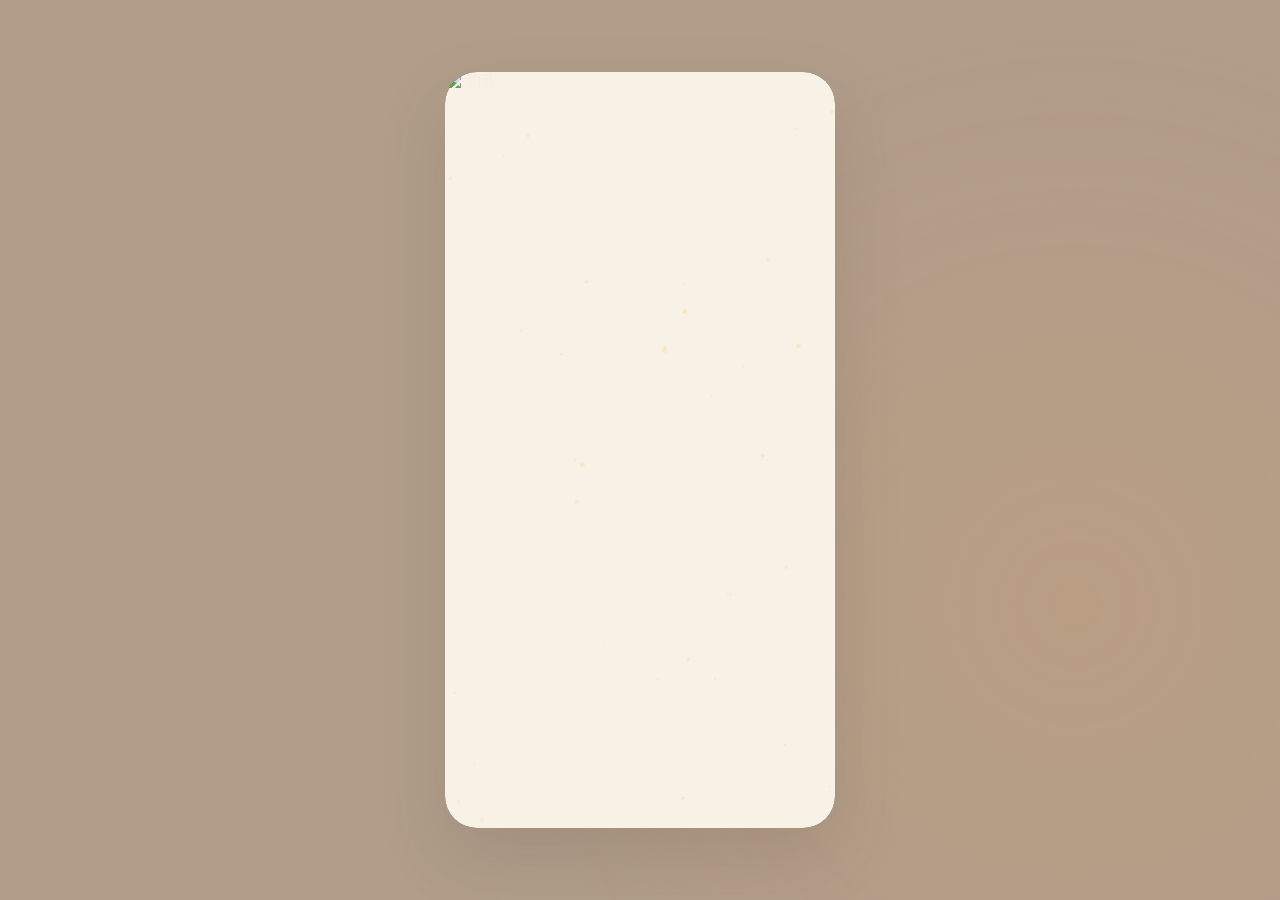
==== backend/web/index.html @ 65d7bb29 "Rename the web preview title to 山谷之声. Match the public product name on the local chat preview." ====
<!DOCTYPE html>
<html lang="zh-CN">
<head>
  <meta charset="UTF-8" />
  <meta name="viewport" content="width=device-width, initial-scale=1, viewport-fit=cover" />
  <title>山谷之声</title>
  <style>
    :root {
      --cream: #FDF6EC;
      --paper: #FFFDF8;
      --apricot: #F2C4A0;
      --dusk: #E8A87C;
      --olive: #8A9A7B;
      --ink: #5C5348;
      --muted: #B7A99A;
      --soft: #F3E6D2;
      --card: 32px;
      --fade: 6s;
    }
    body.dawn {
      --cream: #FBF0EB;
      --paper: #FFFBF8;
      --soft: #F2E1D9;
    }
    body.dusk {
      --cream: #FAE9DA;
      --paper: #FFF8F0;
      --soft: #F1D9C3;
    }
    body.night {
      --cream: #2C2822;
      --paper: #3A342C;
      --ink: #F5EDE0;
      --muted: #A89888;
      --soft: #35302A;
    }
    * { box-sizing: border-box; }
    html, body { height: 100%; }
    body {
      margin: 0;
      display: grid;
      place-items: center;
      overflow: hidden;
      color: var(--ink);
      font-family: "Yuanti SC", "STYuanti", "Hiragino Maru Gothic ProN", "PingFang SC", "Hiragino Sans GB", sans-serif;
      font-weight: 400;
      letter-spacing: 0;
      background: #C9B29A;
    }
    .world, .plate, .shade, .glow, .haze, #fx {
      position: fixed;
      inset: 0;
      pointer-events: none;
    }
    .world { z-index: 0; background: #C9B29A; }
    .plate {
      background-size: cover;
      background-position: 50% 42%;
      background-repeat: no-repeat;
      opacity: 0;
      transition: opacity 6s ease;
      will-change: opacity;
    }
    .plate.on { opacity: 1; }
    .shade {
      mix-blend-mode: multiply;
      background-color: rgba(0, 0, 0, 0);
      transition: background-color 6s linear;
    }
    .glow {
      mix-blend-mode: screen;
      background-color: rgba(0, 0, 0, 0);
      transition: background-color 6s linear;
    }
    .haze {
      background: linear-gradient(180deg, rgba(236, 238, 240, 0.34), rgba(236, 238, 240, 0.12) 70%);
      opacity: 0;
      transition: opacity 6s ease;
    }
    body.fog .haze { opacity: 1; }
    body.night.fog .haze { opacity: 0.35; }
    #fx { z-index: 1; }

    .stage { position: relative; z-index: 2; }
    .phone {
      width: min(390px, 92vw);
      height: min(760px, 84vh);
      display: flex;
      flex-direction: column;
      overflow: hidden;
      background: var(--cream);
      border-radius: var(--card);
      box-shadow: 0 28px 64px rgba(92, 83, 72, 0.18);
      transition: background 2.4s ease, box-shadow 2s ease;
      position: relative;
      isolation: isolate;
    }
    .phone::before, .phone::after {
      content: "";
      position: absolute;
      inset: 0;
      z-index: 0;
      pointer-events: none;
      transition: background-color var(--fade) linear;
    }
    .phone::before { mix-blend-mode: multiply; background-color: var(--phone-shade, transparent); }
    .phone::after { mix-blend-mode: screen; background-color: var(--phone-glow, transparent); }
    .phone > * { position: relative; z-index: 1; }
    .open-splash {
      position: absolute;
      inset: 0;
      z-index: 6;
      overflow: hidden;
      background: #F7F1E6;
      cursor: pointer;
    }
    .open-splash.leave {
      opacity: 0;
      transition: opacity 0.45s ease;
      pointer-events: none;
    }
    .open-art {
      position: absolute;
      inset: 0;
      width: 100%;
      height: 100%;
      object-fit: cover;
      object-position: center 40%;
      opacity: 0;
      transform: translateY(30px) scale(0.95);
    }
    .open-splash.play .open-art {
      animation: splash-in 1.8s cubic-bezier(0.22, 1, 0.36, 1) forwards,
        splash-breathe 2.4s ease-in-out 1.8s infinite;
    }
    .open-fx {
      position: absolute;
      inset: 0;
      width: 100%;
      height: 100%;
      pointer-events: none;
    }
    @keyframes splash-in {
      to { opacity: 1; transform: translateY(0) scale(1); }
    }
    @keyframes splash-breathe {
      0%, 100% { transform: translateY(0) scale(1); }
      50% { transform: translateY(-2px) scale(1.012); }
    }
    @media (prefers-reduced-motion: reduce) {
      .open-art { animation: none; opacity: 1; transform: none; }
    }
    .ai .bubble, footer, textarea { transition: background 2.4s ease, color 2.4s ease; }
    header {
      display: flex;
      align-items: center;
      justify-content: center;
      min-height: 48px;
      padding: 12px 16px 0;
      background: transparent;
    }
    .pills { display: flex; align-items: center; gap: 6px; }
    .weather-pill { display: inline-flex; align-items: center; color: var(--muted); transition: color 2.4s ease; }
    .weather-pill[hidden] { display: none; }
    .weather-pill svg { display: block; overflow: visible; }
    .weather-pill svg * { transform-box: view-box; }
    .wi-rays { transform-origin: 12px 12px; animation: wi-spin 14s linear infinite; }
    .wi-rays-sm { transform-origin: 8px 10px; }
    .wi-core { transform-origin: 12px 12px; animation: wi-pulse 4s ease-in-out infinite; }
    .wi-drift { animation: wi-drift 5s ease-in-out infinite; }
    .wi-moon { transform-origin: 12px 12px; animation: wi-rock 6s ease-in-out infinite; }
    .wi-star { animation: wi-twinkle 3s ease-in-out infinite; }
    .wi-drop { animation: wi-fall 1.1s linear infinite; }
    .wi-flake { stroke-width: 2.4; animation: wi-snow 2.6s linear infinite; }
    .wi-bolt { animation: wi-flash 3.2s ease-in-out infinite; }
    .wi-fog { animation: wi-slide 4s ease-in-out infinite alternate; }
    .wi-d2 { animation-delay: -0.4s; }
    .wi-d3 { animation-delay: -0.8s; }
    .wi-d4 { animation-delay: -1.6s; }
    .wi-star.wi-d2 { animation-delay: -1.5s; }
    .wi-fog.wi-d2 { animation-delay: -1.3s; }
    .wi-fog.wi-d3 { animation-delay: -2.6s; }
    @keyframes wi-spin { to { transform: rotate(360deg); } }
    @keyframes wi-pulse { 0%, 100% { transform: scale(1); } 50% { transform: scale(1.12); } }
    @keyframes wi-drift { 0%, 100% { transform: translateX(-0.8px); } 50% { transform: translateX(0.8px); } }
    @keyframes wi-rock { 0%, 100% { transform: rotate(-6deg); } 50% { transform: rotate(6deg); } }
    @keyframes wi-twinkle { 0%, 100% { opacity: 0.15; } 50% { opacity: 1; } }
    @keyframes wi-fall {
      0% { transform: translateY(-2px); opacity: 0; }
      30% { opacity: 1; }
      100% { transform: translateY(3px); opacity: 0; }
    }
    @keyframes wi-snow {
      0% { transform: translate(0, -2px); opacity: 0; }
      30% { opacity: 1; }
      100% { transform: translate(0.8px, 4px); opacity: 0; }
    }
    @keyframes wi-flash { 0%, 70%, 100% { opacity: 0.25; } 74% { opacity: 1; } 78% { opacity: 0.4; } 82% { opacity: 1; } }
    @keyframes wi-slide { from { transform: translateX(-1.5px); } to { transform: translateX(1.5px); } }
    @media (prefers-reduced-motion: reduce) {
      .weather-pill svg * { animation: none !important; }
    }
    .time-pill {
      border-radius: 999px;
      padding: 4px 12px;
      font-size: 11px;
      font-weight: 400;
      color: var(--muted);
      background: rgba(232, 168, 124, 0.28);
      transition: background 2.4s ease, color 2.4s ease, opacity 0.8s ease;
    }
    .time-pill.swap { opacity: 0; }
    body.dawn .time-pill { background: rgba(232, 215, 196, 0.55); }
    body.noon .time-pill { background: rgba(242, 196, 160, 0.4); }
    body.dusk .time-pill { background: rgba(232, 168, 124, 0.35); }
    body.night .time-pill { background: rgba(138, 154, 123, 0.28); }

    main { flex: 1; overflow-y: auto; padding: 4px 16px 20px; }
    .row {
      display: flex;
      align-items: flex-start;
      gap: 8px;
      margin-top: 8px;
      animation: rise 0.7s ease;
    }
    .row.switch { margin-top: 24px; }
    .row.user { justify-content: flex-end; }
    @keyframes rise {
      from { opacity: 0; }
      to { opacity: 1; }
    }
    .bubble {
      max-width: 75%;
      padding: 10px 14px;
      font-size: 15px;
      line-height: 1.65;
      white-space: pre-wrap;
      word-break: break-word;
      font-weight: 400;
    }
    .ai .bubble {
      background: var(--paper);
      color: var(--ink);
      border-radius: 16px 16px 16px 4px;
    }
    .user .bubble {
      background: linear-gradient(135deg, var(--apricot), var(--dusk));
      color: #FFFDF8;
      border-radius: 16px 16px 4px 16px;
    }
    .bubble.typing {
      display: flex;
      align-items: center;
      gap: 6px;
      min-height: 20px;
      min-width: 52px;
    }
    .bubble.typing i {
      width: 6px;
      height: 6px;
      border-radius: 50%;
      background: var(--olive);
      opacity: 0.35;
      animation: type-dot 1.8s ease-in-out infinite;
    }
    .bubble.typing i:nth-child(2) { animation-delay: 0.28s; }
    .bubble.typing i:nth-child(3) { animation-delay: 0.56s; }
    @keyframes type-dot {
      0%, 100% { opacity: 0.28; }
      50% { opacity: 0.9; }
    }

    .tuantuan {
      width: 40px;
      height: 40px;
      flex-shrink: 0;
      border-radius: 50%;
      object-fit: cover;
      background: var(--apricot);
    }

    footer {
      display: flex;
      align-items: center;
      gap: 10px;
      padding: 10px 14px calc(14px + env(safe-area-inset-bottom));
      background: transparent;
    }
    textarea {
      flex: 1;
      resize: none;
      border: 0;
      border-radius: 999px;
      padding: 10px 16px;
      font: inherit;
      font-weight: 400;
      min-height: 40px;
      max-height: 110px;
      background: var(--soft);
      color: var(--ink);
      outline: none;
    }
    .send {
      width: 38px;
      height: 38px;
      border: 0;
      border-radius: 50%;
      background: linear-gradient(135deg, var(--apricot), var(--dusk));
      color: #FFFDF8;
      display: grid;
      place-items: center;
      flex-shrink: 0;
      transition: opacity 0.7s ease;
    }
    .send svg { display: block; }
    .send:disabled { opacity: 0.45; }
  </style>
</head>
<body class="dusk">
  <div class="world">
    <div class="plate" id="plateA"></div>
    <div class="plate" id="plateB"></div>
    <div class="shade" id="shade"></div>
    <div class="glow" id="glow"></div>
    <div class="haze"></div>
  </div>
  <canvas id="fx"></canvas>
  <div class="stage">
    <div class="phone">
      <header>
        <div class="pills">
          <div class="weather-pill" id="wpill" hidden></div>
          <div class="time-pill" id="tlabel">傍晚了</div>
        </div>
      </header>
      <main id="list"></main>
      <footer>
        <textarea id="input" rows="1" placeholder="嗯，我在听"></textarea>
        <button class="send" id="send" aria-label="发送">
          <svg width="14" height="14" viewBox="0 0 24 24" fill="none" stroke="#FFFDF8" stroke-width="1.8" stroke-linecap="round" stroke-linejoin="round"><path d="M12 19V5M5 12l7-7 7 7"/></svg>
        </button>
      </footer>
      <div class="open-splash" id="openSplash" hidden>
        <img class="open-art" id="openArt" alt="团团" />
        <canvas class="open-fx" id="openFx"></canvas>
      </div>
    </div>
  </div>
  <script>
    const list = document.getElementById("list");
    const input = document.getElementById("input");
    const send = document.getElementById("send");
    const canvas = document.getElementById("fx");
    const tlabel = document.getElementById("tlabel");
    const wpill = document.getElementById("wpill");
    const plates = [document.getElementById("plateA"), document.getElementById("plateB")];
    const shadeEl = document.getElementById("shade");
    const glowEl = document.getElementById("glow");
    let sessionId = "";
    let sending = false;
    let lastRole = "";
    const opening = "我在这里。你想说什么都可以";
    const hourNames = { dawn: "清晨了", noon: "午后了", dusk: "傍晚了", night: "夜里了" };
    const query = new URLSearchParams(location.search);
    const reduceMotion = matchMedia("(prefers-reduced-motion: reduce)").matches;

    // ?speed=720 plays a full day in two minutes; ?at=06:30 sets the starting clock.
    const speed = Math.max(1, Number(query.get("speed")) || 1);
    const realStart = Date.now();
    const virtualStart = (() => {
      const at = query.get("at");
      if (!at || !/^\d{1,2}:\d{2}$/.test(at)) return realStart;
      const [h, m] = at.split(":").map(Number);
      const d = new Date();
      d.setHours(h, m, 0, 0);
      return d.getTime();
    })();
    const PHASE_MID = { dawn: 450, noon: 810, dusk: 1080, night: 1380 };

    function clockMinute() {
      const forced = query.get("time");
      if (forced && PHASE_MID[forced] != null) return PHASE_MID[forced];
      const d = new Date(virtualStart + (Date.now() - realStart) * speed);
      return d.getHours() * 60 + d.getMinutes() + d.getSeconds() / 60;
    }

    function hourScene(minute) {
      const m = minute == null ? clockMinute() : minute;
      if (m >= 300 && m < 600) return "dawn";
      if (m >= 600 && m < 1020) return "noon";
      if (m >= 1020 && m < 1140) return "dusk";
      return "night";
    }

    function tuantuan() {
      const el = document.createElement("img");
      el.className = "tuantuan";
      el.src = "/art/tuantuan/tuantuan-default.jpg?v=tuantuan";
      el.alt = "团团";
      return el;
    }

    function add(role, opts) {
      const row = document.createElement("div");
      row.className = "row " + role + (lastRole && lastRole !== role ? " switch" : "");
      lastRole = role;
      const bubble = document.createElement("div");
      bubble.className = "bubble" + (opts && opts.wait ? " typing" : "");
      if (opts && opts.wait) bubble.innerHTML = "<i></i><i></i><i></i>";
      else bubble.textContent = (opts && opts.text) || "";
      if (role === "ai") row.appendChild(tuantuan());
      row.appendChild(bubble);
      list.appendChild(row);
      list.scrollTop = list.scrollHeight;
      return bubble;
    }

    function sleep(ms) {
      return new Promise((r) => setTimeout(r, ms));
    }

    async function typewrite(el, text) {
      el.classList.remove("typing");
      el.textContent = "";
      for (const ch of text) {
        el.textContent += ch;
        list.scrollTop = list.scrollHeight;
        await sleep(30);
      }
    }

    async function speak(text, delay) {
      const bubble = add("ai", { wait: true });
      if (delay) await sleep(delay);
      await typewrite(bubble, text);
    }

    const PLATE_OF = { clear: "clear", partly: "clear", cloudy: "cloudy", fog: "cloudy", rain: "rain", storm: "rain", snow: "snow" };
    const NEXT_PHASE = { dawn: "noon", noon: "dusk", dusk: "night", night: "dawn" };
    const weather = { sky: "clear", windy: false, intensity: 0, temperature: null };

    // Light grade per phase: [minute, shade rgba, glow rgba]. Night minutes run past 1440.
    const GRADE = {
      dawn: [
        [300, [40, 52, 96, 0.26], [255, 190, 160, 0]],
        [420, [70, 66, 110, 0.08], [255, 196, 160, 0.12]],
        [600, [0, 0, 0, 0], [255, 236, 210, 0.05]],
      ],
      noon: [
        [600, [0, 0, 0, 0], [255, 240, 220, 0.04]],
        [810, [0, 0, 0, 0], [255, 252, 240, 0.02]],
        [1020, [0, 0, 0, 0], [255, 206, 150, 0.1]],
      ],
      dusk: [
        [1020, [0, 0, 0, 0], [255, 214, 160, 0.06]],
        [1100, [96, 52, 90, 0.06], [255, 160, 100, 0.1]],
        [1140, [46, 40, 96, 0.3], [255, 140, 100, 0]],
      ],
      night: [
        [1140, [30, 34, 70, 0.06], [255, 170, 110, 0.05]],
        [1560, [24, 28, 60, 0.22], [0, 0, 0, 0]],
        [1740, [50, 56, 100, 0.1], [255, 190, 170, 0.04]],
      ],
    };
    // [extra grey shade, share of glow kept]
    const DIM = {
      clear: [0, 1], partly: [0.02, 0.8], cloudy: [0.08, 0.45], fog: [0.06, 0.4],
      rain: [0.12, 0.3], storm: [0.18, 0.2], snow: [0.04, 0.55],
    };

    const lerp = (a, b, t) => a + (b - a) * t;
    const mix = (a, b, t) => a.map((v, i) => lerp(v, b[i], t));
    const rgba = (c) => `rgba(${c[0] | 0},${c[1] | 0},${c[2] | 0},${Math.max(0, c[3]).toFixed(3)})`;
    const rand = (a, b) => a + Math.random() * (b - a);
    const count = (n) => Math.round(n * (reduceMotion ? 0.3 : 1));

    function gradeAt(minute, phase) {
      const keys = GRADE[phase];
      const m = phase === "night" && minute < 300 ? minute + 1440 : minute;
      let shade = keys[keys.length - 1][1];
      let glow = keys[keys.length - 1][2];
      if (m <= keys[0][0]) [shade, glow] = [keys[0][1], keys[0][2]];
      for (let i = 1; i < keys.length; i++) {
        if (m > keys[i - 1][0] && m <= keys[i][0]) {
          const t = (m - keys[i - 1][0]) / (keys[i][0] - keys[i - 1][0]);
          const e = t * t * (3 - 2 * t);
          shade = mix(keys[i - 1][1], keys[i][1], e);
          glow = mix(keys[i - 1][2], keys[i][2], e);
          break;
        }
      }
      const [extra, keep] = DIM[weather.sky];
      if (extra) {
        const total = shade[3] + extra;
        shade = mix(shade, [86, 94, 110, 0], extra / total);
        shade[3] = total;
      }
      glow = glow.slice();
      glow[3] *= keep;
      return [shade, glow];
    }

    let currentPhase = "";
    let currentSrc = "";
    let front = 0;
    const preloaded = new Set();

    function plateSrc(phase) {
      return "/art/weather/" + phase + "-" + PLATE_OF[weather.sky] + ".jpg?v=tuantuan";
    }

    function preload(src) {
      if (preloaded.has(src)) return;
      preloaded.add(src);
      new Image().src = src;
    }

    function setPlate(src) {
      if (src === currentSrc) return;
      currentSrc = src;
      const img = new Image();
      img.onload = () => {
        if (currentSrc !== src) return;
        const next = plates[1 - front];
        next.style.backgroundImage = `url("${src}")`;
        next.classList.add("on");
        plates[front].classList.remove("on");
        front = 1 - front;
      };
      img.src = src;
    }

    function tick() {
      const minute = clockMinute();
      const phase = hourScene(minute);
      if (phase !== currentPhase) {
        const first = !currentPhase;
        currentPhase = phase;
        if (first) {
          tlabel.textContent = hourNames[phase];
        } else {
          tlabel.classList.add("swap");
          setTimeout(() => {
            tlabel.textContent = hourNames[phase];
            tlabel.classList.remove("swap");
          }, 800);
        }
        if (!wpill.hidden) renderWeatherPill();
      }
      document.body.className = phase + " " + weather.sky + (weather.windy ? " windy" : "");
      setPlate(plateSrc(phase));
      preload(plateSrc(NEXT_PHASE[phase]));
      const [shade, glow] = gradeAt(minute, phase);
      shadeEl.style.backgroundColor = rgba(shade);
      glowEl.style.backgroundColor = rgba(glow);
      document.body.style.setProperty("--phone-shade", rgba([shade[0], shade[1], shade[2], shade[3] * 0.5]));
      document.body.style.setProperty("--phone-glow", rgba(glow));
      fx.minute = minute;
      fx.phase = phase;
    }

    const ctx = canvas.getContext("2d");
    const fx = { minute: 0, phase: "dusk", W: 0, H: 0, seed: "", parts: null, last: 0, nextFlash: 0, flashAt: -1e9 };
    // Window glass in each plate, as fractions of the 576×1024 artwork.
    const WINDOW = { dawn: [0, 0, 0.6, 0.66], noon: [0, 0, 0.6, 0.67], dusk: [0, 0, 0.5, 0.66], night: [0, 0, 0.58, 0.68] };
    const LAMP = { dusk: [0.86, 0.42], night: [0.84, 0.52] };
    const BEAM = { dawn: [255, 214, 170, 0.34], noon: [255, 246, 214, 0.22], dusk: [255, 176, 104, 0.3] };

    function sizeCanvas() {
      const dpr = Math.min(devicePixelRatio || 1, 2);
      fx.W = innerWidth;
      fx.H = innerHeight;
      canvas.width = fx.W * dpr;
      canvas.height = fx.H * dpr;
      canvas.style.width = "100%";
      canvas.style.height = "100%";
      ctx.setTransform(dpr, 0, 0, dpr, 0, 0);
    }

    function cover() {
      const s = Math.max(fx.W / 576, fx.H / 1024);
      const w = 576 * s;
      const h = 1024 * s;
      return { x: (fx.W - w) * 0.5, y: (fx.H - h) * 0.42, w, h };
    }

    function windowRect(c) {
      const r = WINDOW[fx.phase];
      return { x: c.x + r[0] * c.w, y: c.y + r[1] * c.h, w: (r[2] - r[0]) * c.w, h: (r[3] - r[1]) * c.h };
    }

    function leafColor() {
      const month = new Date().getMonth() + 1;
      if (month >= 3 && month <= 4) return [248, 204, 214];
      if (month >= 5 && month <= 8) return [150, 182, 112];
      if (month >= 9 && month <= 11) return Math.random() < 0.5 ? [226, 150, 80] : [204, 112, 64];
      return [176, 136, 96];
    }

    function newDrop(anywhere) {
      return { x: Math.random(), y: anywhere ? Math.random() : rand(-0.05, 0.4), r: rand(1.4, 3.4), vy: 0, hold: rand(800, 9000), trail: [] };
    }

    function buildParts() {
      const k = weather.intensity || 0.5;
      const wet = weather.sky === "rain" || weather.sky === "storm";
      const p = { streaks: [], drops: [], flakes: [], leaves: [], dust: [], sparks: [], clouds: [], fog: [] };
      if (wet) {
        for (let i = 0; i < count(50 + 110 * k); i++) p.streaks.push({ x: Math.random(), y: Math.random(), z: rand(0.4, 1) });
        for (let i = 0; i < count(22); i++) p.drops.push(newDrop(true));
      }
      if (weather.sky === "snow") {
        for (let i = 0; i < count(60 + 90 * k); i++) p.flakes.push({ x: Math.random(), y: Math.random(), z: rand(0.3, 1), ph: rand(0, 6.28) });
      }
      if (weather.windy && weather.sky !== "snow") {
        for (let i = 0; i < count(12); i++) {
          p.leaves.push({ x: Math.random(), y: Math.random(), v: rand(0.6, 1.4), rot: rand(0, 6.28), spin: rand(-0.004, 0.004), ph: rand(0, 6.28), color: leafColor() });
        }
      }
      for (let i = 0; i < count(36); i++) {
        p.dust.push({ x: rand(0.1, 0.95), y: rand(0.1, 0.85), r: rand(0.6, 1.8), ph: rand(0, 6.28), v: rand(0.5, 1.2) });
      }
      for (let i = 0; i < count(16); i++) p.sparks.push({ x: rand(0.04, 0.96), y: rand(0.04, 0.6), ph: rand(0, 6.28), sp: rand(0.0006, 0.0014) });
      for (let i = 0; i < 3; i++) p.clouds.push({ x: rand(-0.3, 1.1), y: rand(-0.1, 0.7), r: rand(0.35, 0.6), v: rand(0.6, 1.2) });
      for (let i = 0; i < 4; i++) p.fog.push({ x: rand(-0.5, 1), y: rand(0.2, 0.95), w: rand(0.6, 1.1), v: rand(0.3, 0.7) });
      return p;
    }

    function sunAngle(minute) {
      const t = Math.min(1, Math.max(0, (minute - 330) / (1110 - 330)));
      return (18 + 46 * Math.sin(Math.PI * t)) * Math.PI / 180;
    }

    function sunShare() {
      if (fx.phase === "night") return 0;
      return weather.sky === "clear" ? 1 : weather.sky === "partly" ? 0.55 : 0;
    }

    function drawBeams(t, c, win) {
      const keep = sunShare();
      if (!keep) return;
      const [r, g, b, a0] = BEAM[fx.phase];
      const ang = sunAngle(fx.minute);
      const dx = Math.cos(ang);
      const dy = Math.sin(ang);
      const len = Math.hypot(fx.W, fx.H) * 0.9;
      ctx.save();
      ctx.globalCompositeOperation = "screen";
      for (let i = 0; i < 5; i++) {
        const ox = win.x + win.w * (0.25 + 0.17 * i);
        const oy = win.y + win.h * (0.15 + 0.12 * i);
        const w0 = c.w * 0.02;
        const w1 = c.w * (0.1 + 0.03 * i);
        const breathe = reduceMotion ? 1 : 0.75 + 0.25 * Math.sin(t / 4200 + i * 1.7);
        const alpha = a0 * keep * breathe * (0.35 + 0.13 * (i % 3));
        const ex = ox + dx * len;
        const ey = oy + dy * len;
        const grad = ctx.createLinearGradient(ox, oy, ex, ey);
        grad.addColorStop(0, `rgba(${r},${g},${b},${alpha})`);
        grad.addColorStop(0.55, `rgba(${r},${g},${b},${alpha * 0.35})`);
        grad.addColorStop(1, `rgba(${r},${g},${b},0)`);
        ctx.fillStyle = grad;
        ctx.beginPath();
        ctx.moveTo(ox - dy * w0, oy + dx * w0);
        ctx.lineTo(ox + dy * w0, oy - dx * w0);
        ctx.lineTo(ex + dy * w1, ey - dx * w1);
        ctx.lineTo(ex - dy * w1, ey + dx * w1);
        ctx.closePath();
        ctx.fill();
      }
      ctx.restore();
    }

    function drawDust(t, dt, c, p) {
      const keep = sunShare();
      if (!keep) return;
      const [r, g, b] = BEAM[fx.phase];
      ctx.save();
      ctx.globalCompositeOperation = "screen";
      p.dust.forEach((d) => {
        d.y -= 0.000006 * d.v * dt;
        d.x += Math.sin(t / 3000 + d.ph) * 0.000004 * dt;
        if (d.y < 0.08) { d.y = 0.85; d.x = rand(0.1, 0.95); }
        const a = keep * (0.25 + 0.35 * (0.5 + 0.5 * Math.sin(t / 900 + d.ph)));
        ctx.fillStyle = `rgba(${r},${g},${b},${a})`;
        ctx.beginPath();
        ctx.arc(c.x + d.x * c.w, c.y + d.y * c.h, d.r, 0, Math.PI * 2);
        ctx.fill();
      });
      ctx.restore();
    }

    function drawCloudShadows(dt, c, p) {
      if (fx.phase === "night") return;
      const a = { partly: 0.16, cloudy: 0.1, fog: 0.06 }[weather.sky];
      if (!a) return;
      const wind = weather.windy ? 2.4 : 1;
      ctx.save();
      ctx.globalCompositeOperation = "multiply";
      p.clouds.forEach((cl) => {
        cl.x += 0.0000045 * cl.v * wind * dt;
        if (cl.x - cl.r > 1.2) { cl.x = -0.6; cl.y = rand(-0.1, 0.7); }
        const cx = c.x + cl.x * c.w;
        const cy = c.y + cl.y * c.h;
        const rad = cl.r * c.w;
        const grad = ctx.createRadialGradient(cx, cy, 0, cx, cy, rad);
        grad.addColorStop(0, `rgba(70,78,96,${a})`);
        grad.addColorStop(1, "rgba(70,78,96,0)");
        ctx.fillStyle = grad;
        ctx.fillRect(cx - rad, cy - rad, rad * 2, rad * 2);
      });
      ctx.restore();
    }

    function drawLamp(t, c) {
      const pos = LAMP[fx.phase];
      if (!pos) return;
      const cx = c.x + pos[0] * c.w;
      const cy = c.y + pos[1] * c.h;
      const rad = c.w * 0.45;
      const flicker = reduceMotion ? 0 : 0.025 * Math.sin(t / 2300) + 0.008 * Math.sin(t / 170);
      const a = 0.1 + flicker;
      ctx.save();
      ctx.globalCompositeOperation = "screen";
      const grad = ctx.createRadialGradient(cx, cy, 0, cx, cy, rad);
      grad.addColorStop(0, `rgba(255,176,96,${a})`);
      grad.addColorStop(1, "rgba(255,176,96,0)");
      ctx.fillStyle = grad;
      ctx.fillRect(cx - rad, cy - rad, rad * 2, rad * 2);
      ctx.restore();
    }

    function drawSparks(t, win, p) {
      if (fx.phase !== "night" || !(weather.sky === "clear" || weather.sky === "partly")) return;
      ctx.save();
      ctx.globalCompositeOperation = "screen";
      p.sparks.forEach((s) => {
        const a = Math.pow(Math.max(0, Math.sin(t * s.sp + s.ph)), 3) * 0.85;
        if (a < 0.02) return;
        const x = win.x + s.x * win.w;
        const y = win.y + s.y * win.h;
        ctx.strokeStyle = `rgba(255,248,226,${a})`;
        ctx.lineWidth = 0.8;
        ctx.beginPath();
        ctx.moveTo(x - 4, y); ctx.lineTo(x + 4, y);
        ctx.moveTo(x, y - 4); ctx.lineTo(x, y + 4);
        ctx.stroke();
        ctx.fillStyle = `rgba(255,252,240,${a})`;
        ctx.beginPath();
        ctx.arc(x, y, 1.1, 0, Math.PI * 2);
        ctx.fill();
      });
      ctx.restore();
    }

    function drawFog(dt, win, p) {
      if (weather.sky !== "fog") return;
      p.fog.forEach((f) => {
        f.x += 0.0000035 * f.v * dt;
        if (f.x > 1.4) f.x = -0.9;
        const cx = win.x + f.x * win.w;
        const cy = win.y + f.y * win.h;
        const rx = f.w * win.w;
        const ry = win.h * 0.12;
        ctx.save();
        ctx.translate(cx, cy);
        ctx.scale(1, ry / rx);
        const grad = ctx.createRadialGradient(0, 0, 0, 0, 0, rx);
        grad.addColorStop(0, "rgba(236,238,242,0.3)");
        grad.addColorStop(1, "rgba(236,238,242,0)");
        ctx.fillStyle = grad;
        ctx.fillRect(-rx, -rx, rx * 2, rx * 2);
        ctx.restore();
      });
    }

    function drawRain(dt, win, p) {
      if (!p.streaks.length) return;
      const night = fx.phase === "night";
      const slant = weather.windy ? 0.32 : 0.1;
      ctx.lineWidth = 1;
      p.streaks.forEach((s) => {
        s.y += 0.0016 * s.z * dt;
        s.x += 0.0016 * s.z * slant * dt;
        if (s.y > 1.05) { s.y = -0.08; s.x = Math.random() * 1.1 - 0.1; }
        if (s.x > 1.05) s.x -= 1.1;
        const x = win.x + s.x * win.w;
        const y = win.y + s.y * win.h;
        const l = 0.05 * s.z * win.h;
        ctx.strokeStyle = night ? `rgba(190,200,222,${0.16 * s.z})` : `rgba(228,234,242,${0.22 * s.z})`;
        ctx.beginPath();
        ctx.moveTo(x, y);
        ctx.lineTo(x + l * slant, y + l);
        ctx.stroke();
      });
      const hi = night || fx.phase === "dusk" ? "255,214,160" : "255,255,255";
      p.drops.forEach((d, i) => {
        if (d.hold > 0) {
          d.hold -= dt;
        } else {
          d.vy = Math.min(0.00016, d.vy + 0.0000004 * dt);
          d.y += d.vy * dt;
          d.trail.push(d.y);
          if (d.trail.length > 40) d.trail.shift();
        }
        if (d.y > 1.03) { p.drops[i] = newDrop(false); return; }
        const x = win.x + d.x * win.w;
        const y = win.y + d.y * win.h;
        if (d.trail.length > 1) {
          ctx.strokeStyle = "rgba(255,255,255,0.12)";
          ctx.lineWidth = d.r * 0.6;
          ctx.beginPath();
          ctx.moveTo(x, win.y + d.trail[0] * win.h);
          ctx.lineTo(x, y);
          ctx.stroke();
        }
        ctx.fillStyle = "rgba(255,255,255,0.16)";
        ctx.strokeStyle = "rgba(40,50,62,0.18)";
        ctx.lineWidth = 0.8;
        ctx.beginPath();
        ctx.arc(x, y, d.r, 0, Math.PI * 2);
        ctx.fill();
        ctx.stroke();
        ctx.fillStyle = `rgba(${hi},0.65)`;
        ctx.beginPath();
        ctx.arc(x - d.r * 0.3, y - d.r * 0.32, d.r * 0.35, 0, Math.PI * 2);
        ctx.fill();
      });
    }

    function drawSnow(t, dt, win, p) {
      if (!p.flakes.length) return;
      const tint = fx.phase === "night" ? "232,238,255" : "255,255,255";
      const wind = weather.windy ? 0.00012 : 0.00002;
      p.flakes.forEach((f) => {
        f.y += 0.00005 * (0.5 + f.z) * dt;
        f.x += (Math.sin(t / 1600 + f.ph) * 0.00004 + wind * f.z) * dt;
        if (f.y > 1.04) { f.y = -0.04; f.x = Math.random(); }
        if (f.x > 1.04) f.x -= 1.08;
        const x = win.x + f.x * win.w;
        const y = win.y + f.y * win.h;
        const r = 0.8 + 2.4 * f.z;
        if (f.z > 0.85) {
          const grad = ctx.createRadialGradient(x, y, 0, x, y, r * 1.8);
          grad.addColorStop(0, `rgba(${tint},0.85)`);
          grad.addColorStop(1, `rgba(${tint},0)`);
          ctx.fillStyle = grad;
          ctx.fillRect(x - r * 2, y - r * 2, r * 4, r * 4);
        } else {
          ctx.fillStyle = `rgba(${tint},${0.85 * f.z})`;
          ctx.beginPath();
          ctx.arc(x, y, r, 0, Math.PI * 2);
          ctx.fill();
        }
      });
    }

    function drawLeaves(t, dt, win, p) {
      p.leaves.forEach((l) => {
        l.x += 0.00018 * l.v * dt;
        l.y += Math.sin(t / 700 + l.ph) * 0.00008 * dt + 0.00003 * dt;
        l.rot += l.spin * dt;
        if (l.x > 1.08 || l.y > 1.08) { l.x = -0.08; l.y = rand(0, 0.8); }
        const [r, g, b] = l.color;
        ctx.save();
        ctx.translate(win.x + l.x * win.w, win.y + l.y * win.h);
        ctx.rotate(l.rot);
        ctx.fillStyle = `rgba(${r},${g},${b},0.85)`;
        ctx.beginPath();
        ctx.ellipse(0, 0, 5, 2.4, 0, 0, Math.PI * 2);
        ctx.fill();
        ctx.restore();
      });
    }

    function flashLevel(t) {
      const e = t - fx.flashAt;
      if (e < 0 || e > 1200) return 0;
      if (e < 80) return 0.9;
      if (e < 160) return 0.1;
      if (e < 300) return 0.6;
      return 0.6 * Math.exp(-(e - 300) / 260);
    }

    function drawFlash(t, win) {
      if (weather.sky !== "storm" || reduceMotion) return;
      if (!fx.nextFlash) fx.nextFlash = t + 3000;
      if (t > fx.nextFlash) {
        fx.flashAt = t;
        fx.nextFlash = t + rand(7000, 18000);
      }
      const f = flashLevel(t);
      if (!f) return;
      ctx.fillStyle = `rgba(236,240,255,${f * 0.18})`;
      ctx.fillRect(0, 0, fx.W, fx.H);
      ctx.fillStyle = `rgba(242,246,255,${f * 0.5})`;
      ctx.fillRect(win.x, win.y, win.w, win.h);
    }

    function frame(t) {
      const dt = Math.min(64, t - (fx.last || t));
      fx.last = t;
      const key = weather.sky + weather.windy + weather.intensity;
      if (fx.seed !== key) {
        fx.seed = key;
        fx.parts = buildParts();
      }
      const p = fx.parts;
      const c = cover();
      const win = windowRect(c);
      ctx.clearRect(0, 0, fx.W, fx.H);
      drawCloudShadows(dt, c, p);
      drawBeams(t, c, win);
      drawDust(t, dt, c, p);
      drawLamp(t, c);
      ctx.save();
      ctx.beginPath();
      ctx.rect(win.x, win.y, win.w, win.h);
      ctx.clip();
      drawSparks(t, win, p);
      drawFog(dt, win, p);
      drawRain(dt, win, p);
      drawSnow(t, dt, win, p);
      drawLeaves(t, dt, win, p);
      ctx.restore();
      drawFlash(t, win);
      requestAnimationFrame(frame);
    }

    function applyWeather(data) {
      const legacy = { rain: "rain", snow: "snow" }[data.scene] || "clear";
      weather.sky = PLATE_OF[data.sky] ? data.sky : legacy;
      weather.windy = !!data.windy || data.scene === "wind";
      const wet = ["rain", "storm", "snow"].includes(weather.sky);
      weather.intensity = Number(data.intensity) || (wet ? 0.5 : 0);
      weather.temperature = typeof data.temperature === "number" ? data.temperature : weather.temperature;
      tick();
      beginSplash();
      renderWeatherPill();
    }

    const SKY_NAME = { clear: "晴", partly: "多云", cloudy: "阴", fog: "雾", rain: "雨", storm: "雷雨", snow: "雪" };
    const ICON_PATH = {
      sun: '<circle class="wi-core" cx="12" cy="12" r="4"/><g class="wi-rays"><path d="M12 3v2M12 19v2M3 12h2M19 12h2M5.6 5.6l1.4 1.4M17 17l1.4 1.4M5.6 18.4L7 17M17 7l1.4-1.4"/></g>',
      moon: '<path class="wi-moon" d="M18 14.5A7 7 0 1 1 9.5 5a5.5 5.5 0 0 0 8.5 9.5z"/><path class="wi-star" d="M19 3.5v3M17.5 5h3"/><path class="wi-star wi-d2" d="M21 10v1.6M20.2 10.8h1.6"/>',
      partly: '<g class="wi-rays wi-rays-sm"><path d="M8 5.5V4M3.5 10H2M4.8 6.8L3.8 5.8M12.2 6.8l1-1"/></g><path d="M5.2 11.5a3.5 3.5 0 0 1 6.3-2.6"/><g class="wi-drift"><path d="M8 20h9a4 4 0 0 0 0-8 5.5 5.5 0 0 0-10.4 1.6A3.2 3.2 0 0 0 8 20z"/></g>',
      cloud: '<g class="wi-drift"><path d="M7 19h10a4.5 4.5 0 0 0 .4-9A6 6 0 0 0 6 11.5 3.8 3.8 0 0 0 7 19z"/></g>',
      fog: '<path class="wi-fog" d="M4 9h16"/><path class="wi-fog wi-d2" d="M3 13h18"/><path class="wi-fog wi-d3" d="M5 17h14"/>',
      rain: '<g class="wi-drift"><path d="M7 15h10a4 4 0 0 0 .4-8A5.5 5.5 0 0 0 6.6 9 3.2 3.2 0 0 0 7 15z"/></g><path class="wi-drop" d="M9 18l-1 2.5"/><path class="wi-drop wi-d2" d="M13 18l-1 2.5"/><path class="wi-drop wi-d3" d="M17 18l-1 2.5"/>',
      storm: '<g class="wi-drift"><path d="M7 14h10a4 4 0 0 0 .4-8A5.5 5.5 0 0 0 6.6 8 3.2 3.2 0 0 0 7 14z"/></g><path class="wi-bolt" d="M12.5 15l-2 3.5h3l-2 3.5"/>',
      snow: '<g class="wi-drift"><path d="M7 14h10a4 4 0 0 0 .4-8A5.5 5.5 0 0 0 6.6 8 3.2 3.2 0 0 0 7 14z"/></g><path class="wi-flake" d="M9 17.5h.01"/><path class="wi-flake wi-d2" d="M13 17.5h.01"/><path class="wi-flake wi-d3" d="M11 19h.01"/><path class="wi-flake wi-d4" d="M15 19h.01"/>',
    };

    function weatherIcon() {
      const night = hourScene() === "night";
      const key = { clear: night ? "moon" : "sun", partly: night ? "moon" : "partly", cloudy: "cloud" }[weather.sky] || weather.sky;
      return `<svg width="18" height="18" viewBox="0 0 24 24" fill="none" stroke="currentColor" stroke-width="1.6" stroke-linecap="round" stroke-linejoin="round">${ICON_PATH[key] || ICON_PATH.sun}</svg>`;
    }

    function renderWeatherPill() {
      wpill.innerHTML = weatherIcon();
      wpill.title = SKY_NAME[weather.sky] || "晴";
      wpill.setAttribute("aria-label", wpill.title);
      wpill.hidden = false;
    }

    async function loadWeather() {
      const forcedSky = query.get("sky");
      const forcedScene = query.get("scene");
      if (forcedSky || forcedScene) {
        applyWeather({
          sky: forcedSky,
          scene: forcedScene,
          windy: query.get("wind") === "1",
          intensity: Number(query.get("rain")) || 0,
        });
        return;
      }
      const fetchAt = async (lat, lon) => {
        try {
          const q = lat != null ? "?lat=" + lat + "&lon=" + lon : "";
          const res = await fetch("/api/weather" + q);
          applyWeather(await res.json());
        } catch {
          applyWeather({ sky: "clear" });
        }
      };
      if (navigator.geolocation) {
        navigator.geolocation.getCurrentPosition(
          (pos) => fetchAt(pos.coords.latitude, pos.coords.longitude),
          () => fetchAt(),
          { timeout: 4000 }
        );
      } else {
        fetchAt();
      }
    }

    async function chat() {
      const message = input.value.trim();
      if (!message || sending) return;
      sending = true;
      input.value = "";
      resize();
      add("user", { text: message });
      send.disabled = true;
      const bubble = add("ai", { wait: true });
      try {
        const res = await fetch("/api/chat", {
          method: "POST",
          headers: { "Content-Type": "application/json" },
          body: JSON.stringify({ session_id: sessionId, message }),
        });
        const data = await res.json();
        if (!res.ok) throw new Error(data.detail || "请求失败");
        sessionId = data.session_id;
        await typewrite(bubble, data.reply);
      } catch (err) {
        await typewrite(bubble, err.message);
      } finally {
        sending = false;
        send.disabled = false;
        input.focus();
      }
    }

    function resize() {
      input.style.height = "auto";
      input.style.height = Math.min(input.scrollHeight, 110) + "px";
    }

    send.addEventListener("click", () => chat());
    input.addEventListener("input", resize);
    input.addEventListener("keydown", (e) => {
      if (e.key === "Enter" && !e.shiftKey) {
        e.preventDefault();
        chat();
      }
    });

    const openSplash = document.getElementById("openSplash");
    const openArt = document.getElementById("openArt");
    const openFx = document.getElementById("openFx");
    const splashCtx = openFx.getContext("2d");
    const SPLASH_FILE = {
      sunny: "splash-01-sunny.jpg",
      rain: "splash-02-rain.jpg",
      snow: "splash-03-snow.jpg",
      wind: "splash-04-wind.jpg",
      cloudy: "splash-05-cloudy.jpg",
      storm: "splash-06-storm.jpg",
      fog: "splash-07-fog.jpg",
      heat: "splash-08-heat.jpg",
    };
    let splashStarted = false;
    let splashLoop = 0;
    let splashParts = [];

    function splashKind() {
      const hour = hourScene();
      if (weather.sky === "storm" || (hour === "night" && weather.sky === "rain")) return "storm";
      if (weather.sky === "snow") return "snow";
      if (weather.sky === "rain") return "rain";
      if (weather.sky === "fog") return "fog";
      if (weather.windy) return "wind";
      if (weather.sky === "cloudy") return "cloudy";
      if (typeof weather.temperature === "number" && weather.temperature >= 32 && hour === "noon") return "heat";
      return "sunny";
    }

    function seedSplashParts(kind, w, h) {
      const n = kind === "fog" ? 8 : 36;
      splashParts = Array.from({ length: n }, () => ({
        x: Math.random() * w,
        y: Math.random() * h,
        s: 1 + Math.random() * 2.2,
        v: 0.35 + Math.random() * 0.9,
        drift: (Math.random() - 0.5) * 0.6,
        a: 0.15 + Math.random() * 0.45,
      }));
    }

    function drawSplashFx(kind) {
      const w = openFx.width;
      const h = openFx.height;
      splashCtx.clearRect(0, 0, w, h);
      for (const p of splashParts) {
        if (kind === "rain" || kind === "storm") {
          p.y += p.v * 4.2;
          p.x += p.drift * 1.4;
          splashCtx.strokeStyle = `rgba(186, 206, 220, ${0.35 + p.a * 0.4})`;
          splashCtx.lineWidth = 1;
          splashCtx.beginPath();
          splashCtx.moveTo(p.x, p.y);
          splashCtx.lineTo(p.x + p.drift * 6, p.y + 10);
          splashCtx.stroke();
        } else if (kind === "snow") {
          p.y += p.v * 0.7;
          p.x += Math.sin(p.y * 0.02) * 0.4;
          splashCtx.fillStyle = `rgba(255, 255, 255, ${0.45 + p.a * 0.4})`;
          splashCtx.beginPath();
          splashCtx.arc(p.x, p.y, p.s, 0, Math.PI * 2);
          splashCtx.fill();
        } else if (kind === "wind") {
          p.x += 1.6 + p.v;
          p.y += Math.sin(p.x * 0.02) * 0.4;
          splashCtx.fillStyle = `rgba(196, 154, 96, ${0.35 + p.a * 0.3})`;
          splashCtx.beginPath();
          splashCtx.ellipse(p.x, p.y, p.s * 2.2, p.s * 0.7, 0.5, 0, Math.PI * 2);
          splashCtx.fill();
        } else if (kind === "fog") {
          p.x += 0.25;
          splashCtx.fillStyle = `rgba(255, 255, 255, ${0.08 + p.a * 0.08})`;
          splashCtx.beginPath();
          splashCtx.ellipse(p.x, p.y, 80, 18, 0, 0, Math.PI * 2);
          splashCtx.fill();
        } else if (kind === "cloudy") {
          p.y -= p.v * 0.45;
          const life = (Math.sin(p.y * 0.04) + 1) / 2;
          splashCtx.fillStyle = `rgba(255, 248, 236, ${life * 0.35})`;
          splashCtx.beginPath();
          splashCtx.ellipse(p.x, p.y, 10, 16, 0, 0, Math.PI * 2);
          splashCtx.fill();
        } else {
          p.y -= p.v * 0.35;
          p.x += p.drift * 0.3;
          splashCtx.fillStyle = kind === "heat"
            ? `rgba(255, 196, 120, ${0.25 + p.a * 0.35})`
            : `rgba(255, 214, 140, ${0.2 + p.a * 0.45})`;
          splashCtx.beginPath();
          splashCtx.arc(p.x, p.y, p.s * 0.7, 0, Math.PI * 2);
          splashCtx.fill();
        }
        if (p.y > h + 16) p.y = -12;
        if (p.y < -20) p.y = h + 8;
        if (p.x > w + 20) p.x = -16;
        if (p.x < -20) p.x = w + 8;
      }
    }

    function finishSplash() {
      if (!splashStarted || openSplash.classList.contains("leave")) return;
      openSplash.classList.add("leave");
      cancelAnimationFrame(splashLoop);
      setTimeout(() => {
        openSplash.hidden = true;
        speak(opening, 200);
      }, 460);
    }

    function beginSplash() {
      if (splashStarted) return;
      splashStarted = true;
      const kind = splashKind();
      const reduce = matchMedia("(prefers-reduced-motion: reduce)").matches;
      openArt.src = "/art/tuantuan/splash/" + SPLASH_FILE[kind] + "?v=splash";
      openSplash.hidden = false;
      openSplash.classList.add("play");
      try { navigator.vibrate(12); } catch (e) { /* 网页里轻震不一定可用 */ }
      const rect = openSplash.getBoundingClientRect();
      openFx.width = Math.max(1, Math.round(rect.width));
      openFx.height = Math.max(1, Math.round(rect.height));
      seedSplashParts(kind, openFx.width, openFx.height);
      if (!reduce) {
        const tickFx = () => {
          drawSplashFx(kind);
          splashLoop = requestAnimationFrame(tickFx);
        };
        splashLoop = requestAnimationFrame(tickFx);
      }
      openSplash.addEventListener("click", finishSplash, { once: true });
      setTimeout(finishSplash, reduce ? 700 : 4200);
    }

    if (speed > 1) {
      plates.forEach((el) => { el.style.transitionDuration = "2.4s"; });
      shadeEl.style.transitionDuration = "0.4s";
      glowEl.style.transitionDuration = "0.4s";
      document.documentElement.style.setProperty("--fade", "0.4s");
    }
    window.addEventListener("resize", sizeCanvas);
    sizeCanvas();
    tick();
    setInterval(tick, speed > 1 ? 250 : 10000);
    requestAnimationFrame(frame);
    loadWeather();
    setInterval(loadWeather, 30 * 60 * 1000);
    setTimeout(beginSplash, 900);
  </script>
</body>
</html>
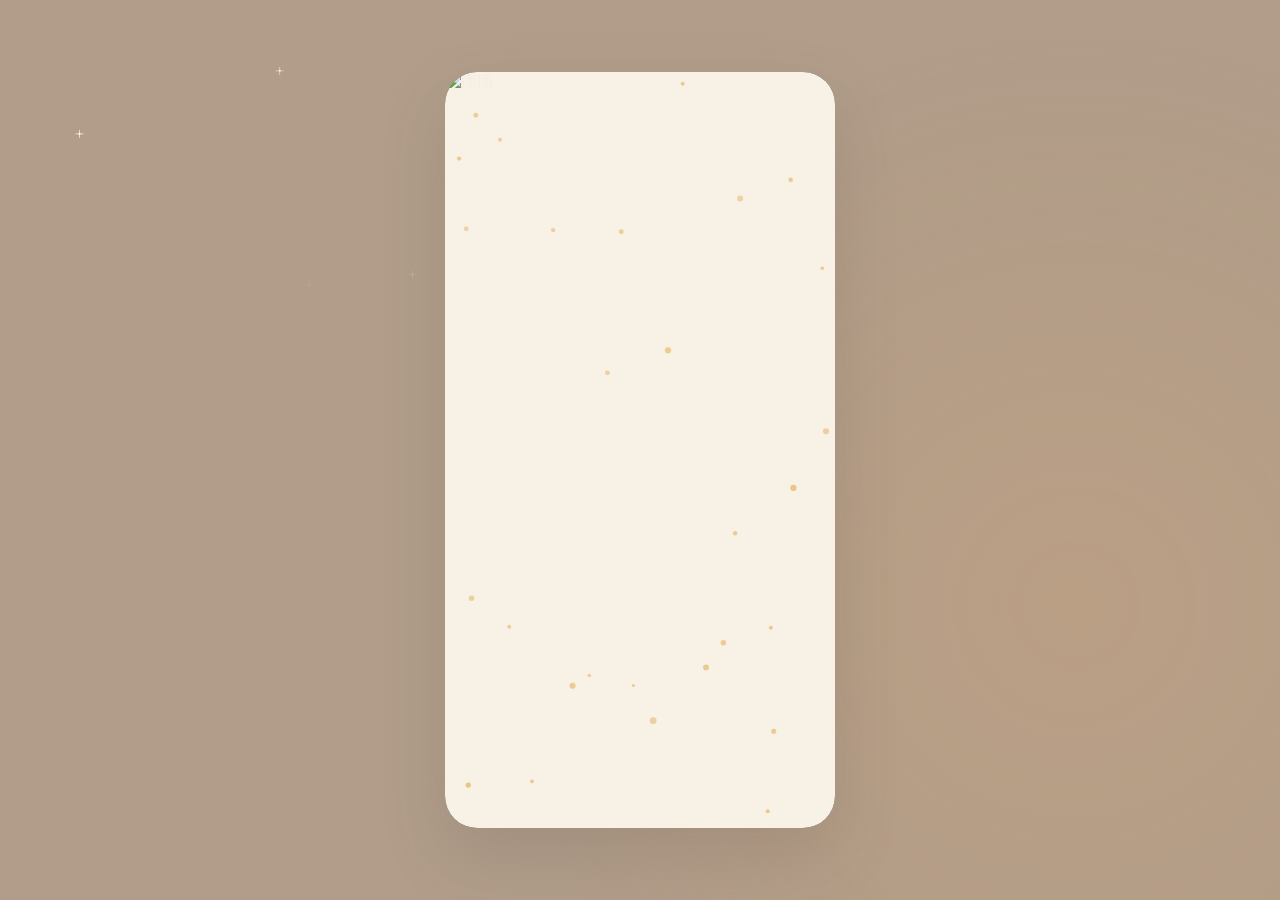
==== commit ef1b6b0b: "Make the weather splash motion readable on a phone." ====
--- a/backend/web/index.html
+++ b/backend/web/index.html
@@ -122,6 +122,7 @@
     .open-art {
       position: absolute;
       inset: 0;
+      z-index: 1;
       width: 100%;
       height: 100%;
       object-fit: cover;
@@ -136,6 +137,7 @@
     .open-fx {
       position: absolute;
       inset: 0;
+      z-index: 2;
       width: 100%;
       height: 100%;
       pointer-events: none;
@@ -1068,74 +1070,93 @@
       return "sunny";
     }
 
-    function seedSplashParts(kind, w, h) {
-      const n = kind === "fog" ? 8 : 36;
-      splashParts = Array.from({ length: n }, () => ({
+    function makeParts(kind, w, h) {
+      const n = { fog: 7, rain: 80, storm: 96, snow: 46, wind: 16, cloudy: 14 }[kind] || 28;
+      return Array.from({ length: n }, () => ({
         x: Math.random() * w,
         y: Math.random() * h,
-        s: 1 + Math.random() * 2.2,
-        v: 0.35 + Math.random() * 0.9,
-        drift: (Math.random() - 0.5) * 0.6,
-        a: 0.15 + Math.random() * 0.45,
+        s: kind === "snow" ? 1.8 + Math.random() * 2.4 : 1.2 + Math.random() * 2,
+        v: 0.6 + Math.random() * 1.1,
+        drift: (Math.random() - 0.5) * 0.8,
+        a: 0.35 + Math.random() * 0.55,
+        len: 16 + Math.random() * 18,
       }));
     }
 
+    function drawFx(ctx, w, h, kind, parts, tone) {
+      ctx.clearRect(0, 0, w, h);
+      const light = tone !== "chat" || hourScene() === "night";
+      if (kind === "storm" && Math.sin(performance.now() / 380) > 0.92) {
+        ctx.fillStyle = light ? "rgba(244, 246, 255, 0.28)" : "rgba(186, 198, 214, 0.18)";
+        ctx.fillRect(0, 0, w, h);
+      }
+      for (const p of parts) {
+        if (kind === "rain" || kind === "storm") {
+          p.y += p.v * 7;
+          p.x += p.drift * 2.2;
+          ctx.strokeStyle = light
+            ? `rgba(255, 255, 255, ${0.55 + p.a * 0.4})`
+            : `rgba(126, 156, 180, ${0.42 + p.a * 0.35})`;
+          ctx.lineWidth = 1.6;
+          ctx.beginPath();
+          ctx.moveTo(p.x, p.y);
+          ctx.lineTo(p.x + p.drift * 10, p.y + p.len);
+          ctx.stroke();
+        } else if (kind === "snow") {
+          p.y += p.v * 1.3;
+          p.x += Math.sin(p.y * 0.03) * 0.8;
+          ctx.fillStyle = light
+            ? `rgba(255, 255, 255, ${0.8 + p.a * 0.2})`
+            : `rgba(176, 198, 214, ${0.72 + p.a * 0.2})`;
+          ctx.beginPath();
+          ctx.arc(p.x, p.y, p.s, 0, Math.PI * 2);
+          ctx.fill();
+        } else if (kind === "wind") {
+          p.x += 2.4 + p.v;
+          p.y += Math.sin(p.x * 0.02) * 0.6;
+          ctx.fillStyle = `rgba(176, 122, 64, ${0.55 + p.a * 0.35})`;
+          ctx.beginPath();
+          ctx.ellipse(p.x, p.y, p.s * 3.2, p.s, 0.6, 0, Math.PI * 2);
+          ctx.fill();
+        } else if (kind === "fog") {
+          p.x += 0.45;
+          ctx.fillStyle = light
+            ? `rgba(255, 255, 255, ${0.16 + p.a * 0.12})`
+            : `rgba(186, 196, 204, ${0.2 + p.a * 0.12})`;
+          ctx.beginPath();
+          ctx.ellipse(p.x, p.y, w * 0.28, 28, 0, 0, Math.PI * 2);
+          ctx.fill();
+        } else if (kind === "cloudy") {
+          p.y -= p.v * 0.7;
+          const life = (Math.sin(p.y * 0.05) + 1) / 2;
+          ctx.fillStyle = light
+            ? `rgba(255, 255, 255, ${life * 0.55})`
+            : `rgba(168, 176, 184, ${life * 0.4})`;
+          ctx.beginPath();
+          ctx.ellipse(p.x, p.y, 8, 22, 0, 0, Math.PI * 2);
+          ctx.fill();
+        } else {
+          p.y -= p.v * 0.55;
+          p.x += p.drift * 0.4;
+          ctx.fillStyle = kind === "heat"
+            ? `rgba(255, 176, 80, ${0.45 + p.a * 0.4})`
+            : `rgba(232, 186, 110, ${light ? 0.4 + p.a * 0.45 : 0.35 + p.a * 0.35})`;
+          ctx.beginPath();
+          ctx.arc(p.x, p.y, p.s * 1.1, 0, Math.PI * 2);
+          ctx.fill();
+        }
+        if (p.y > h + 24) p.y = -20;
+        if (p.y < -28) p.y = h + 12;
+        if (p.x > w + 24) p.x = -20;
+        if (p.x < -24) p.x = w + 12;
+      }
+    }
+
+    function seedSplashParts(kind, w, h) {
+      splashParts = makeParts(kind, w, h);
+    }
     function drawSplashFx(kind) {
-      const w = openFx.width;
-      const h = openFx.height;
-      splashCtx.clearRect(0, 0, w, h);
-      for (const p of splashParts) {
-        if (kind === "rain" || kind === "storm") {
-          p.y += p.v * 4.2;
-          p.x += p.drift * 1.4;
-          splashCtx.strokeStyle = `rgba(186, 206, 220, ${0.35 + p.a * 0.4})`;
-          splashCtx.lineWidth = 1;
-          splashCtx.beginPath();
-          splashCtx.moveTo(p.x, p.y);
-          splashCtx.lineTo(p.x + p.drift * 6, p.y + 10);
-          splashCtx.stroke();
-        } else if (kind === "snow") {
-          p.y += p.v * 0.7;
-          p.x += Math.sin(p.y * 0.02) * 0.4;
-          splashCtx.fillStyle = `rgba(255, 255, 255, ${0.45 + p.a * 0.4})`;
-          splashCtx.beginPath();
-          splashCtx.arc(p.x, p.y, p.s, 0, Math.PI * 2);
-          splashCtx.fill();
-        } else if (kind === "wind") {
-          p.x += 1.6 + p.v;
-          p.y += Math.sin(p.x * 0.02) * 0.4;
-          splashCtx.fillStyle = `rgba(196, 154, 96, ${0.35 + p.a * 0.3})`;
-          splashCtx.beginPath();
-          splashCtx.ellipse(p.x, p.y, p.s * 2.2, p.s * 0.7, 0.5, 0, Math.PI * 2);
-          splashCtx.fill();
-        } else if (kind === "fog") {
-          p.x += 0.25;
-          splashCtx.fillStyle = `rgba(255, 255, 255, ${0.08 + p.a * 0.08})`;
-          splashCtx.beginPath();
-          splashCtx.ellipse(p.x, p.y, 80, 18, 0, 0, Math.PI * 2);
-          splashCtx.fill();
-        } else if (kind === "cloudy") {
-          p.y -= p.v * 0.45;
-          const life = (Math.sin(p.y * 0.04) + 1) / 2;
-          splashCtx.fillStyle = `rgba(255, 248, 236, ${life * 0.35})`;
-          splashCtx.beginPath();
-          splashCtx.ellipse(p.x, p.y, 10, 16, 0, 0, Math.PI * 2);
-          splashCtx.fill();
-        } else {
-          p.y -= p.v * 0.35;
-          p.x += p.drift * 0.3;
-          splashCtx.fillStyle = kind === "heat"
-            ? `rgba(255, 196, 120, ${0.25 + p.a * 0.35})`
-            : `rgba(255, 214, 140, ${0.2 + p.a * 0.45})`;
-          splashCtx.beginPath();
-          splashCtx.arc(p.x, p.y, p.s * 0.7, 0, Math.PI * 2);
-          splashCtx.fill();
-        }
-        if (p.y > h + 16) p.y = -12;
-        if (p.y < -20) p.y = h + 8;
-        if (p.x > w + 20) p.x = -16;
-        if (p.x < -20) p.x = w + 8;
-      }
+      drawFx(splashCtx, openFx.width, openFx.height, kind, splashParts, "splash");
     }
 
     function finishSplash() {
@@ -1169,7 +1190,7 @@
         splashLoop = requestAnimationFrame(tickFx);
       }
       openSplash.addEventListener("click", finishSplash, { once: true });
-      setTimeout(finishSplash, reduce ? 700 : 4200);
+      if (query.get("look") !== "1") setTimeout(finishSplash, reduce ? 700 : 4200);
     }
 
     if (speed > 1) {
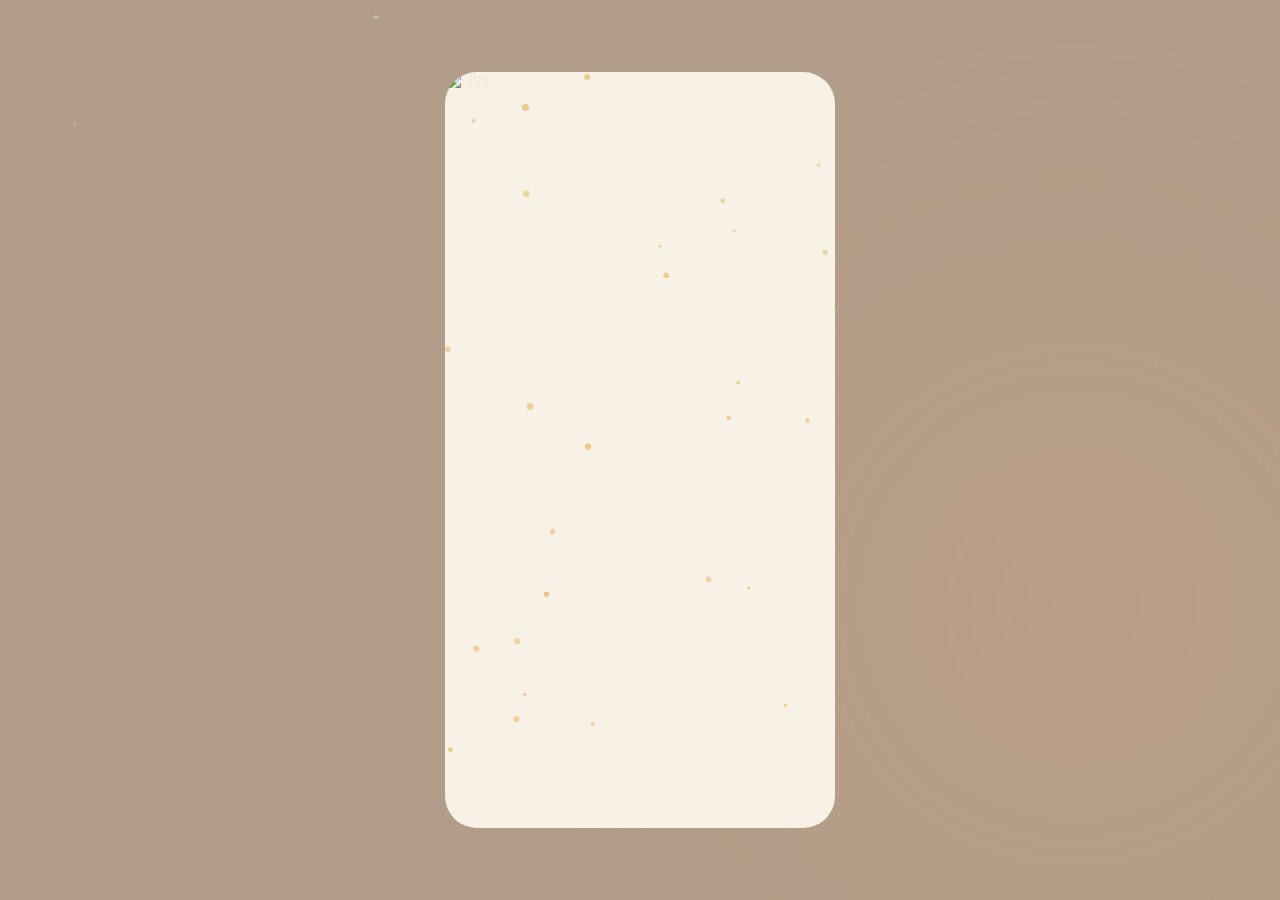
==== commit ea44f8e6: "Keep the chat sheet low so the weather scene stays visible." ====
--- a/backend/web/index.html
+++ b/backend/web/index.html
@@ -88,9 +88,9 @@
       display: flex;
       flex-direction: column;
       overflow: hidden;
-      background: var(--cream);
+      background: transparent;
       border-radius: var(--card);
-      box-shadow: 0 28px 64px rgba(92, 83, 72, 0.18);
+      box-shadow: none;
       transition: background 2.4s ease, box-shadow 2s ease;
       position: relative;
       isolation: isolate;
@@ -106,6 +106,18 @@
     .phone::before { mix-blend-mode: multiply; background-color: var(--phone-shade, transparent); }
     .phone::after { mix-blend-mode: screen; background-color: var(--phone-glow, transparent); }
     .phone > * { position: relative; z-index: 1; }
+    .sheet {
+      margin-top: 46%;
+      flex: 1;
+      min-height: 0;
+      display: flex;
+      flex-direction: column;
+      overflow: hidden;
+      background: var(--cream);
+      border-radius: 28px;
+      box-shadow: 0 16px 40px rgba(92, 83, 72, 0.16);
+      transition: background 2.4s ease;
+    }
     .open-splash {
       position: absolute;
       inset: 0;
@@ -153,12 +165,17 @@
       .open-art { animation: none; opacity: 1; transform: none; }
     }
     .ai .bubble, footer, textarea { transition: background 2.4s ease, color 2.4s ease; }
-    header {
+    .phone > header {
+      position: absolute;
+      top: 12px;
+      left: 0;
+      right: 0;
+      z-index: 2;
       display: flex;
       align-items: center;
       justify-content: center;
       min-height: 48px;
-      padding: 12px 16px 0;
+      padding: 0 16px;
       background: transparent;
     }
     .pills { display: flex; align-items: center; gap: 6px; }
@@ -217,7 +234,7 @@
     body.dusk .time-pill { background: rgba(232, 168, 124, 0.35); }
     body.night .time-pill { background: rgba(138, 154, 123, 0.28); }
 
-    main { flex: 1; overflow-y: auto; padding: 4px 16px 20px; }
+    main { flex: 1; min-height: 0; overflow-y: auto; padding: 8px 16px 16px; }
     .row {
       display: flex;
       align-items: flex-start;
@@ -335,13 +352,15 @@
           <div class="time-pill" id="tlabel">傍晚了</div>
         </div>
       </header>
-      <main id="list"></main>
-      <footer>
-        <textarea id="input" rows="1" placeholder="嗯，我在听"></textarea>
-        <button class="send" id="send" aria-label="发送">
-          <svg width="14" height="14" viewBox="0 0 24 24" fill="none" stroke="#FFFDF8" stroke-width="1.8" stroke-linecap="round" stroke-linejoin="round"><path d="M12 19V5M5 12l7-7 7 7"/></svg>
-        </button>
-      </footer>
+      <div class="sheet">
+        <main id="list"></main>
+        <footer>
+          <textarea id="input" rows="1" placeholder="嗯，我在听"></textarea>
+          <button class="send" id="send" aria-label="发送">
+            <svg width="14" height="14" viewBox="0 0 24 24" fill="none" stroke="#FFFDF8" stroke-width="1.8" stroke-linecap="round" stroke-linejoin="round"><path d="M12 19V5M5 12l7-7 7 7"/></svg>
+          </button>
+        </footer>
+      </div>
       <div class="open-splash" id="openSplash" hidden>
         <img class="open-art" id="openArt" alt="团团" />
         <canvas class="open-fx" id="openFx"></canvas>
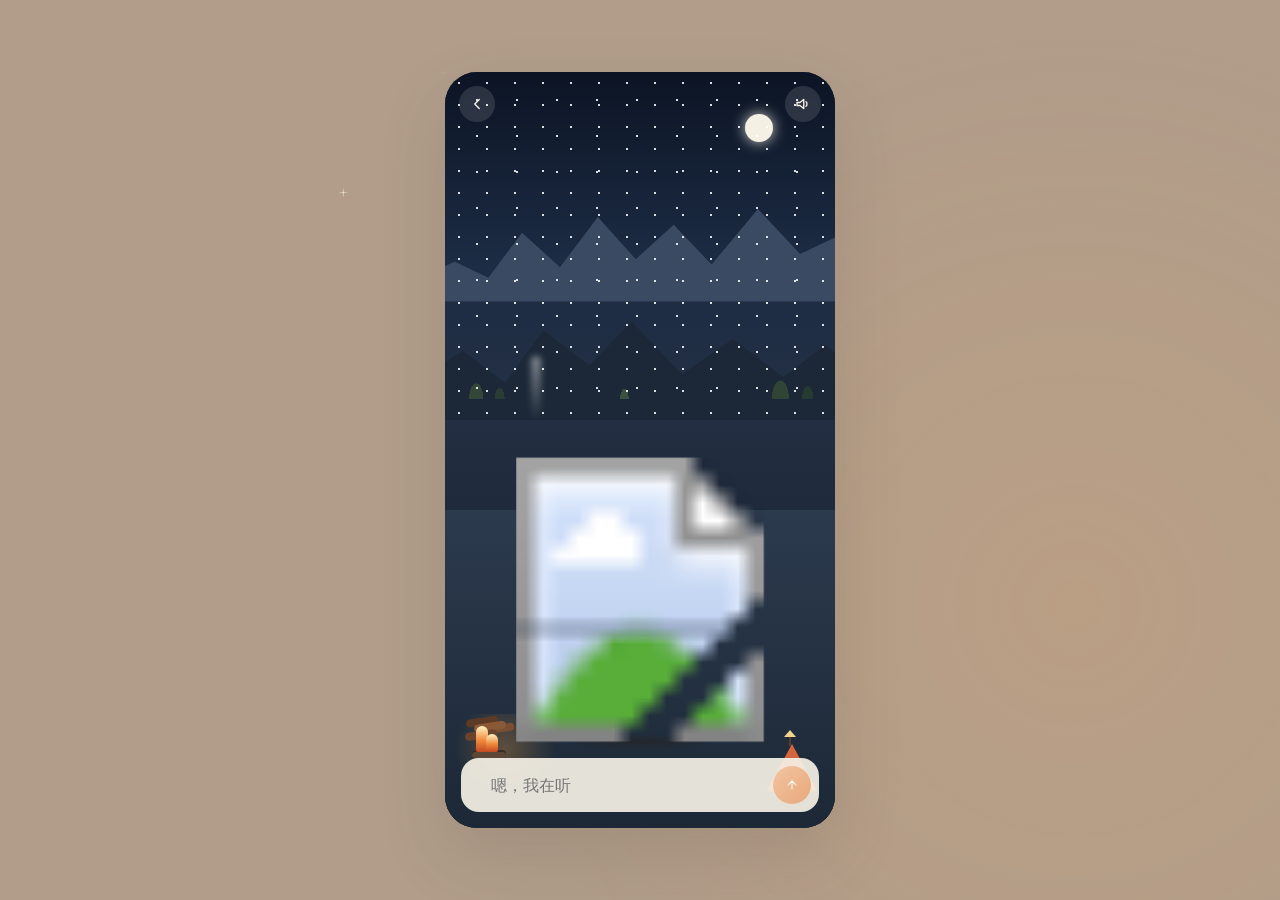
==== commit b0911d3f: "Add period lighting and layered rain for the splash screen. Bake evening/late indigo night art and d" ====
--- a/backend/web/index.html
+++ b/backend/web/index.html
@@ -4,6 +4,7 @@
   <meta charset="UTF-8" />
   <meta name="viewport" content="width=device-width, initial-scale=1, viewport-fit=cover" />
   <title>山谷之声</title>
+  <link rel="stylesheet" href="/css/splash-light.css" />
   <style>
     :root {
       --cream: #FDF6EC;
@@ -85,12 +86,11 @@
     .phone {
       width: min(390px, 92vw);
       height: min(760px, 84vh);
-      display: flex;
-      flex-direction: column;
+      display: block;
       overflow: hidden;
-      background: transparent;
+      background: #243044;
       border-radius: var(--card);
-      box-shadow: none;
+      box-shadow: 0 28px 64px rgba(92, 83, 72, 0.18);
       transition: background 2.4s ease, box-shadow 2s ease;
       position: relative;
       isolation: isolate;
@@ -106,24 +106,146 @@
     .phone::before { mix-blend-mode: multiply; background-color: var(--phone-shade, transparent); }
     .phone::after { mix-blend-mode: screen; background-color: var(--phone-glow, transparent); }
     .phone > * { position: relative; z-index: 1; }
-    .sheet {
-      margin-top: 46%;
-      flex: 1;
-      min-height: 0;
+    .phone > .topbar { z-index: 5; display: flex; align-items: center; gap: 8px; padding: 0 14px; min-width: 0; }
+    .phone[data-sky="dawn"] .topbar { background: #9eb8c8; }
+    .phone[data-sky="morning"] .topbar { background: #8ec0e4; }
+    .phone[data-sky="noon"] .topbar { background: #6eb6e6; }
+    .phone[data-sky="afternoon"] .topbar { background: #e7a15a; }
+    .phone[data-sky="dusk"] .topbar { background: #e7a08a; }
+    .phone[data-sky="night"] .topbar { background: #10182c; }
+    .phone[data-sky="late"] .topbar { background: #070b14; }
+    .brand { font-size: 15px; letter-spacing: 2px; white-space: nowrap; color: #243044; font-weight: 600; }
+    .phone[data-sky="night"] .brand, .phone[data-sky="late"] .brand, .phone[data-sky="afternoon"] .brand { color: #f7f1e6; }
+    .capsule {
+      margin-left: auto;
+      max-width: 58%;
+      border-radius: 999px;
+      padding: 4px 12px;
+      font-size: 12px;
+      line-height: 1.4;
+      background: rgba(253, 246, 236, 0.88);
+      color: #3d342c;
+      white-space: nowrap;
+      overflow: hidden;
+      text-overflow: ellipsis;
+    }
+    .skyband { position: relative; overflow: hidden; z-index: 1; }
+    .phone[data-sky="dawn"] .skyband { background: linear-gradient(#c5d5df 0%, #f3d7c4 46%, #e7c4a4 100%); }
+    .phone[data-sky="morning"] .skyband { background: linear-gradient(#b9daf0 0%, #f4ecd0 48%, #d5e2b8 100%); }
+    .phone[data-sky="noon"] .skyband { background: linear-gradient(#8ec8ee 0%, #f6e7b0 42%, #c9d98a 100%); }
+    .phone[data-sky="afternoon"] .skyband { background: linear-gradient(#f0b56a 0%, #f6d7a4 40%, #e2c07a 100%); }
+    .phone[data-sky="dusk"] .skyband { background: linear-gradient(#f0b09a 0%, #e36a42 40%, #f2b56a 78%, #e8c48a 100%); }
+    .phone[data-sky="night"] .skyband { background: linear-gradient(#0c1424 0%, #1c2c44 55%, #243044 100%); }
+    .phone[data-sky="late"] .skyband { background: linear-gradient(#05080f 0%, #121a28 70%, #1a2434 100%); }
+    .ridge { position: absolute; left: -4%; right: -4%; }
+    .ridge.far {
+      bottom: 34%; height: 38%; background: #a3b896;
+      clip-path: polygon(0 78%, 6% 70%, 14% 82%, 22% 48%, 31% 74%, 40% 36%, 49% 68%, 58% 42%, 67% 72%, 78% 30%, 88% 64%, 100% 46%, 100% 100%, 0 100%);
+    }
+    .ridge.near {
+      bottom: -2%; height: 42%; background: #5e7a52;
+      clip-path: polygon(0 62%, 8% 48%, 18% 70%, 27% 34%, 38% 58%, 48% 28%, 60% 64%, 72% 40%, 84% 66%, 94% 44%, 100% 58%, 100% 100%, 0 100%);
+    }
+    .phone[data-sky="dusk"] .ridge.far { background: #7a5a72; }
+    .phone[data-sky="dusk"] .ridge.near { background: #4a342c; }
+    .phone[data-sky="night"] .ridge.far, .phone[data-sky="late"] .ridge.far { background: #3a4a62; }
+    .phone[data-sky="night"] .ridge.near, .phone[data-sky="late"] .ridge.near { background: #1c2838; }
+    .skyband > .haze { position: absolute; left: 0; right: 0; bottom: 34%; height: 16%; background: linear-gradient(transparent, rgba(255,248,236,.22) 50%, transparent); filter: blur(6px); }
+    .trees { position: absolute; left: 0; right: 0; bottom: 6%; height: 28%; background:
+      radial-gradient(ellipse 10px 22px at 8% 100%, #3d5538 0 70%, transparent 72%),
+      radial-gradient(ellipse 7px 16px at 14% 100%, #2f4630 0 70%, transparent 72%),
+      radial-gradient(ellipse 12px 26px at 86% 100%, #3a5236 0 70%, transparent 72%),
+      radial-gradient(ellipse 8px 18px at 93% 100%, #2c422c 0 70%, transparent 72%),
+      radial-gradient(ellipse 6px 14px at 46% 100%, #4a6244 0 70%, transparent 72%);
+    }
+    .phone[data-sky="night"] .trees, .phone[data-sky="late"] .trees { opacity: .7; }
+    .sun, .moon { position: absolute; border-radius: 50%; }
+    .sun { top: 14%; right: 14%; width: 36px; height: 36px; background: #ffe9a6; box-shadow: 0 0 0 8px rgba(255,230,150,.35), 0 0 22px #ffe7a8; }
+    .moon { top: 12%; right: 16%; width: 28px; height: 28px; background: #f4f0e4; box-shadow: 0 0 14px rgba(244,240,228,.85); display: none; }
+    .phone[data-sky="dusk"] .sun, .phone[data-sky="night"] .sun, .phone[data-sky="late"] .sun { display: none; }
+    .phone[data-sky="night"] .moon, .phone[data-sky="late"] .moon { display: block; }
+    .stars { position: absolute; inset: 0; display: none; background-image: radial-gradient(#fff 1.1px, transparent 1.5px), radial-gradient(#fff 0.8px, transparent 1.2px); background-size: 28px 22px, 40px 36px; background-position: 0 0, 12px 10px; }
+    .phone[data-sky="night"] .stars, .phone[data-sky="late"] .stars { display: block; opacity: .85; }
+    .smoke { position: absolute; left: 22%; bottom: 0; width: 10px; height: 0; display: none; border-radius: 10px; }
+    .phone[data-fire="small"] .smoke, .phone[data-fire="full"] .smoke, .phone[data-fire="blaze"] .smoke { display: block; height: 48px; background: linear-gradient(rgba(255,255,255,.45), transparent); filter: blur(3px); animation: smoke 3s ease-in-out infinite; }
+    .phone[data-fire="full"] .smoke { height: 64px; }
+    .phone[data-fire="blaze"] .smoke { height: 78px; }
+    .thread {
+      z-index: 2;
+      overflow-y: auto;
       display: flex;
       flex-direction: column;
-      overflow: hidden;
-      background: var(--cream);
-      border-radius: 28px;
-      box-shadow: 0 16px 40px rgba(92, 83, 72, 0.16);
-      transition: background 2.4s ease;
-    }
-    .open-splash {
+      justify-content: flex-end;
+      padding: 10px 14px 64px;
+      background: linear-gradient(180deg, rgba(255,252,244,.28), rgba(255,252,244,.08) 18%), linear-gradient(#c5d7a6, #8eae72 46%, #6f9354);
+    }
+    .phone[data-sky="afternoon"] .thread { background: linear-gradient(180deg, rgba(255,236,210,.3), transparent 20%), linear-gradient(#e4c98a, #c4a15c 50%, #8f9a58); }
+    .phone[data-sky="dusk"] .thread { background: linear-gradient(180deg, rgba(255,220,180,.22), transparent 18%), linear-gradient(#e0a06a, #c47a48 48%, #8f5a3c); }
+    .phone[data-sky="night"] .thread, .phone[data-sky="late"] .thread { background: linear-gradient(180deg, rgba(20,28,42,.12), rgba(12,16,26,.28)), linear-gradient(#2a384c, #1a2434 55%, #141c28); }
+    .phone > .floor { position: relative; z-index: 4; overflow: hidden; }
+    .soil { position: absolute; inset: 0; background:
+      radial-gradient(ellipse 7px 4px at 10% 58%, #f3ece2 0 32%, #a3988c 58%, #6e655c 78%, transparent 80%),
+      radial-gradient(ellipse 5px 3px at 18% 74%, #efe6da 0 30%, #8d847a 60%, transparent 80%),
+      radial-gradient(ellipse 6px 3.5px at 88% 52%, #f4eee6 0 30%, #9a9186 56%, #645c54 78%, transparent 80%),
+      linear-gradient(180deg, #c6d9a8 0%, #8fb56c 55%, #6d934c 100%);
+    }
+    .phone[data-ground="snow"] .soil { background:
+      radial-gradient(ellipse 6px 3px at 14% 64%, #ffffff 0 30%, #d5dee6 70%, transparent 80%),
+      linear-gradient(180deg, #f7fafc, #d5dee6);
+    }
+    .phone[data-sky="dusk"] .soil { background:
+      radial-gradient(ellipse 7px 4px at 12% 70%, #f6efe2 0 32%, #b08968 60%, transparent 80%),
+      linear-gradient(180deg, #e7b07a, #c48458 58%, #a86b44);
+    }
+    .phone[data-sky="night"] .soil, .phone[data-sky="late"] .soil { background:
+      radial-gradient(ellipse 6px 3px at 14% 68%, #8a93a0 0 30%, #3a4454 70%, transparent 80%),
+      linear-gradient(180deg, #2c3a4e, #1c2836);
+    }
+    .phone[data-ground="gold"] .soil { background:
+      radial-gradient(ellipse 7px 4px at 12% 60%, #f6efe2 0 32%, #b7a48a 60%, transparent 80%),
+      radial-gradient(ellipse 5px 3px at 86% 68%, #f3eadc 0 30%, #a89070 62%, transparent 80%),
+      linear-gradient(180deg, #e6cb86, #c4a15c 50%, #8f9a58);
+    }
+    .tent, .blaze { display: none; }
+    .phone[data-fire="small"] .tent, .phone[data-fire="full"] .tent, .phone[data-fire="blaze"] .tent,
+    .phone[data-fire="small"] .blaze, .phone[data-fire="full"] .blaze, .phone[data-fire="blaze"] .blaze,
+    .phone[data-fire="brazier"] .blaze { display: block; }
+    .phone[data-fire="small"] .blaze, .phone[data-fire="brazier"] .blaze { transform: scale(0.55); transform-origin: left bottom; }
+    .phone[data-fire="blaze"] .blaze { transform: scale(1.2); transform-origin: left bottom; }
+    .logs { position: absolute; left: 5%; bottom: 28%; width: 32px; height: 8px; background: #6b442c; border-radius: 4px; box-shadow: 10px -7px 0 #8a5a38, 3px -13px 0 #5c3a24, 18px -4px 0 #7a4e32; transform: rotate(-8deg); z-index: 1; }
+    .tent { position: absolute; right: 3%; bottom: 12%; width: 62px; height: 48px; z-index: 1; }
+    .tent i {
+      position: absolute; left: 6px; bottom: 0; width: 0; height: 0;
+      border-left: 25px solid transparent; border-right: 25px solid transparent; border-bottom: 46px solid #d4653c;
+      filter: drop-shadow(0 2px 0 #8a3e28);
+    }
+    .tent i::after {
+      content: ""; position: absolute; left: -8px; top: 22px;
+      border-left: 8px solid transparent; border-right: 8px solid transparent; border-bottom: 22px solid #4a2a1c;
+    }
+    .tent b {
+      position: absolute; left: 28px; bottom: 44px; width: 2px; height: 10px; background: #5c3a24;
+    }
+    .tent b::after { content: ""; position: absolute; top: -6px; left: -5px; border-left: 6px solid transparent; border-right: 6px solid transparent; border-bottom: 7px solid #f2d48a; }
+    .blaze { position: absolute; left: 8%; bottom: 22%; width: 28px; height: 34px; z-index: 2; }
+    .blaze i { position: absolute; bottom: 6px; width: 12px; height: 26px; border-radius: 12px 12px 4px 4px; background: linear-gradient(#fff4c4, #f08a3c 55%, #c44820); animation: flicker 0.8s ease-in-out infinite; }
+    .blaze i:last-child { left: 10px; height: 18px; animation-delay: -.3s; }
+    .blaze::before { content: ""; position: absolute; left: -4px; bottom: 0; width: 34px; height: 8px; border-radius: 8px; background: #5c4638; box-shadow: inset 0 2px 0 #3a2c24; }
+    .otter { position: absolute; left: 50%; bottom: 0; height: 92%; transform: translateX(-50%); z-index: 3; }
+    .otter img { height: 100%; width: auto; aspect-ratio: 1; border-radius: 50%; object-fit: cover; object-position: center 32%; background: #f6d7c4; display: block; box-shadow: 0 6px 0 rgba(60,48,32,.12); }
+    .phone > .motes { position: absolute; inset: 0; z-index: 3; pointer-events: none; overflow: hidden; }
+    .mote { position: absolute; width: 6px; height: 6px; border-radius: 50%; background: #f2d48a; animation: mote-up 1.5s ease forwards; }
+    .row.user.scatter { animation: lift .7s ease forwards; }
+    .row.ai { animation: from-stage 0.75s ease-out; }
+    @keyframes flicker { 50% { transform: scaleX(.86) scaleY(1.08); } }
+    @keyframes smoke { 50% { transform: translateY(-8px) scaleX(1.4); opacity: .7; } }
+    @keyframes lift { to { opacity: 0; transform: translateY(-20px); } }
+    @keyframes mote-up { to { transform: translateY(-340px); opacity: 0; } }
+    @keyframes from-stage { from { opacity: 0; transform: translateY(72px); } to { opacity: 1; transform: none; } }
+    .phone > .open-splash {
       position: absolute;
       inset: 0;
-      z-index: 6;
-      overflow: hidden;
-      background: #F7F1E6;
+      z-index: 8;
       cursor: pointer;
     }
     .open-splash.leave {
@@ -131,28 +253,22 @@
       transition: opacity 0.45s ease;
       pointer-events: none;
     }
-    .open-art {
-      position: absolute;
-      inset: 0;
-      z-index: 1;
-      width: 100%;
-      height: 100%;
-      object-fit: cover;
-      object-position: center 40%;
+    .open-splash .splash-art {
       opacity: 0;
       transform: translateY(30px) scale(0.95);
     }
-    .open-splash.play .open-art {
+    .open-splash.play .splash-art {
       animation: splash-in 1.8s cubic-bezier(0.22, 1, 0.36, 1) forwards,
         splash-breathe 2.4s ease-in-out 1.8s infinite;
     }
-    .open-fx {
-      position: absolute;
-      inset: 0;
-      z-index: 2;
-      width: 100%;
-      height: 100%;
-      pointer-events: none;
+    .open-splash .splash-caption {
+      font-size: 14px;
+      opacity: 0;
+      animation: splash-caption-in 1.2s ease .4s both;
+    }
+    @keyframes splash-caption-in {
+      from { opacity: 0; transform: translateY(8px); }
+      to { opacity: 1; transform: none; }
     }
     @keyframes splash-in {
       to { opacity: 1; transform: translateY(0) scale(1); }
@@ -162,22 +278,10 @@
       50% { transform: translateY(-2px) scale(1.012); }
     }
     @media (prefers-reduced-motion: reduce) {
-      .open-art { animation: none; opacity: 1; transform: none; }
+      .open-splash .splash-art { animation: none; opacity: 1; transform: none; }
     }
     .ai .bubble, footer, textarea { transition: background 2.4s ease, color 2.4s ease; }
-    .phone > header {
-      position: absolute;
-      top: 12px;
-      left: 0;
-      right: 0;
-      z-index: 2;
-      display: flex;
-      align-items: center;
-      justify-content: center;
-      min-height: 48px;
-      padding: 0 16px;
-      background: transparent;
-    }
+    .phone > header { background: transparent; }
     .pills { display: flex; align-items: center; gap: 6px; }
     .weather-pill { display: inline-flex; align-items: center; color: var(--muted); transition: color 2.4s ease; }
     .weather-pill[hidden] { display: none; }
@@ -234,20 +338,15 @@
     body.dusk .time-pill { background: rgba(232, 168, 124, 0.35); }
     body.night .time-pill { background: rgba(138, 154, 123, 0.28); }
 
-    main { flex: 1; min-height: 0; overflow-y: auto; padding: 8px 16px 16px; }
+    main { min-height: 0; overflow-y: auto; }
     .row {
       display: flex;
       align-items: flex-start;
       gap: 8px;
       margin-top: 8px;
-      animation: rise 0.7s ease;
     }
     .row.switch { margin-top: 24px; }
     .row.user { justify-content: flex-end; }
-    @keyframes rise {
-      from { opacity: 0; }
-      to { opacity: 1; }
-    }
     .bubble {
       max-width: 75%;
       padding: 10px 14px;
@@ -298,12 +397,20 @@
       background: var(--apricot);
     }
 
-    footer {
+    .phone > footer {
+      position: absolute;
+      left: 12px;
+      right: 12px;
+      bottom: 15%;
+      z-index: 6;
       display: flex;
       align-items: center;
-      gap: 10px;
-      padding: 10px 14px calc(14px + env(safe-area-inset-bottom));
-      background: transparent;
+      gap: 8px;
+      padding: 6px 8px 6px 14px;
+      border-radius: 999px;
+      background: rgba(253, 246, 236, 0.58);
+      backdrop-filter: blur(12px);
+      -webkit-backdrop-filter: blur(12px);
     }
     textarea {
       flex: 1;
@@ -313,9 +420,9 @@
       padding: 10px 16px;
       font: inherit;
       font-weight: 400;
-      min-height: 40px;
-      max-height: 110px;
-      background: var(--soft);
+      min-height: 36px;
+      max-height: 80px;
+      background: transparent;
       color: var(--ink);
       outline: none;
     }
@@ -333,6 +440,78 @@
     }
     .send svg { display: block; }
     .send:disabled { opacity: 0.45; }
+
+    .phone > .scene { position: absolute; inset: 0; z-index: 1; overflow: hidden; }
+    .scene .skyband { position: absolute; left: 0; right: 0; top: 0; height: 46%; }
+    .field { position: absolute; left: 0; right: 0; top: 40%; bottom: 0; background: linear-gradient(#d5e4b4, #8fb56c 48%, #6d934c); }
+    .phone[data-sky="afternoon"] .field { background: linear-gradient(#e6cb86, #c4a15c 52%, #8f9a58); }
+    .phone[data-sky="dusk"] .field { background: linear-gradient(#f0b07a, #c47a48 55%, #8f5a3c); }
+    .phone[data-sky="night"] .field, .phone[data-sky="late"] .field { background: linear-gradient(#243044, #1a2434 58%, #141c28); }
+    .stage-ground { position: absolute; left: 0; right: 0; bottom: 0; height: 42%; }
+    .stage-ground .otter { left: 50%; bottom: 78px; height: 300px; transform: translateX(-50%); }
+    .stage-ground .otter img {
+      height: 100%; width: auto; aspect-ratio: auto; border-radius: 0;
+      object-fit: contain; object-position: center bottom; background: transparent;
+      box-shadow: none;
+    }
+    .otter .shadow { position: absolute; left: 50%; bottom: 0; width: 62%; height: 16px; transform: translateX(-50%); background: radial-gradient(ellipse, rgba(40,28,16,.4), transparent 70%); z-index: 0; }
+    .pose { position: relative; z-index: 1; height: 100%; transform-origin: 50% 92%; will-change: transform; }
+    .chest { position: relative; height: 100%; transform-origin: 50% 82%; perspective: 900px; will-change: transform; }
+    .chest > svg.open-sheet {
+      height: 100%; width: auto; display: block; overflow: hidden;
+      -webkit-mask-image: linear-gradient(to bottom, transparent 56%, #000 64%);
+      mask-image: linear-gradient(to bottom, transparent 56%, #000 64%);
+    }
+    .head {
+      position: absolute; left: 0; top: 0; width: 100%; height: 66%;
+      transform-origin: 50% 88%; z-index: 2; will-change: transform;
+      -webkit-mask-image: linear-gradient(to bottom, #000 84%, transparent 100%);
+      mask-image: linear-gradient(to bottom, #000 84%, transparent 100%);
+    }
+    .head svg { width: 100%; height: 100%; display: block; overflow: hidden; }
+    .head .shut-sheet { position: absolute; inset: 0; z-index: 3; pointer-events: none; }
+    .lid { position: absolute; width: 16%; height: 13%; top: 64%; border-radius: 50%; background: #e6c7a6; transform: scaleY(0); transform-origin: 50% 60%; will-change: transform; pointer-events: none; z-index: 2; }
+    .lid.l { left: 24%; }
+    .lid.r { left: 50%; }
+    .shut { opacity: 0; will-change: opacity; }
+    .ink { position: absolute; left: 38%; top: 67%; width: 22%; height: 8%; z-index: 4; pointer-events: none; opacity: 0; overflow: visible; }
+    .ink path { fill: none; stroke: #2c1d12; stroke-width: 4; stroke-linecap: round; }
+    .phone[data-fire="small"] .stage-ground::after, .phone[data-fire="full"] .stage-ground::after, .phone[data-fire="blaze"] .stage-ground::after {
+      content: ""; position: absolute; left: 0; bottom: 14%; width: 120px; height: 70px; pointer-events: none;
+      background: radial-gradient(circle, rgba(255,168,64,.28), transparent 72%);
+    }
+    .fall { position: absolute; inset: 0; pointer-events: none; z-index: 3; opacity: 0; }
+    .phone[data-wet="rain"] .fall { opacity: .7; background-image: repeating-linear-gradient(104deg, transparent 0 12px, rgba(230,240,255,.45) 12px 13px); animation: rain .7s linear infinite; }
+    .phone[data-wet="snow"] .fall { opacity: .85; background-image: radial-gradient(circle, #fff 1.1px, transparent 1.6px); background-size: 26px 32px; animation: snow 7s linear infinite; }
+    @keyframes rain { to { background-position: 18px 28px; } }
+    @keyframes snow { to { background-position: 12px 40px; } }
+    .glyphs { position: absolute; right: 6%; top: -2%; z-index: 5; pointer-events: none; }
+    .glyphs span { opacity: 0; visibility: hidden; padding: 4px 10px; border-radius: 14px; background: rgba(255,252,246,.94); color: #5c5348; font-size: 15px; box-shadow: 0 6px 14px rgba(60,40,20,.12); will-change: transform; }
+    .phone > .chrome { position: absolute; top: 0; left: 0; right: 0; z-index: 6; display: flex; align-items: center; justify-content: space-between; padding: 14px 14px 0; background: transparent !important; }
+    .chrome .back, .chrome .sound { width: 36px; height: 36px; border: 0; border-radius: 50%; background: rgba(255,252,246,.28); color: #3d342c; display: grid; place-items: center; }
+    .phone[data-sky="night"] .chrome .back, .phone[data-sky="night"] .chrome .sound, .phone[data-sky="late"] .chrome .back, .phone[data-sky="late"] .chrome .sound { color: #f7f1e6; background: rgba(255,255,255,.12); }
+    .phone > .note {
+      position: absolute; z-index: 5; left: 28px; right: 28px; top: 68px;
+      min-height: 92px; padding: 22px 18px 36px; color: #3d342c;
+      background: #f6f1e6;
+      clip-path: polygon(0 10px, 8px 4px, 18px 12px, 32px 2px, 48px 10px, 64px 0, 82px 8px, 100px 2px, 120px 11px, 148px 3px, 176px 10px, 100% 6px, 100% calc(100% - 8px), calc(100% - 14px) calc(100% - 2px), calc(100% - 36px) calc(100% - 12px), calc(100% - 58px) 100%, 70% calc(100% - 6px), 48% calc(100% - 1px), 24% calc(100% - 10px), 8px calc(100% - 3px), 0 calc(100% - 12px));
+      box-shadow: 0 12px 28px rgba(50,36,20,.16);
+      transform: rotate(-1.2deg);
+      touch-action: none;
+    }
+    .note { animation: note-in .45s ease; }
+    .note.away { transform: translateY(130%) rotate(-1.2deg); opacity: 0; pointer-events: none; transition: transform .4s ease, opacity .4s ease; animation: none; }
+    @keyframes note-in { from { opacity: 0; transform: translateY(-42px) rotate(-1.2deg); } to { opacity: 1; transform: rotate(-1.2deg); } }
+    .note p { margin: 0; font-size: 16px; line-height: 1.65; min-height: 1.65em; }
+    .note .save { position: absolute; right: 14px; bottom: 12px; border: 0; border-radius: 8px; padding: 3px 8px; background: #7f9a72; color: #fffdf8; font-size: 12px; }
+    .sparks { position: absolute; inset: 0; pointer-events: none; }
+    .sparks i { position: absolute; width: 8px; height: 8px; background: #f2d48a; clip-path: polygon(50% 0, 62% 38%, 100% 50%, 62% 62%, 50% 100%, 38% 62%, 0 50%, 38% 38%); animation: twinkle 1.8s ease-in-out infinite; }
+    .sparks i:nth-child(1) { top: 8px; left: 10px; }
+    .sparks i:nth-child(2) { top: 4px; right: 36px; animation-delay: .4s; }
+    .sparks i:nth-child(3) { bottom: 16px; left: 18px; animation-delay: .8s; }
+    @keyframes twinkle { 50% { opacity: .35; transform: scale(.7); } }
+    .phone > .composer { position: absolute; z-index: 7; left: 16px; right: 16px; bottom: 16px; display: flex; align-items: center; gap: 8px; padding: 8px 8px 8px 14px; border-radius: 18px; background: rgba(246,241,230,.92); }
+    #tlabel { display: none; }
   </style>
 </head>
 <body class="dusk">
@@ -345,30 +524,98 @@
   </div>
   <canvas id="fx"></canvas>
   <div class="stage">
-    <div class="phone">
-      <header>
-        <div class="pills">
-          <div class="weather-pill" id="wpill" hidden></div>
-          <div class="time-pill" id="tlabel">傍晚了</div>
-        </div>
+    <div class="phone" id="valley" data-sky="noon" data-ground="grass" data-camp="0" data-fire="none" data-pose="idle" data-wet="">
+      <div class="scene">
+        <section class="skyband">
+          <div class="ridge far"></div>
+          <div class="ridge near"></div>
+          <div class="trees"></div>
+          <div class="sun"></div>
+          <div class="moon"></div>
+          <div class="stars"></div>
+          <div class="smoke"></div>
+        </section>
+        <div class="field"></div>
+        <div class="fall"></div>
+        <section class="stage-ground">
+          <div class="soil"></div>
+          <div class="logs"></div>
+          <div class="tent"><i></i><b></b></div>
+          <div class="blaze"><i></i><i></i></div>
+          <div class="otter">
+            <i class="shadow"></i>
+            <div class="pose">
+              <div class="chest">
+                <svg class="open-sheet" viewBox="0 0 765 927" preserveAspectRatio="xMidYMax meet" role="img" aria-label="团团">
+                  <image href="/art/tuantuan/tuantuan-wizard-ref.png?v=stand2" width="765" height="927" />
+                </svg>
+                <div class="head">
+                  <svg viewBox="0 0 765 612" preserveAspectRatio="xMidYMin slice">
+                    <image href="/art/tuantuan/tuantuan-wizard-ref.png?v=stand2" width="765" height="927" />
+                  </svg>
+                  <i class="lid l"></i>
+                  <i class="lid r"></i>
+                  <svg class="shut-sheet" viewBox="0 0 765 612" preserveAspectRatio="xMidYMin slice">
+                    <image class="shut" href="/art/tuantuan/tuantuan-wizard-shut.png?v=shut1" width="765" height="927" />
+                  </svg>
+                </div>
+                <svg class="ink" viewBox="0 0 100 40" aria-hidden="true">
+                  <path class="a" d="M8 12 C 30 6, 54 16, 92 8" />
+                  <path class="b" d="M10 28 C 34 22, 58 32, 90 24" />
+                </svg>
+                <div class="glyphs" aria-hidden="true"><span class="think">……</span></div>
+              </div>
+            </div>
+          </div>
+        </section>
+      </div>
+      <header class="chrome">
+        <button class="back" id="back" type="button" aria-label="返回">
+          <svg width="18" height="18" viewBox="0 0 24 24" fill="none" stroke="currentColor" stroke-width="1.8" stroke-linecap="round" stroke-linejoin="round"><path d="M15 6l-6 6 6 6"/></svg>
+        </button>
+        <button class="sound" id="sound" type="button" aria-label="声音" aria-pressed="true">
+          <svg width="18" height="18" viewBox="0 0 24 24" fill="none" stroke="currentColor" stroke-width="1.8" stroke-linecap="round" stroke-linejoin="round"><path d="M4 10v4h4l5 4V6L8 10H4z"/><path d="M16 9a4 4 0 0 1 0 6"/></svg>
+        </button>
       </header>
-      <div class="sheet">
-        <main id="list"></main>
-        <footer>
-          <textarea id="input" rows="1" placeholder="嗯，我在听"></textarea>
-          <button class="send" id="send" aria-label="发送">
-            <svg width="14" height="14" viewBox="0 0 24 24" fill="none" stroke="#FFFDF8" stroke-width="1.8" stroke-linecap="round" stroke-linejoin="round"><path d="M12 19V5M5 12l7-7 7 7"/></svg>
-          </button>
-        </footer>
+      <div id="tlabel" hidden></div>
+      <div class="weather-pill" id="wpill" hidden></div>
+      <article class="note away" id="note">
+        <div class="sparks"><i></i><i></i><i></i></div>
+        <p id="noteText"></p>
+        <button class="save" id="save" type="button">保存</button>
+      </article>
+      <div class="composer" id="composer">
+        <textarea id="input" rows="1" placeholder="嗯，我在听"></textarea>
+        <button class="send" id="send" type="button" aria-label="发送">
+          <svg width="14" height="14" viewBox="0 0 24 24" fill="none" stroke="#FFFDF8" stroke-width="1.8" stroke-linecap="round" stroke-linejoin="round"><path d="M12 19V5M5 12l7-7 7 7"/></svg>
+        </button>
       </div>
-      <div class="open-splash" id="openSplash" hidden>
-        <img class="open-art" id="openArt" alt="团团" />
-        <canvas class="open-fx" id="openFx"></canvas>
+      <div class="motes" id="motes"></div>
+      <div class="open-splash splash-stage" id="openSplash" hidden>
+        <img class="splash-art" id="openArt" alt="团团" />
+        <div class="splash-fill"></div>
+        <div class="splash-hi"></div>
+        <div class="splash-key"></div>
+        <div class="splash-rim"></div>
+        <div class="splash-shadow"></div>
+        <div class="splash-lift"></div>
+        <div class="splash-body"></div>
+        <div class="splash-veil"></div>
+        <div class="splash-bloom"></div>
+        <div class="splash-period-fx"></div>
+        <div class="splash-weather-fx"></div>
+        <div class="splash-caption" id="openCaption"></div>
       </div>
     </div>
   </div>
+  <script src="https://cdn.jsdelivr.net/npm/gsap@3.12.5/dist/gsap.min.js"></script>
+  <script src="/js/splashLight.js"></script>
+  <script src="/js/splashRain.js"></script>
   <script>
-    const list = document.getElementById("list");
+    window.addEventListener("error", (e) => { window.__boot = (e.message || "") + " @" + e.lineno + ":" + e.colno; });
+    const note = document.getElementById("note");
+    const noteText = document.getElementById("noteText");
+    const valley = document.getElementById("valley");
     const input = document.getElementById("input");
     const send = document.getElementById("send");
     const canvas = document.getElementById("fx");
@@ -413,6 +660,45 @@
       return "night";
     }
 
+    function valleyPeriod(minute) {
+      const m = minute == null ? clockMinute() : minute;
+      const h = Math.floor(m / 60) % 24;
+      if (h >= 5 && h < 8) return "dawn";
+      if (h >= 8 && h < 11) return "morning";
+      if (h >= 11 && h < 14) return "noon";
+      if (h >= 14 && h < 17) return "afternoon";
+      if (h >= 17 && h < 19) return "dusk";
+      if (h >= 19 && h < 23) return "night";
+      return "late";
+    }
+
+    function paintValley() {
+      const period = valleyPeriod();
+      const sky = weather.sky || "clear";
+      const rain = sky === "rain" || sky === "storm";
+      const snow = sky === "snow";
+      const evening = period === "dusk" || period === "night" || period === "late";
+      let fire = evening ? (period === "late" ? "blaze" : period === "night" ? "full" : "small") : "none";
+      if (snow) fire = period === "late" ? "blaze" : "full";
+      if (rain && !evening) fire = "brazier";
+      const ground = snow ? "snow" : (period === "afternoon" ? "gold" : "grass");
+      const skyName = { dawn: "dawn", morning: "morning", noon: "noon", afternoon: "afternoon", dusk: "dusk", night: "night", late: "late" }[period];
+      valley.dataset.sky = skyName;
+      valley.dataset.ground = ground;
+      valley.dataset.fire = fire;
+      valley.dataset.wet = rain ? "rain" : snow ? "snow" : "";
+      valley.dataset.camp = (fire === "small" || fire === "full" || fire === "blaze") ? "1" : "0";
+      const names = { dawn: "清晨", morning: "上午", noon: "午后", afternoon: "下午", dusk: "黄昏", night: "夜晚", late: "深夜" };
+      const skyNameText = { clear: "晴", partly: "阴", cloudy: "阴", fog: "阴", rain: "雨", storm: "雨", snow: "雪" }[sky] || "晴";
+      const fallback = { dawn: 14, morning: 18, noon: 24, afternoon: 22, dusk: 17, night: 13, late: 9 };
+      let tempN = typeof weather.temperature === "number" ? weather.temperature : fallback[period];
+      if (typeof weather.temperature !== "number") {
+        if (snow) tempN -= 8;
+        else if (rain) tempN -= 3;
+      }
+      tlabel.textContent = names[period] + " · " + skyNameText + " · " + Math.round(tempN) + "°";
+    }
+
     function tuantuan() {
       const el = document.createElement("img");
       el.className = "tuantuan";
@@ -421,19 +707,220 @@
       return el;
     }
 
-    function add(role, opts) {
-      const row = document.createElement("div");
-      row.className = "row " + role + (lastRole && lastRole !== role ? " switch" : "");
-      lastRole = role;
-      const bubble = document.createElement("div");
-      bubble.className = "bubble" + (opts && opts.wait ? " typing" : "");
-      if (opts && opts.wait) bubble.innerHTML = "<i></i><i></i><i></i>";
-      else bubble.textContent = (opts && opts.text) || "";
-      if (role === "ai") row.appendChild(tuantuan());
-      row.appendChild(bubble);
-      list.appendChild(row);
-      list.scrollTop = list.scrollHeight;
-      return bubble;
+    function showNote() {
+      note.classList.remove("away");
+      note.style.animation = "none";
+      void note.offsetWidth;
+      note.style.animation = "";
+    }
+
+    let poseBusy = false;
+    let poseTl = null;
+    let blinkTl = null;
+    let blinkCall = null;
+
+    function breathSpan() {
+      return 3.6 + Math.random() * 1.6;
+    }
+
+    function blinkGap() {
+      return 2.4 + Math.random() * 3.6;
+    }
+
+    function killPose() {
+      if (poseTl) {
+        poseTl.kill();
+        poseTl = null;
+      }
+      gsap.killTweensOf(".pose");
+      gsap.killTweensOf(".head");
+      gsap.killTweensOf(".think");
+      gsap.killTweensOf(".ink path");
+      gsap.set(".think", { autoAlpha: 0, y: 0 });
+      gsap.set(".ink", { autoAlpha: 0 });
+    }
+
+    function pauseBlink() {
+      if (blinkCall) {
+        blinkCall.kill();
+        blinkCall = null;
+      }
+      if (blinkTl) {
+        blinkTl.kill();
+        blinkTl = null;
+      }
+      if (typeof gsap !== "undefined") {
+        gsap.set(".shut", { opacity: 0 });
+        gsap.set(".lid", { scaleY: 0 });
+      }
+    }
+
+    function playBlink() {
+      blinkCall = null;
+      if (reduceMotion || document.hidden || valley.dataset.pose === "agree") {
+        scheduleBlink();
+        return;
+      }
+      blinkTl = gsap.timeline({ onComplete: scheduleBlink });
+      blinkTl.to(".shut", { opacity: 1, duration: 0.08, ease: "power2.in" }, 0)
+        .to(".lid", { scaleY: 1, duration: 0.08, ease: "power2.in" }, 0)
+        .to(".shut", { opacity: 1, duration: 0.07 })
+        .to(".shut", { opacity: 0, duration: 0.16, ease: "power2.out" })
+        .to(".lid", { scaleY: 0, duration: 0.16, ease: "power2.out" }, "<");
+    }
+
+    function scheduleBlink() {
+      if (reduceMotion || typeof gsap === "undefined") return;
+      if (blinkCall) blinkCall.kill();
+      blinkCall = gsap.delayedCall(blinkGap(), playBlink);
+    }
+
+    function resumeBlink() {
+      if (reduceMotion || typeof gsap === "undefined") return;
+      if ((blinkTl && blinkTl.isActive()) || blinkCall) return;
+      scheduleBlink();
+    }
+
+    function playListening() {
+      killPose();
+      resumeBlink();
+      poseTl = gsap.timeline();
+      poseTl.to(".pose", { rotation: 0, x: 0, y: 0, scale: 1, duration: 0.35, ease: "power2.out" }, 0);
+      poseTl.to(".head", { rotationZ: -10, rotationX: 0, duration: 0.4, ease: "power2.out" }, 0);
+      return poseTl;
+    }
+
+    function playThinking() {
+      killPose();
+      resumeBlink();
+      poseTl = gsap.timeline();
+      poseTl.to(".pose", { rotation: 0, x: 0, y: 0, scale: 1, duration: 0.35, ease: "power2.out" }, 0);
+      poseTl.to(".head", { rotationZ: 7, rotationX: 0, duration: 0.4, ease: "power2.out" }, 0);
+      poseTl.to(".think", { autoAlpha: 1, duration: 0.3, ease: "power2.out" }, 0);
+      gsap.to(".think", { y: -5, duration: 0.7, ease: "sine.inOut", yoyo: true, repeat: -1 });
+      return poseTl;
+    }
+
+    function playWrite() {
+      killPose();
+      resumeBlink();
+      const strokes = [...document.querySelectorAll(".ink path")];
+      strokes.forEach((path) => {
+        const len = path.getTotalLength();
+        gsap.set(path, { strokeDasharray: len, strokeDashoffset: len });
+      });
+      poseTl = gsap.timeline();
+      poseTl.to(".pose", { rotation: 0, x: 0, y: 0, scale: 1, duration: 0.3, ease: "power2.out" }, 0);
+      poseTl.to(".head", { rotationX: 14, rotationZ: 0, duration: 0.35, ease: "power2.out" }, 0);
+      poseTl.set(".ink", { autoAlpha: 1 }, 0.22);
+      poseTl.to(strokes[0], { strokeDashoffset: 0, duration: 0.4, ease: "none" }, 0.26);
+      poseTl.to(strokes[1], { strokeDashoffset: 0, duration: 0.4, ease: "none" }, 0.72);
+      poseTl.to(".head", { rotationX: 0, duration: 0.4, ease: "power2.inOut" }, 1.2);
+      poseTl.set(".ink", { autoAlpha: 0 });
+      return poseTl;
+    }
+
+    function playLook() {
+      killPose();
+      resumeBlink();
+      poseTl = gsap.timeline();
+      poseTl.to(".pose", { rotation: 0, x: 0, y: 0, scale: 1, duration: 0.35, ease: "power2.out" }, 0);
+      poseTl.to(".head", { rotationZ: 0, rotationX: -8, duration: 0.4, ease: "power2.out" }, 0);
+      return poseTl;
+    }
+
+    function playAgree() {
+      killPose();
+      pauseBlink();
+      poseTl = gsap.timeline({ onComplete: resumeBlink });
+      poseTl.to(".pose", { rotation: 0, x: 0, y: 0, scale: 1, duration: 0.2, ease: "power2.out" }, 0);
+      poseTl.to(".head", { rotationX: 12, rotationZ: 0, duration: 0.14, ease: "power2.out" }, 0)
+        .to(".shut", { opacity: 1, duration: 0.1, ease: "power2.out" }, 0)
+        .to(".lid", { scaleY: 1, duration: 0.1, ease: "power2.out" }, 0)
+        .to(".head", { rotationX: 0, duration: 0.14, ease: "power2.inOut" })
+        .to(".head", { rotationX: 12, duration: 0.14, ease: "power2.out" })
+        .to(".head", { rotationX: 0, duration: 0.16, ease: "power2.inOut" })
+        .to(".shut", { opacity: 0, duration: 0.16, ease: "power2.out" }, ">-0.12")
+        .to(".lid", { scaleY: 0, duration: 0.16, ease: "power2.out" }, "<");
+      return poseTl;
+    }
+
+    function playComfort() {
+      killPose();
+      resumeBlink();
+      poseTl = gsap.timeline();
+      poseTl.to(".head", { rotationX: 0, rotationZ: 0, duration: 0.35, ease: "power2.out" }, 0);
+      poseTl.to(".pose", { scale: 1.06, y: -12, x: 0, rotation: 0, duration: 0.45, ease: "power2.out" }, 0)
+        .to(".pose", { scale: 1, y: 0, duration: 0.45, ease: "power2.out" }, "+=2");
+      return poseTl;
+    }
+
+    function playIdle() {
+      killPose();
+      resumeBlink();
+      poseTl = gsap.timeline();
+      poseTl.to(".pose", { rotation: 0, x: 0, y: 0, scale: 1, duration: 0.4, ease: "power2.out" }, 0);
+      poseTl.to(".head", { rotationX: 0, rotationZ: 0, duration: 0.4, ease: "power2.out" }, 0);
+      return poseTl;
+    }
+
+    const posePlays = {
+      listen: playListening,
+      think: playThinking,
+      write: playWrite,
+      look: playLook,
+      agree: playAgree,
+      comfort: playComfort,
+      idle: playIdle,
+    };
+
+    function setPose(name) {
+      valley.dataset.pose = name;
+      if (typeof gsap === "undefined") return Promise.resolve();
+      return posePlays[name] ? posePlays[name]() : playIdle();
+    }
+
+    if (typeof gsap !== "undefined") {
+      gsap.set(".pose", { transformOrigin: "50% 92%" });
+      gsap.set(".chest", { transformOrigin: "50% 82%", scaleY: 1 });
+      gsap.set(".head", { transformOrigin: "50% 88%", rotationX: 0, rotationZ: 0 });
+      gsap.set(".lid", { transformOrigin: "50% 60%", scaleY: 0 });
+      gsap.set(".shut", { opacity: 0 });
+      gsap.set(".ink", { autoAlpha: 0 });
+      if (!reduceMotion) {
+        gsap.to(".chest", {
+          scaleY: 1.018,
+          duration: breathSpan(),
+          ease: "sine.inOut",
+          yoyo: true,
+          repeat: -1,
+          onRepeat() { this.duration(breathSpan()); },
+        });
+        document.addEventListener("visibilitychange", () => {
+          if (document.hidden) gsap.ticker.sleep();
+          else gsap.ticker.wake();
+        });
+      }
+    }
+
+    function releaseWords() {
+      const layer = document.getElementById("motes");
+      const phone = valley.getBoundingClientRect();
+      const box = document.getElementById("composer").getBoundingClientRect();
+      for (let i = 0; i < 8; i++) {
+        const mote = document.createElement("i");
+        mote.className = "mote";
+        mote.style.left = (box.left - phone.left + Math.random() * box.width) + "px";
+        mote.style.top = (box.top - phone.top) + "px";
+        layer.appendChild(mote);
+        setTimeout(() => mote.remove(), 1600);
+      }
+    }
+
+    function moodFor(presence) {
+      if (presence === "agree" || presence === "nod") return "agree";
+      if (presence === "comfort" || presence === "hold" || presence === "warmth") return "comfort";
+      return "look";
     }
 
     function sleep(ms) {
@@ -441,19 +928,19 @@
     }
 
     async function typewrite(el, text) {
-      el.classList.remove("typing");
       el.textContent = "";
+      showNote();
       for (const ch of text) {
         el.textContent += ch;
-        list.scrollTop = list.scrollHeight;
         await sleep(30);
       }
     }
 
     async function speak(text, delay) {
-      const bubble = add("ai", { wait: true });
+      setPose("look");
       if (delay) await sleep(delay);
-      await typewrite(bubble, text);
+      await typewrite(noteText, text);
+      if (!poseBusy && !input.value.trim()) setPose("idle");
     }
 
     const PLATE_OF = { clear: "clear", partly: "clear", cloudy: "cloudy", fog: "cloudy", rain: "rain", storm: "rain", snow: "snow" };
@@ -578,6 +1065,7 @@
       document.body.style.setProperty("--phone-glow", rgba(glow));
       fx.minute = minute;
       fx.phase = phase;
+      paintValley();
     }
 
     const ctx = canvas.getContext("2d");
@@ -979,10 +1467,7 @@
     }
 
     function renderWeatherPill() {
-      wpill.innerHTML = weatherIcon();
-      wpill.title = SKY_NAME[weather.sky] || "晴";
-      wpill.setAttribute("aria-label", wpill.title);
-      wpill.hidden = false;
+      wpill.hidden = true;
     }
 
     async function loadWeather() {
@@ -1023,26 +1508,38 @@
       sending = true;
       input.value = "";
       resize();
-      add("user", { text: message });
+      releaseWords();
+      poseBusy = true;
+      setPose("think");
       send.disabled = true;
-      const bubble = add("ai", { wait: true });
       try {
         const res = await fetch("/api/chat", {
           method: "POST",
           headers: { "Content-Type": "application/json" },
-          body: JSON.stringify({ session_id: sessionId, message }),
+          body: JSON.stringify({ session_id: sessionId, message, period: valleyPeriod() }),
         });
         const data = await res.json();
         if (!res.ok) throw new Error(data.detail || "请求失败");
         sessionId = data.session_id;
-        await typewrite(bubble, data.reply);
+        await setPose("write");
+        setPose("look");
+        await typewrite(noteText, data.reply);
+        await playPresence(data.presence);
       } catch (err) {
-        await typewrite(bubble, err.message);
+        setPose("look");
+        await typewrite(noteText, err.message);
       } finally {
+        poseBusy = false;
         sending = false;
         send.disabled = false;
-        input.focus();
-      }
+        if (!input.value.trim()) setPose("look");
+      }
+    }
+
+    async function playPresence(presence) {
+      const pose = moodFor(presence);
+      if (pose === "agree" || pose === "comfort") await setPose(pose);
+      setPose("look");
     }
 
     function resize() {
@@ -1051,7 +1548,13 @@
     }
 
     send.addEventListener("click", () => chat());
-    input.addEventListener("input", resize);
+    input.addEventListener("input", () => {
+      resize();
+      if (poseBusy) return;
+      setPose(input.value.trim() ? "listen" : "idle");
+    });
+    input.addEventListener("focus", () => { if (!poseBusy) setPose("listen"); });
+    input.addEventListener("blur", () => { if (!poseBusy && !input.value.trim()) setPose("idle"); });
     input.addEventListener("keydown", (e) => {
       if (e.key === "Enter" && !e.shiftKey) {
         e.preventDefault();
@@ -1059,155 +1562,91 @@
       }
     });
 
+    document.getElementById("back").addEventListener("click", () => history.back());
+    document.getElementById("sound").addEventListener("click", (e) => {
+      const on = e.currentTarget.getAttribute("aria-pressed") !== "true";
+      e.currentTarget.setAttribute("aria-pressed", on ? "true" : "false");
+      e.currentTarget.style.opacity = on ? "1" : "0.45";
+    });
+    document.getElementById("save").addEventListener("click", (e) => {
+      e.stopPropagation();
+      const text = noteText.textContent.trim();
+      if (!text) return;
+      const all = JSON.parse(localStorage.getItem("vv_slips") || "[]");
+      all.unshift({ text, at: Date.now() });
+      localStorage.setItem("vv_slips", JSON.stringify(all.slice(0, 30)));
+      e.currentTarget.textContent = "已收下";
+      setTimeout(() => { e.currentTarget.textContent = "保存"; }, 900);
+    });
+
+    let dragY = 0;
+    note.addEventListener("pointerdown", (e) => {
+      if (e.target.closest(".save")) return;
+      dragY = e.clientY;
+      note.setPointerCapture(e.pointerId);
+    });
+    note.addEventListener("pointermove", (e) => {
+      if (!dragY) return;
+      const dy = Math.max(0, e.clientY - dragY);
+      note.style.transform = "translateY(" + dy + "px) rotate(-1.2deg)";
+    });
+    note.addEventListener("pointerup", (e) => {
+      if (!dragY) return;
+      const dy = e.clientY - dragY;
+      dragY = 0;
+      if (dy > 72) note.classList.add("away");
+      note.style.transform = "";
+    });
+
     const openSplash = document.getElementById("openSplash");
     const openArt = document.getElementById("openArt");
-    const openFx = document.getElementById("openFx");
-    const splashCtx = openFx.getContext("2d");
-    const SPLASH_FILE = {
-      sunny: "splash-01-sunny.jpg",
-      rain: "splash-02-rain.jpg",
-      snow: "splash-03-snow.jpg",
-      wind: "splash-04-wind.jpg",
-      cloudy: "splash-05-cloudy.jpg",
-      storm: "splash-06-storm.jpg",
-      fog: "splash-07-fog.jpg",
-      heat: "splash-08-heat.jpg",
-    };
     let splashStarted = false;
-    let splashLoop = 0;
-    let splashParts = [];
-
-    function splashKind() {
-      const hour = hourScene();
-      if (weather.sky === "storm" || (hour === "night" && weather.sky === "rain")) return "storm";
-      if (weather.sky === "snow") return "snow";
-      if (weather.sky === "rain") return "rain";
-      if (weather.sky === "fog") return "fog";
-      if (weather.windy) return "wind";
-      if (weather.sky === "cloudy") return "cloudy";
-      if (typeof weather.temperature === "number" && weather.temperature >= 32 && hour === "noon") return "heat";
-      return "sunny";
-    }
-
-    function makeParts(kind, w, h) {
-      const n = { fog: 7, rain: 80, storm: 96, snow: 46, wind: 16, cloudy: 14 }[kind] || 28;
-      return Array.from({ length: n }, () => ({
-        x: Math.random() * w,
-        y: Math.random() * h,
-        s: kind === "snow" ? 1.8 + Math.random() * 2.4 : 1.2 + Math.random() * 2,
-        v: 0.6 + Math.random() * 1.1,
-        drift: (Math.random() - 0.5) * 0.8,
-        a: 0.35 + Math.random() * 0.55,
-        len: 16 + Math.random() * 18,
-      }));
-    }
-
-    function drawFx(ctx, w, h, kind, parts, tone) {
-      ctx.clearRect(0, 0, w, h);
-      const light = tone !== "chat" || hourScene() === "night";
-      if (kind === "storm" && Math.sin(performance.now() / 380) > 0.92) {
-        ctx.fillStyle = light ? "rgba(244, 246, 255, 0.28)" : "rgba(186, 198, 214, 0.18)";
-        ctx.fillRect(0, 0, w, h);
-      }
-      for (const p of parts) {
-        if (kind === "rain" || kind === "storm") {
-          p.y += p.v * 7;
-          p.x += p.drift * 2.2;
-          ctx.strokeStyle = light
-            ? `rgba(255, 255, 255, ${0.55 + p.a * 0.4})`
-            : `rgba(126, 156, 180, ${0.42 + p.a * 0.35})`;
-          ctx.lineWidth = 1.6;
-          ctx.beginPath();
-          ctx.moveTo(p.x, p.y);
-          ctx.lineTo(p.x + p.drift * 10, p.y + p.len);
-          ctx.stroke();
-        } else if (kind === "snow") {
-          p.y += p.v * 1.3;
-          p.x += Math.sin(p.y * 0.03) * 0.8;
-          ctx.fillStyle = light
-            ? `rgba(255, 255, 255, ${0.8 + p.a * 0.2})`
-            : `rgba(176, 198, 214, ${0.72 + p.a * 0.2})`;
-          ctx.beginPath();
-          ctx.arc(p.x, p.y, p.s, 0, Math.PI * 2);
-          ctx.fill();
-        } else if (kind === "wind") {
-          p.x += 2.4 + p.v;
-          p.y += Math.sin(p.x * 0.02) * 0.6;
-          ctx.fillStyle = `rgba(176, 122, 64, ${0.55 + p.a * 0.35})`;
-          ctx.beginPath();
-          ctx.ellipse(p.x, p.y, p.s * 3.2, p.s, 0.6, 0, Math.PI * 2);
-          ctx.fill();
-        } else if (kind === "fog") {
-          p.x += 0.45;
-          ctx.fillStyle = light
-            ? `rgba(255, 255, 255, ${0.16 + p.a * 0.12})`
-            : `rgba(186, 196, 204, ${0.2 + p.a * 0.12})`;
-          ctx.beginPath();
-          ctx.ellipse(p.x, p.y, w * 0.28, 28, 0, 0, Math.PI * 2);
-          ctx.fill();
-        } else if (kind === "cloudy") {
-          p.y -= p.v * 0.7;
-          const life = (Math.sin(p.y * 0.05) + 1) / 2;
-          ctx.fillStyle = light
-            ? `rgba(255, 255, 255, ${life * 0.55})`
-            : `rgba(168, 176, 184, ${life * 0.4})`;
-          ctx.beginPath();
-          ctx.ellipse(p.x, p.y, 8, 22, 0, 0, Math.PI * 2);
-          ctx.fill();
-        } else {
-          p.y -= p.v * 0.55;
-          p.x += p.drift * 0.4;
-          ctx.fillStyle = kind === "heat"
-            ? `rgba(255, 176, 80, ${0.45 + p.a * 0.4})`
-            : `rgba(232, 186, 110, ${light ? 0.4 + p.a * 0.45 : 0.35 + p.a * 0.35})`;
-          ctx.beginPath();
-          ctx.arc(p.x, p.y, p.s * 1.1, 0, Math.PI * 2);
-          ctx.fill();
-        }
-        if (p.y > h + 24) p.y = -20;
-        if (p.y < -28) p.y = h + 12;
-        if (p.x > w + 24) p.x = -20;
-        if (p.x < -24) p.x = w + 12;
-      }
-    }
-
-    function seedSplashParts(kind, w, h) {
-      splashParts = makeParts(kind, w, h);
-    }
-    function drawSplashFx(kind) {
-      drawFx(splashCtx, openFx.width, openFx.height, kind, splashParts, "splash");
+
+    function splashPick() {
+      const h = Math.floor(clockMinute() / 60) % 24;
+      const forcedSky = query.get("sky");
+      return window.SplashLight.pickSplash(h, {
+        sky: forcedSky || weather.sky || "clear",
+        windy: !!weather.windy || query.get("wind") === "1",
+      });
+    }
+
+    function applyOpenSplash(pick) {
+      if (window.SplashRain) window.SplashRain.unmount(openSplash);
+      openArt.src = "/art/tuantuan/splash/" + pick.file + "?v=light";
+      openSplash.className = "open-splash splash-stage play " + pick.lightClass;
+      openSplash.setAttribute("style", pick.splashStyle);
+      const captionEl = document.getElementById("openCaption");
+      if (captionEl) captionEl.textContent = pick.caption;
+      if (pick.weather === "rain" && window.SplashRain) {
+        requestAnimationFrame(() => {
+          window.SplashRain.mount(openSplash, { late: pick.slot === "late" });
+        });
+      }
     }
 
     function finishSplash() {
       if (!splashStarted || openSplash.classList.contains("leave")) return;
       openSplash.classList.add("leave");
-      cancelAnimationFrame(splashLoop);
+      if (window.SplashRain) window.SplashRain.unmount(openSplash);
       setTimeout(() => {
         openSplash.hidden = true;
         speak(opening, 200);
+        if (typeof gsap !== "undefined" && !reduceMotion) {
+          if (blinkCall) blinkCall.kill();
+          blinkCall = gsap.delayedCall(0.9, playBlink);
+        }
       }, 460);
     }
 
     function beginSplash() {
       if (splashStarted) return;
       splashStarted = true;
-      const kind = splashKind();
+      const pick = splashPick();
       const reduce = matchMedia("(prefers-reduced-motion: reduce)").matches;
-      openArt.src = "/art/tuantuan/splash/" + SPLASH_FILE[kind] + "?v=splash";
+      applyOpenSplash(pick);
       openSplash.hidden = false;
-      openSplash.classList.add("play");
       try { navigator.vibrate(12); } catch (e) { /* 网页里轻震不一定可用 */ }
-      const rect = openSplash.getBoundingClientRect();
-      openFx.width = Math.max(1, Math.round(rect.width));
-      openFx.height = Math.max(1, Math.round(rect.height));
-      seedSplashParts(kind, openFx.width, openFx.height);
-      if (!reduce) {
-        const tickFx = () => {
-          drawSplashFx(kind);
-          splashLoop = requestAnimationFrame(tickFx);
-        };
-        splashLoop = requestAnimationFrame(tickFx);
-      }
       openSplash.addEventListener("click", finishSplash, { once: true });
       if (query.get("look") !== "1") setTimeout(finishSplash, reduce ? 700 : 4200);
     }
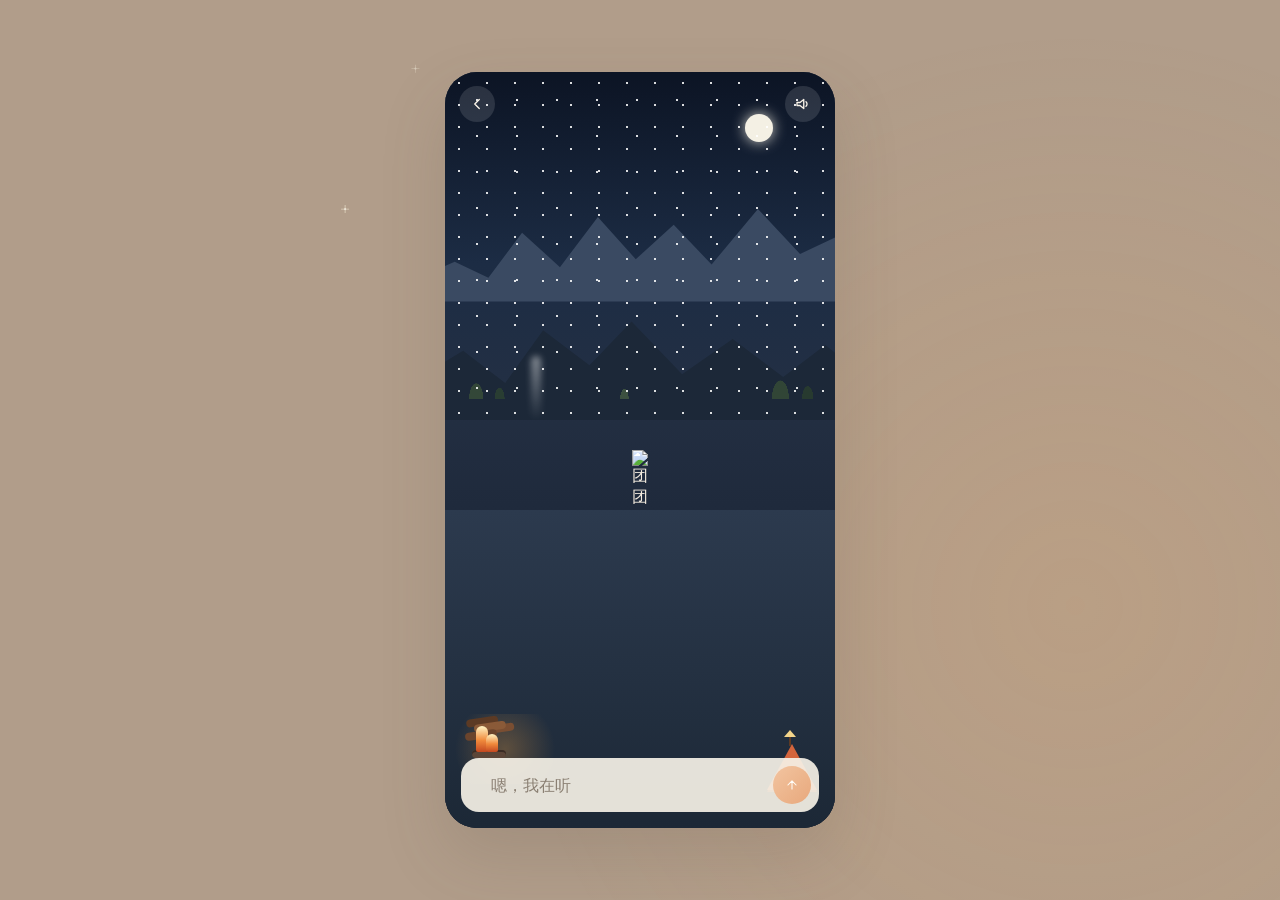
==== commit 19264836: "Play Tuantuan with keyed clip poses and polish the valley preview. Replace puppet poses with idle/wr" ====
--- a/backend/web/index.html
+++ b/backend/web/index.html
@@ -423,8 +423,15 @@
       min-height: 36px;
       max-height: 80px;
       background: transparent;
-      color: var(--ink);
+      color: #1a1612;
+      -webkit-text-fill-color: #1a1612;
+      caret-color: #1a1612;
       outline: none;
+    }
+    textarea::placeholder {
+      color: #8a7f72;
+      -webkit-text-fill-color: #8a7f72;
+      opacity: 1;
     }
     .send {
       width: 38px;
@@ -455,27 +462,18 @@
       box-shadow: none;
     }
     .otter .shadow { position: absolute; left: 50%; bottom: 0; width: 62%; height: 16px; transform: translateX(-50%); background: radial-gradient(ellipse, rgba(40,28,16,.4), transparent 70%); z-index: 0; }
-    .pose { position: relative; z-index: 1; height: 100%; transform-origin: 50% 92%; will-change: transform; }
-    .chest { position: relative; height: 100%; transform-origin: 50% 82%; perspective: 900px; will-change: transform; }
-    .chest > svg.open-sheet {
-      height: 100%; width: auto; display: block; overflow: hidden;
-      -webkit-mask-image: linear-gradient(to bottom, transparent 56%, #000 64%);
-      mask-image: linear-gradient(to bottom, transparent 56%, #000 64%);
-    }
-    .head {
-      position: absolute; left: 0; top: 0; width: 100%; height: 66%;
-      transform-origin: 50% 88%; z-index: 2; will-change: transform;
-      -webkit-mask-image: linear-gradient(to bottom, #000 84%, transparent 100%);
-      mask-image: linear-gradient(to bottom, #000 84%, transparent 100%);
-    }
-    .head svg { width: 100%; height: 100%; display: block; overflow: hidden; }
-    .head .shut-sheet { position: absolute; inset: 0; z-index: 3; pointer-events: none; }
-    .lid { position: absolute; width: 16%; height: 13%; top: 64%; border-radius: 50%; background: #e6c7a6; transform: scaleY(0); transform-origin: 50% 60%; will-change: transform; pointer-events: none; z-index: 2; }
-    .lid.l { left: 24%; }
-    .lid.r { left: 50%; }
-    .shut { opacity: 0; will-change: opacity; }
-    .ink { position: absolute; left: 38%; top: 67%; width: 22%; height: 8%; z-index: 4; pointer-events: none; opacity: 0; overflow: visible; }
-    .ink path { fill: none; stroke: #2c1d12; stroke-width: 4; stroke-linecap: round; }
+    .actor { position: relative; height: 100%; }
+    .actor .actor-still, .actor canvas.actor-stage {
+      position: absolute; left: 50%; bottom: 0; height: 100%; width: auto;
+      transform: translateX(-50%);
+      pointer-events: none; object-fit: contain; object-position: center bottom;
+      background: transparent;
+    }
+    .actor .actor-still { opacity: 1; transition: opacity .2s linear; }
+    .actor video {
+      position: absolute; left: 50%; bottom: 0; height: 100%; width: auto;
+      transform: translateX(-50%); opacity: 0; pointer-events: none;
+    }
     .phone[data-fire="small"] .stage-ground::after, .phone[data-fire="full"] .stage-ground::after, .phone[data-fire="blaze"] .stage-ground::after {
       content: ""; position: absolute; left: 0; bottom: 14%; width: 120px; height: 70px; pointer-events: none;
       background: radial-gradient(circle, rgba(255,168,64,.28), transparent 72%);
@@ -486,7 +484,9 @@
     @keyframes rain { to { background-position: 18px 28px; } }
     @keyframes snow { to { background-position: 12px 40px; } }
     .glyphs { position: absolute; right: 6%; top: -2%; z-index: 5; pointer-events: none; }
-    .glyphs span { opacity: 0; visibility: hidden; padding: 4px 10px; border-radius: 14px; background: rgba(255,252,246,.94); color: #5c5348; font-size: 15px; box-shadow: 0 6px 14px rgba(60,40,20,.12); will-change: transform; }
+    .glyphs span { opacity: 0; visibility: hidden; padding: 4px 10px; border-radius: 14px; background: rgba(255,252,246,.94); color: #5c5348; font-size: 15px; box-shadow: 0 6px 14px rgba(60,40,20,.12); }
+    .phone[data-pose="think"] .glyphs .think { opacity: 1; visibility: visible; animation: thinkbob 1.4s ease-in-out infinite; }
+    @keyframes thinkbob { 50% { transform: translateY(-5px); } }
     .phone > .chrome { position: absolute; top: 0; left: 0; right: 0; z-index: 6; display: flex; align-items: center; justify-content: space-between; padding: 14px 14px 0; background: transparent !important; }
     .chrome .back, .chrome .sound { width: 36px; height: 36px; border: 0; border-radius: 50%; background: rgba(255,252,246,.28); color: #3d342c; display: grid; place-items: center; }
     .phone[data-sky="night"] .chrome .back, .phone[data-sky="night"] .chrome .sound, .phone[data-sky="late"] .chrome .back, .phone[data-sky="late"] .chrome .sound { color: #f7f1e6; background: rgba(255,255,255,.12); }
@@ -544,27 +544,14 @@
           <div class="blaze"><i></i><i></i></div>
           <div class="otter">
             <i class="shadow"></i>
-            <div class="pose">
-              <div class="chest">
-                <svg class="open-sheet" viewBox="0 0 765 927" preserveAspectRatio="xMidYMax meet" role="img" aria-label="团团">
-                  <image href="/art/tuantuan/tuantuan-wizard-ref.png?v=stand2" width="765" height="927" />
-                </svg>
-                <div class="head">
-                  <svg viewBox="0 0 765 612" preserveAspectRatio="xMidYMin slice">
-                    <image href="/art/tuantuan/tuantuan-wizard-ref.png?v=stand2" width="765" height="927" />
-                  </svg>
-                  <i class="lid l"></i>
-                  <i class="lid r"></i>
-                  <svg class="shut-sheet" viewBox="0 0 765 612" preserveAspectRatio="xMidYMin slice">
-                    <image class="shut" href="/art/tuantuan/tuantuan-wizard-shut.png?v=shut1" width="765" height="927" />
-                  </svg>
-                </div>
-                <svg class="ink" viewBox="0 0 100 40" aria-hidden="true">
-                  <path class="a" d="M8 12 C 30 6, 54 16, 92 8" />
-                  <path class="b" d="M10 28 C 34 22, 58 32, 90 24" />
-                </svg>
-                <div class="glyphs" aria-hidden="true"><span class="think">……</span></div>
-              </div>
+            <div class="actor" id="actor">
+              <img class="actor-still" src="/art/tuantuan/tuantuan-wizard-ref.png?v=stand11" alt="团团" />
+              <video data-clip="idle" src="/art/tuantuan/clips/idle.mp4?v=clip5" poster="/art/tuantuan/tuantuan-wizard-ref.png?v=stand11" muted playsinline loop preload="auto"></video>
+              <video data-clip="write" src="/art/tuantuan/clips/write.mp4?v=clip7" poster="/art/tuantuan/tuantuan-wizard-ref.png?v=stand11" muted playsinline webkit-playsinline preload="auto"></video>
+              <video data-clip="agree" src="/art/tuantuan/clips/agree.mp4?v=clip6" poster="/art/tuantuan/tuantuan-wizard-ref.png?v=stand11" muted playsinline webkit-playsinline preload="auto"></video>
+              <video data-clip="comfort" src="/art/tuantuan/clips/comfort.mp4?v=clip5" poster="/art/tuantuan/tuantuan-wizard-ref.png?v=stand11" muted playsinline preload="none"></video>
+              <canvas class="actor-stage" id="actorStage"></canvas>
+              <div class="glyphs" aria-hidden="true"><span class="think">……</span></div>
             </div>
           </div>
         </section>
@@ -608,11 +595,9 @@
       </div>
     </div>
   </div>
-  <script src="https://cdn.jsdelivr.net/npm/gsap@3.12.5/dist/gsap.min.js"></script>
   <script src="/js/splashLight.js"></script>
   <script src="/js/splashRain.js"></script>
   <script>
-    window.addEventListener("error", (e) => { window.__boot = (e.message || "") + " @" + e.lineno + ":" + e.colno; });
     const note = document.getElementById("note");
     const noteText = document.getElementById("noteText");
     const valley = document.getElementById("valley");
@@ -629,7 +614,9 @@
     let lastRole = "";
     const opening = "我在这里。你想说什么都可以";
     const hourNames = { dawn: "清晨了", noon: "午后了", dusk: "傍晚了", night: "夜里了" };
+    window.__echoBoot = 1;
     const query = new URLSearchParams(location.search);
+    const previewPose = query.get("pose") === "write" || query.get("pose") === "agree" ? query.get("pose") : "";
     const reduceMotion = matchMedia("(prefers-reduced-motion: reduce)").matches;
 
     // ?speed=720 plays a full day in two minutes; ?at=06:30 sets the starting clock.
@@ -715,192 +702,244 @@
     }
 
     let poseBusy = false;
-    let poseTl = null;
-    let blinkTl = null;
-    let blinkCall = null;
-
-    function breathSpan() {
-      return 3.6 + Math.random() * 1.6;
-    }
-
-    function blinkGap() {
-      return 2.4 + Math.random() * 3.6;
-    }
-
-    function killPose() {
-      if (poseTl) {
-        poseTl.kill();
-        poseTl = null;
-      }
-      gsap.killTweensOf(".pose");
-      gsap.killTweensOf(".head");
-      gsap.killTweensOf(".think");
-      gsap.killTweensOf(".ink path");
-      gsap.set(".think", { autoAlpha: 0, y: 0 });
-      gsap.set(".ink", { autoAlpha: 0 });
-    }
-
-    function pauseBlink() {
-      if (blinkCall) {
-        blinkCall.kill();
-        blinkCall = null;
-      }
-      if (blinkTl) {
-        blinkTl.kill();
-        blinkTl = null;
-      }
-      if (typeof gsap !== "undefined") {
-        gsap.set(".shut", { opacity: 0 });
-        gsap.set(".lid", { scaleY: 0 });
-      }
-    }
-
-    function playBlink() {
-      blinkCall = null;
-      if (reduceMotion || document.hidden || valley.dataset.pose === "agree") {
-        scheduleBlink();
+    const actor = document.getElementById("actor");
+    const still = actor.querySelector(".actor-still");
+    const stage = document.getElementById("actorStage");
+    const actorCtx = stage.getContext("2d");
+    const scratch = document.createElement("canvas");
+    const sctx = scratch.getContext("2d", { willReadFrequently: true });
+    const CLIP_OF = { idle: "idle", listen: "idle", think: "idle", look: "idle", write: "write", agree: "agree", comfort: "comfort" };
+    const ONCE = { write: 1, agree: 1, comfort: 1 };
+    const mem = navigator.deviceMemory || 0;
+    const cores = navigator.hardwareConcurrency || 0;
+    const saveData = !!(navigator.connection && navigator.connection.saveData);
+    const staticMode = !previewPose && (reduceMotion || saveData || (mem > 0 && mem <= 2) || (cores > 0 && cores <= 2));
+    let clipWait = null;
+    let shown = null;
+    let outgoing = null;
+    let fadeAt = 0;
+
+    function clipEl(name) {
+      return actor.querySelector('video[data-clip="' + name + '"]');
+    }
+
+    function waitEnded(video) {
+      return new Promise((resolve) => {
+        const done = () => {
+          video.removeEventListener("ended", done);
+          if (clipWait === done) clipWait = null;
+          resolve();
+        };
+        clipWait = done;
+        video.addEventListener("ended", done);
+      });
+    }
+
+    function isGreen(r, g, b) {
+      return g > 140 && r < 96 && b < 96;
+    }
+
+    function isCloak(r, g, b) {
+      if (g > r + 15 && g > b + 15) return false;
+      if (r < 30 && g < 30 && b < 30) return false;
+      return (b > 40 || r > 40) && (r + b) > g + 20 && g < 160;
+    }
+
+    // 领口绿缝只补绿像素，不动暗色（避免伤到眼睛）。
+    function sealGreenCracks(d, w, h) {
+      const src = new Uint8ClampedArray(d);
+      const y0 = (h * 0.24) | 0, y1 = (h * 0.48) | 0;
+      const x0 = (w * 0.45) | 0, x1 = (w * 0.88) | 0;
+      for (let y = Math.max(2, y0); y < Math.min(h - 2, y1); y++) {
+        for (let x = Math.max(2, x0); x < Math.min(w - 2, x1); x++) {
+          const i = (y * w + x) * 4;
+          if (!isGreen(src[i], src[i + 1], src[i + 2])) continue;
+          let sr = 0, sg = 0, sb = 0, n = 0;
+          for (let dy = -2; dy <= 2; dy++) {
+            for (let dx = -2; dx <= 2; dx++) {
+              if (!dx && !dy) continue;
+              const j = ((y + dy) * w + (x + dx)) * 4;
+              if (isCloak(src[j], src[j + 1], src[j + 2])) {
+                sr += src[j]; sg += src[j + 1]; sb += src[j + 2]; n++;
+              }
+            }
+          }
+          if (n >= 6) {
+            d[i] = (sr / n) | 0;
+            d[i + 1] = (sg / n) | 0;
+            d[i + 2] = (sb / n) | 0;
+          }
+        }
+      }
+    }
+
+    function keyOnto(video, alpha) {
+      if (!video || video.readyState < 2 || video.dataset.dead === "1") return false;
+      const w = scratch.width;
+      const h = scratch.height;
+      sctx.drawImage(video, 0, 0, w, h);
+      const img = sctx.getImageData(0, 0, w, h);
+      const d = img.data;
+      sealGreenCracks(d, w, h);
+      sealGreenCracks(d, w, h);
+      const seen = new Uint8Array(w * h);
+      const stack = [];
+      function push(x, y) {
+        if (x < 0 || y < 0 || x >= w || y >= h) return;
+        const p = y * w + x;
+        if (seen[p]) return;
+        const i = p * 4;
+        if (!isGreen(d[i], d[i + 1], d[i + 2])) return;
+        seen[p] = 1;
+        stack.push(p);
+      }
+      for (let x = 0; x < w; x++) { push(x, 0); push(x, h - 1); }
+      for (let y = 0; y < h; y++) { push(0, y); push(w - 1, y); }
+      while (stack.length) {
+        const p = stack.pop();
+        d[p * 4 + 3] = 0;
+        const x = p % w;
+        const y = (p / w) | 0;
+        push(x + 1, y); push(x - 1, y); push(x, y + 1); push(x, y - 1);
+      }
+      for (let pass = 0; pass < 2; pass++) {
+        for (let y = 1; y < h - 1; y++) {
+          for (let x = 1; x < w - 1; x++) {
+            const p = y * w + x;
+            const i = p * 4;
+            if (d[i + 3] === 0) continue;
+            const r = d[i], g = d[i + 1], b = d[i + 2];
+            if (!(g > r + 18 && g > b + 18 && g > 110)) continue;
+            const edge = d[(p - 1) * 4 + 3] === 0 || d[(p + 1) * 4 + 3] === 0 || d[(p - w) * 4 + 3] === 0 || d[(p + w) * 4 + 3] === 0;
+            if (edge) d[i + 3] = 0;
+            else d[i + 1] = Math.min(g, (r + b) >> 1);
+          }
+        }
+      }
+      if (alpha < 0.99) {
+        for (let i = 3; i < d.length; i += 4) d[i] = (d[i] * alpha) | 0;
+      }
+      sctx.putImageData(img, 0, 0);
+      actorCtx.drawImage(scratch, 0, 0);
+      return true;
+    }
+
+    function paintActor() {
+      if (!staticMode && !document.hidden) {
+        const rect = still.getBoundingClientRect();
+        const dpr = Math.min(2, window.devicePixelRatio || 1);
+        const w = Math.max(2, Math.round(rect.width * dpr));
+        const h = Math.max(2, Math.round(rect.height * dpr));
+        if (w > 2 && h > 2 && (scratch.width !== w || scratch.height !== h)) {
+          scratch.width = w;
+          scratch.height = h;
+          stage.width = w;
+          stage.height = h;
+        }
+        actorCtx.clearRect(0, 0, stage.width, stage.height);
+        const fade = outgoing ? Math.min(1, (performance.now() - fadeAt) / 200) : 1;
+        let live = false;
+        try {
+          if (outgoing && fade < 1) live = keyOnto(outgoing, 1 - fade) || live;
+          if (shown) live = keyOnto(shown, outgoing ? fade : 1) || live;
+        } catch (e) {
+          live = false;
+        }
+        if (outgoing && fade >= 1) {
+          if (outgoing !== shown) outgoing.pause();
+          outgoing = null;
+        }
+        still.style.opacity = live ? "0" : "1";
+      }
+      requestAnimationFrame(paintActor);
+    }
+
+    function arm(video) {
+      video.muted = true;
+      video.defaultMuted = true;
+      video.playsInline = true;
+      video.setAttribute("playsinline", "");
+      video.setAttribute("webkit-playsinline", "");
+    }
+
+    function startVideo(next) {
+      arm(next);
+      const begin = () => {
+        if (shown !== next) return;
+        try { next.currentTime = 0; } catch (e) { /* 片段还没就绪 */ }
+        const pending = next.play();
+        if (pending && pending.catch) {
+          pending.catch((err) => {
+            if (shown !== next) return;
+            if (err && err.name === "AbortError") {
+              next.play().catch(() => {});
+              return;
+            }
+            next.dataset.dead = "1";
+            shown = null;
+          });
+        }
+      };
+      if (next.readyState >= 2) {
+        begin();
         return;
       }
-      blinkTl = gsap.timeline({ onComplete: scheduleBlink });
-      blinkTl.to(".shut", { opacity: 1, duration: 0.08, ease: "power2.in" }, 0)
-        .to(".lid", { scaleY: 1, duration: 0.08, ease: "power2.in" }, 0)
-        .to(".shut", { opacity: 1, duration: 0.07 })
-        .to(".shut", { opacity: 0, duration: 0.16, ease: "power2.out" })
-        .to(".lid", { scaleY: 0, duration: 0.16, ease: "power2.out" }, "<");
-    }
-
-    function scheduleBlink() {
-      if (reduceMotion || typeof gsap === "undefined") return;
-      if (blinkCall) blinkCall.kill();
-      blinkCall = gsap.delayedCall(blinkGap(), playBlink);
-    }
-
-    function resumeBlink() {
-      if (reduceMotion || typeof gsap === "undefined") return;
-      if ((blinkTl && blinkTl.isActive()) || blinkCall) return;
-      scheduleBlink();
-    }
-
-    function playListening() {
-      killPose();
-      resumeBlink();
-      poseTl = gsap.timeline();
-      poseTl.to(".pose", { rotation: 0, x: 0, y: 0, scale: 1, duration: 0.35, ease: "power2.out" }, 0);
-      poseTl.to(".head", { rotationZ: -10, rotationX: 0, duration: 0.4, ease: "power2.out" }, 0);
-      return poseTl;
-    }
-
-    function playThinking() {
-      killPose();
-      resumeBlink();
-      poseTl = gsap.timeline();
-      poseTl.to(".pose", { rotation: 0, x: 0, y: 0, scale: 1, duration: 0.35, ease: "power2.out" }, 0);
-      poseTl.to(".head", { rotationZ: 7, rotationX: 0, duration: 0.4, ease: "power2.out" }, 0);
-      poseTl.to(".think", { autoAlpha: 1, duration: 0.3, ease: "power2.out" }, 0);
-      gsap.to(".think", { y: -5, duration: 0.7, ease: "sine.inOut", yoyo: true, repeat: -1 });
-      return poseTl;
-    }
-
-    function playWrite() {
-      killPose();
-      resumeBlink();
-      const strokes = [...document.querySelectorAll(".ink path")];
-      strokes.forEach((path) => {
-        const len = path.getTotalLength();
-        gsap.set(path, { strokeDasharray: len, strokeDashoffset: len });
-      });
-      poseTl = gsap.timeline();
-      poseTl.to(".pose", { rotation: 0, x: 0, y: 0, scale: 1, duration: 0.3, ease: "power2.out" }, 0);
-      poseTl.to(".head", { rotationX: 14, rotationZ: 0, duration: 0.35, ease: "power2.out" }, 0);
-      poseTl.set(".ink", { autoAlpha: 1 }, 0.22);
-      poseTl.to(strokes[0], { strokeDashoffset: 0, duration: 0.4, ease: "none" }, 0.26);
-      poseTl.to(strokes[1], { strokeDashoffset: 0, duration: 0.4, ease: "none" }, 0.72);
-      poseTl.to(".head", { rotationX: 0, duration: 0.4, ease: "power2.inOut" }, 1.2);
-      poseTl.set(".ink", { autoAlpha: 0 });
-      return poseTl;
-    }
-
-    function playLook() {
-      killPose();
-      resumeBlink();
-      poseTl = gsap.timeline();
-      poseTl.to(".pose", { rotation: 0, x: 0, y: 0, scale: 1, duration: 0.35, ease: "power2.out" }, 0);
-      poseTl.to(".head", { rotationZ: 0, rotationX: -8, duration: 0.4, ease: "power2.out" }, 0);
-      return poseTl;
-    }
-
-    function playAgree() {
-      killPose();
-      pauseBlink();
-      poseTl = gsap.timeline({ onComplete: resumeBlink });
-      poseTl.to(".pose", { rotation: 0, x: 0, y: 0, scale: 1, duration: 0.2, ease: "power2.out" }, 0);
-      poseTl.to(".head", { rotationX: 12, rotationZ: 0, duration: 0.14, ease: "power2.out" }, 0)
-        .to(".shut", { opacity: 1, duration: 0.1, ease: "power2.out" }, 0)
-        .to(".lid", { scaleY: 1, duration: 0.1, ease: "power2.out" }, 0)
-        .to(".head", { rotationX: 0, duration: 0.14, ease: "power2.inOut" })
-        .to(".head", { rotationX: 12, duration: 0.14, ease: "power2.out" })
-        .to(".head", { rotationX: 0, duration: 0.16, ease: "power2.inOut" })
-        .to(".shut", { opacity: 0, duration: 0.16, ease: "power2.out" }, ">-0.12")
-        .to(".lid", { scaleY: 0, duration: 0.16, ease: "power2.out" }, "<");
-      return poseTl;
-    }
-
-    function playComfort() {
-      killPose();
-      resumeBlink();
-      poseTl = gsap.timeline();
-      poseTl.to(".head", { rotationX: 0, rotationZ: 0, duration: 0.35, ease: "power2.out" }, 0);
-      poseTl.to(".pose", { scale: 1.06, y: -12, x: 0, rotation: 0, duration: 0.45, ease: "power2.out" }, 0)
-        .to(".pose", { scale: 1, y: 0, duration: 0.45, ease: "power2.out" }, "+=2");
-      return poseTl;
-    }
-
-    function playIdle() {
-      killPose();
-      resumeBlink();
-      poseTl = gsap.timeline();
-      poseTl.to(".pose", { rotation: 0, x: 0, y: 0, scale: 1, duration: 0.4, ease: "power2.out" }, 0);
-      poseTl.to(".head", { rotationX: 0, rotationZ: 0, duration: 0.4, ease: "power2.out" }, 0);
-      return poseTl;
-    }
-
-    const posePlays = {
-      listen: playListening,
-      think: playThinking,
-      write: playWrite,
-      look: playLook,
-      agree: playAgree,
-      comfort: playComfort,
-      idle: playIdle,
-    };
+      next.preload = "auto";
+      next.addEventListener("loadeddata", begin, { once: true });
+      try { next.load(); } catch (e) { /* 已经在加载 */ }
+    }
+
+    function playClip(name, once) {
+      try {
+        if (clipWait) {
+          const finish = clipWait;
+          clipWait = null;
+          finish();
+        }
+        if (staticMode) return Promise.resolve();
+        const next = clipEl(name);
+        if (!next || next.dataset.dead === "1" || next.error) {
+          if (next) next.dataset.dead = "1";
+          return Promise.resolve();
+        }
+        if (shown === next) {
+          if (next.paused && !document.hidden) startVideo(next);
+          return once ? waitEnded(next) : Promise.resolve();
+        }
+        if (outgoing && outgoing !== next) outgoing.pause();
+        outgoing = shown;
+        fadeAt = performance.now();
+        shown = next;
+        startVideo(next);
+        next.classList.add("on");
+        if (outgoing) outgoing.classList.remove("on");
+        return once ? waitEnded(next) : Promise.resolve();
+      } catch (e) {
+        return Promise.resolve();
+      }
+    }
 
     function setPose(name) {
       valley.dataset.pose = name;
-      if (typeof gsap === "undefined") return Promise.resolve();
-      return posePlays[name] ? posePlays[name]() : playIdle();
-    }
-
-    if (typeof gsap !== "undefined") {
-      gsap.set(".pose", { transformOrigin: "50% 92%" });
-      gsap.set(".chest", { transformOrigin: "50% 82%", scaleY: 1 });
-      gsap.set(".head", { transformOrigin: "50% 88%", rotationX: 0, rotationZ: 0 });
-      gsap.set(".lid", { transformOrigin: "50% 60%", scaleY: 0 });
-      gsap.set(".shut", { opacity: 0 });
-      gsap.set(".ink", { autoAlpha: 0 });
-      if (!reduceMotion) {
-        gsap.to(".chest", {
-          scaleY: 1.018,
-          duration: breathSpan(),
-          ease: "sine.inOut",
-          yoyo: true,
-          repeat: -1,
-          onRepeat() { this.duration(breathSpan()); },
+      return playClip(CLIP_OF[name] || "idle", !!ONCE[name]);
+    }
+
+    if (!staticMode) {
+      actor.querySelectorAll("video").forEach((video) => {
+        video.addEventListener("error", () => {
+          video.dataset.dead = "1";
+          video.classList.remove("on");
+          if (shown === video) shown = null;
         });
-        document.addEventListener("visibilitychange", () => {
-          if (document.hidden) gsap.ticker.sleep();
-          else gsap.ticker.wake();
+      });
+      if (!previewPose) setPose("idle");
+      requestAnimationFrame(paintActor);
+      document.addEventListener("visibilitychange", () => {
+        actor.querySelectorAll("video").forEach((video) => {
+          if (document.hidden) video.pause();
+          else if (video === shown) video.play().catch(() => {});
         });
-      }
+      });
     }
 
     function releaseWords() {
@@ -937,10 +976,10 @@
     }
 
     async function speak(text, delay) {
-      setPose("look");
+      if (!previewPose) setPose("look");
       if (delay) await sleep(delay);
       await typewrite(noteText, text);
-      if (!poseBusy && !input.value.trim()) setPose("idle");
+      if (!previewPose && !poseBusy && !input.value.trim()) setPose("idle");
     }
 
     const PLATE_OF = { clear: "clear", partly: "clear", cloudy: "cloudy", fog: "cloudy", rain: "rain", storm: "rain", snow: "snow" };
@@ -1632,16 +1671,21 @@
       setTimeout(() => {
         openSplash.hidden = true;
         speak(opening, 200);
-        if (typeof gsap !== "undefined" && !reduceMotion) {
-          if (blinkCall) blinkCall.kill();
-          blinkCall = gsap.delayedCall(0.9, playBlink);
-        }
       }, 460);
     }
 
     function beginSplash() {
       if (splashStarted) return;
       splashStarted = true;
+      if (previewPose) {
+        openSplash.hidden = true;
+        poseBusy = true;
+        setPose(previewPose).then(() => {
+          poseBusy = false;
+          if (!input.value.trim()) setPose("idle");
+        });
+        return;
+      }
       const pick = splashPick();
       const reduce = matchMedia("(prefers-reduced-motion: reduce)").matches;
       applyOpenSplash(pick);
@@ -1664,7 +1708,8 @@
     requestAnimationFrame(frame);
     loadWeather();
     setInterval(loadWeather, 30 * 60 * 1000);
-    setTimeout(beginSplash, 900);
+    setTimeout(beginSplash, previewPose ? 0 : 900);
   </script>
+  <script src="/js/posePreview.js?v=2"></script>
 </body>
 </html>
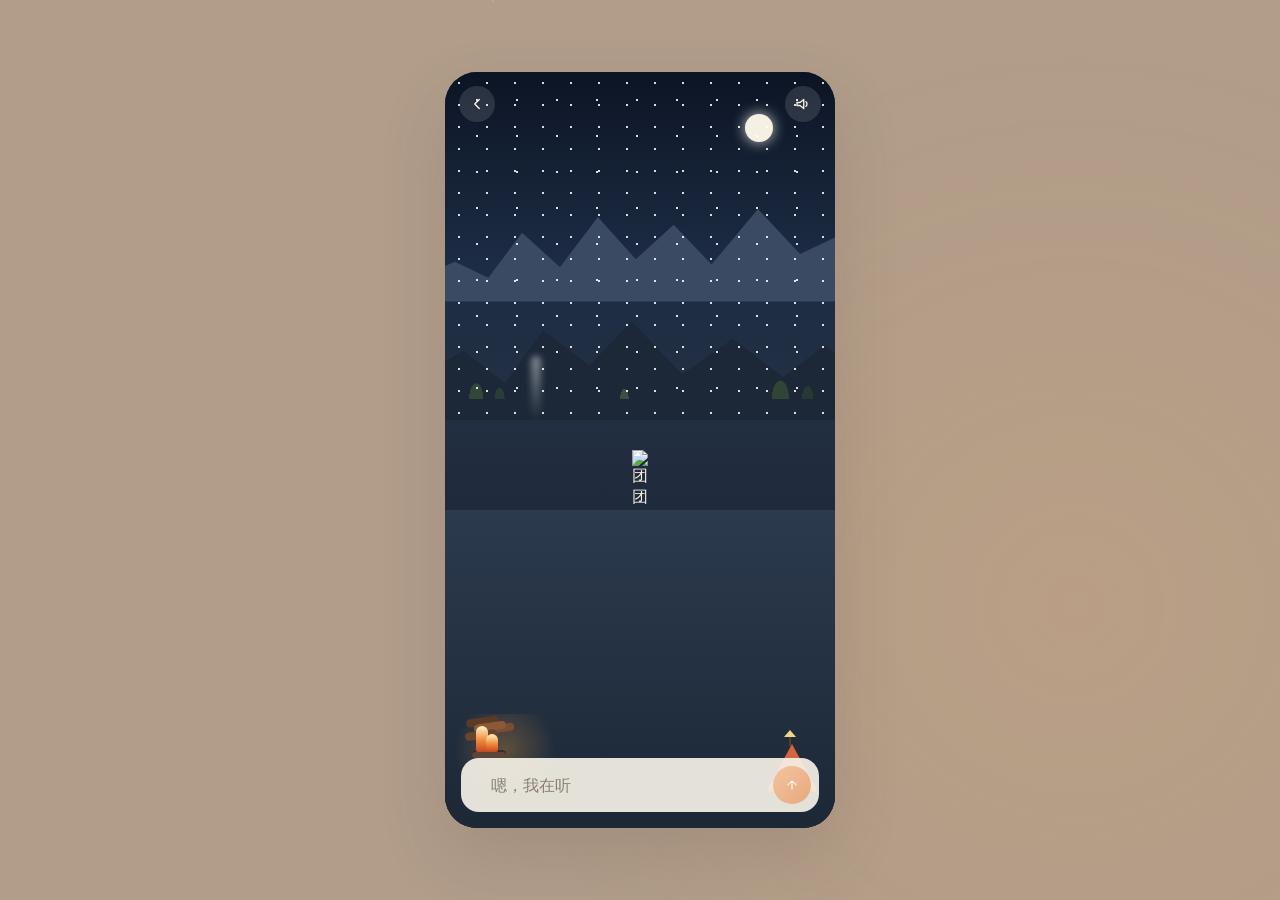
==== commit 3c6741e4: "Tighten Tuantuan collar keying and refresh the pose clips." ====
--- a/backend/web/index.html
+++ b/backend/web/index.html
@@ -545,11 +545,11 @@
           <div class="otter">
             <i class="shadow"></i>
             <div class="actor" id="actor">
-              <img class="actor-still" src="/art/tuantuan/tuantuan-wizard-ref.png?v=stand11" alt="团团" />
-              <video data-clip="idle" src="/art/tuantuan/clips/idle.mp4?v=clip5" poster="/art/tuantuan/tuantuan-wizard-ref.png?v=stand11" muted playsinline loop preload="auto"></video>
-              <video data-clip="write" src="/art/tuantuan/clips/write.mp4?v=clip7" poster="/art/tuantuan/tuantuan-wizard-ref.png?v=stand11" muted playsinline webkit-playsinline preload="auto"></video>
-              <video data-clip="agree" src="/art/tuantuan/clips/agree.mp4?v=clip6" poster="/art/tuantuan/tuantuan-wizard-ref.png?v=stand11" muted playsinline webkit-playsinline preload="auto"></video>
-              <video data-clip="comfort" src="/art/tuantuan/clips/comfort.mp4?v=clip5" poster="/art/tuantuan/tuantuan-wizard-ref.png?v=stand11" muted playsinline preload="none"></video>
+              <img class="actor-still" src="/art/tuantuan/tuantuan-wizard-ref.png?v=stand13" alt="团团" />
+              <video data-clip="idle" src="/art/tuantuan/clips/idle.mp4?v=clip10" poster="/art/tuantuan/tuantuan-wizard-ref.png?v=stand12" muted playsinline loop preload="auto"></video>
+              <video data-clip="write" src="/art/tuantuan/clips/write.mp4?v=clip10" poster="/art/tuantuan/tuantuan-wizard-ref.png?v=stand12" muted playsinline webkit-playsinline preload="auto"></video>
+              <video data-clip="agree" src="/art/tuantuan/clips/agree.mp4?v=clip10" poster="/art/tuantuan/tuantuan-wizard-ref.png?v=stand12" muted playsinline webkit-playsinline preload="auto"></video>
+              <video data-clip="comfort" src="/art/tuantuan/clips/comfort.mp4?v=clip10" poster="/art/tuantuan/tuantuan-wizard-ref.png?v=stand12" muted playsinline preload="none"></video>
               <canvas class="actor-stage" id="actorStage"></canvas>
               <div class="glyphs" aria-hidden="true"><span class="think">……</span></div>
             </div>
@@ -745,31 +745,68 @@
       return (b > 40 || r > 40) && (r + b) > g + 20 && g < 160;
     }
 
-    // 领口绿缝只补绿像素，不动暗色（避免伤到眼睛）。
+    // 定点补领口：金星右侧、下巴下方的横向绿缝（素材坐标约 x70–86%、y49–62%）。
     function sealGreenCracks(d, w, h) {
       const src = new Uint8ClampedArray(d);
-      const y0 = (h * 0.24) | 0, y1 = (h * 0.48) | 0;
-      const x0 = (w * 0.45) | 0, x1 = (w * 0.88) | 0;
-      for (let y = Math.max(2, y0); y < Math.min(h - 2, y1); y++) {
-        for (let x = Math.max(2, x0); x < Math.min(w - 2, x1); x++) {
-          const i = (y * w + x) * 4;
-          if (!isGreen(src[i], src[i + 1], src[i + 2])) continue;
-          let sr = 0, sg = 0, sb = 0, n = 0;
-          for (let dy = -2; dy <= 2; dy++) {
-            for (let dx = -2; dx <= 2; dx++) {
-              if (!dx && !dy) continue;
-              const j = ((y + dy) * w + (x + dx)) * 4;
-              if (isCloak(src[j], src[j + 1], src[j + 2])) {
-                sr += src[j]; sg += src[j + 1]; sb += src[j + 2]; n++;
+      const bands = [
+        [(w * 0.70) | 0, (w * 0.88) | 0, (h * 0.48) | 0, (h * 0.63) | 0],
+        [(w * 0.62) | 0, (w * 0.90) | 0, (h * 0.45) | 0, (h * 0.66) | 0],
+      ];
+      for (const [x0, x1, y0, y1] of bands) {
+        for (let y = Math.max(2, y0); y < Math.min(h - 2, y1); y++) {
+          for (let x = Math.max(2, x0); x < Math.min(w - 2, x1); x++) {
+            const i = (y * w + x) * 4;
+            if (!isGreen(src[i], src[i + 1], src[i + 2])) continue;
+            let sr = 0, sg = 0, sb = 0, n = 0;
+            for (let dy = -4; dy <= 4; dy++) {
+              for (let dx = -4; dx <= 4; dx++) {
+                if (!dx && !dy) continue;
+                const j = ((y + dy) * w + (x + dx)) * 4;
+                if (isCloak(src[j], src[j + 1], src[j + 2])) {
+                  sr += src[j]; sg += src[j + 1]; sb += src[j + 2]; n++;
+                }
               }
             }
-          }
-          if (n >= 6) {
-            d[i] = (sr / n) | 0;
-            d[i + 1] = (sg / n) | 0;
-            d[i + 2] = (sb / n) | 0;
+            if (n >= 6) {
+              d[i] = (sr / n) | 0;
+              d[i + 1] = (sg / n) | 0;
+              d[i + 2] = (sb / n) | 0;
+            }
           }
         }
+      }
+    }
+
+    // 抠绿后：把被掏穿的细缝用周围不透明像素补回。
+    function fillKeyedHoles(d, w, h) {
+      const src = new Uint8ClampedArray(d);
+      for (let pass = 0; pass < 3; pass++) {
+        let changed = 0;
+        const cur = pass ? new Uint8ClampedArray(d) : src;
+        for (let y = 2; y < h - 2; y++) {
+          for (let x = 2; x < w - 2; x++) {
+            const i = (y * w + x) * 4;
+            if (cur[i + 3] > 20) continue;
+            let sr = 0, sg = 0, sb = 0, n = 0;
+            for (let dy = -2; dy <= 2; dy++) {
+              for (let dx = -2; dx <= 2; dx++) {
+                if (!dx && !dy) continue;
+                const j = ((y + dy) * w + (x + dx)) * 4;
+                if (cur[j + 3] < 180) continue;
+                if (isGreen(cur[j], cur[j + 1], cur[j + 2])) continue;
+                sr += cur[j]; sg += cur[j + 1]; sb += cur[j + 2]; n++;
+              }
+            }
+            if (n >= 10) {
+              d[i] = (sr / n) | 0;
+              d[i + 1] = (sg / n) | 0;
+              d[i + 2] = (sb / n) | 0;
+              d[i + 3] = 255;
+              changed++;
+            }
+          }
+        }
+        if (!changed) break;
       }
     }
 
@@ -780,6 +817,7 @@
       sctx.drawImage(video, 0, 0, w, h);
       const img = sctx.getImageData(0, 0, w, h);
       const d = img.data;
+      sealGreenCracks(d, w, h);
       sealGreenCracks(d, w, h);
       sealGreenCracks(d, w, h);
       const seen = new Uint8Array(w * h);
@@ -802,20 +840,20 @@
         const y = (p / w) | 0;
         push(x + 1, y); push(x - 1, y); push(x, y + 1); push(x, y - 1);
       }
-      for (let pass = 0; pass < 2; pass++) {
-        for (let y = 1; y < h - 1; y++) {
-          for (let x = 1; x < w - 1; x++) {
-            const p = y * w + x;
-            const i = p * 4;
-            if (d[i + 3] === 0) continue;
-            const r = d[i], g = d[i + 1], b = d[i + 2];
-            if (!(g > r + 18 && g > b + 18 && g > 110)) continue;
-            const edge = d[(p - 1) * 4 + 3] === 0 || d[(p + 1) * 4 + 3] === 0 || d[(p - w) * 4 + 3] === 0 || d[(p + w) * 4 + 3] === 0;
-            if (edge) d[i + 3] = 0;
-            else d[i + 1] = Math.min(g, (r + b) >> 1);
-          }
+      // 边缘去绿只吃最外一圈，避免把领口细缝继续掏大。
+      for (let y = 1; y < h - 1; y++) {
+        for (let x = 1; x < w - 1; x++) {
+          const p = y * w + x;
+          const i = p * 4;
+          if (d[i + 3] === 0) continue;
+          const r = d[i], g = d[i + 1], b = d[i + 2];
+          if (!(g > r + 22 && g > b + 22 && g > 125)) continue;
+          const edge = d[(p - 1) * 4 + 3] === 0 || d[(p + 1) * 4 + 3] === 0 || d[(p - w) * 4 + 3] === 0 || d[(p + w) * 4 + 3] === 0;
+          if (edge) d[i + 3] = 0;
+          else d[i + 1] = Math.min(g, (r + b) >> 1);
         }
       }
+      fillKeyedHoles(d, w, h);
       if (alpha < 0.99) {
         for (let i = 3; i < d.length; i += 4) d[i] = (d[i] * alpha) | 0;
       }
@@ -1710,6 +1748,7 @@
     setInterval(loadWeather, 30 * 60 * 1000);
     setTimeout(beginSplash, previewPose ? 0 : 900);
   </script>
-  <script src="/js/posePreview.js?v=2"></script>
+  <script src="/js/actorBoot.js?v=1"></script>
+  <script src="/js/posePreview.js?v=4"></script>
 </body>
 </html>
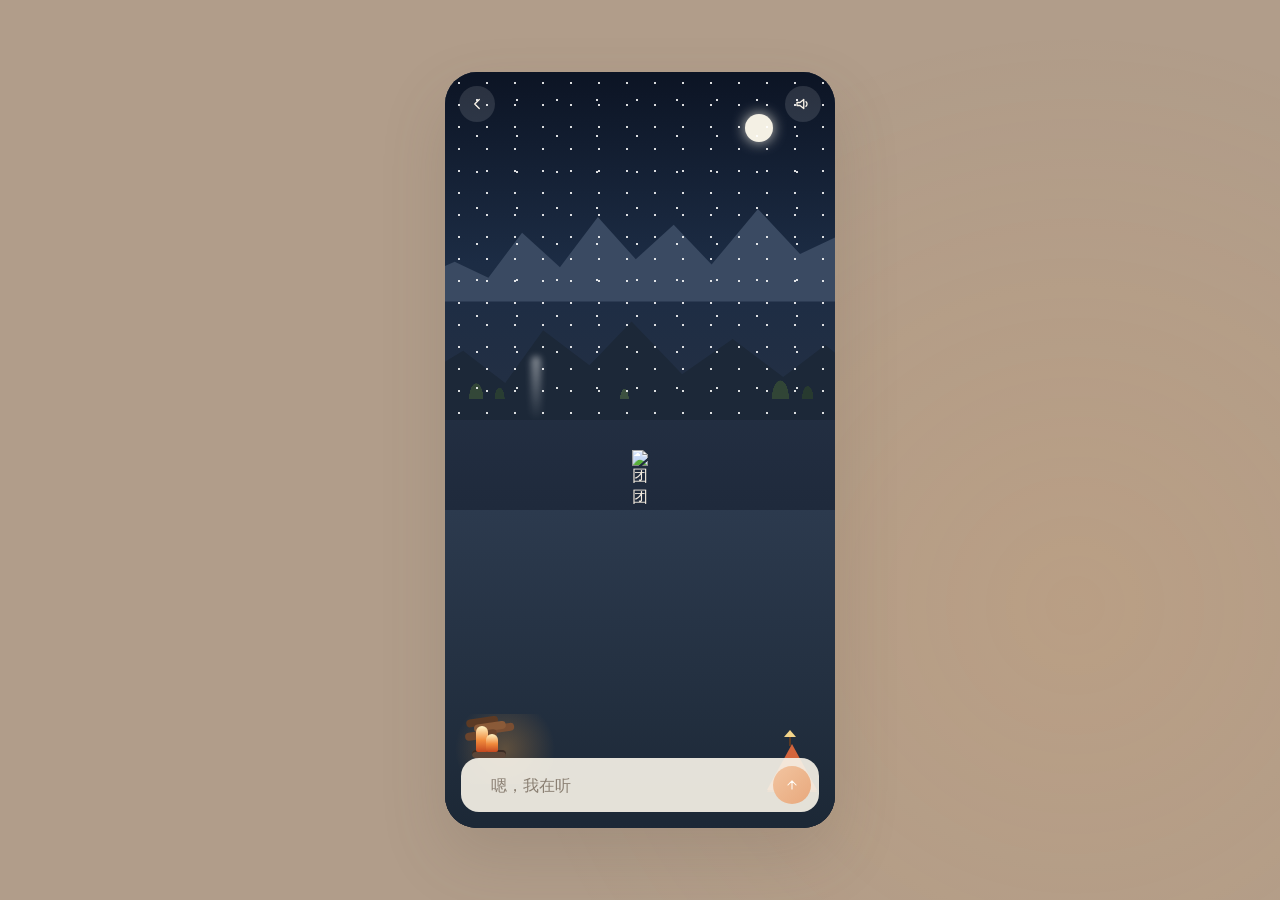
==== commit a9589726: "Simplify valley actor keying and drop unused actorBoot. Keep collar seam repair green-only, remove t" ====
--- a/backend/web/index.html
+++ b/backend/web/index.html
@@ -545,11 +545,11 @@
           <div class="otter">
             <i class="shadow"></i>
             <div class="actor" id="actor">
-              <img class="actor-still" src="/art/tuantuan/tuantuan-wizard-ref.png?v=stand13" alt="团团" />
-              <video data-clip="idle" src="/art/tuantuan/clips/idle.mp4?v=clip10" poster="/art/tuantuan/tuantuan-wizard-ref.png?v=stand12" muted playsinline loop preload="auto"></video>
-              <video data-clip="write" src="/art/tuantuan/clips/write.mp4?v=clip10" poster="/art/tuantuan/tuantuan-wizard-ref.png?v=stand12" muted playsinline webkit-playsinline preload="auto"></video>
-              <video data-clip="agree" src="/art/tuantuan/clips/agree.mp4?v=clip10" poster="/art/tuantuan/tuantuan-wizard-ref.png?v=stand12" muted playsinline webkit-playsinline preload="auto"></video>
-              <video data-clip="comfort" src="/art/tuantuan/clips/comfort.mp4?v=clip10" poster="/art/tuantuan/tuantuan-wizard-ref.png?v=stand12" muted playsinline preload="none"></video>
+              <img class="actor-still" src="/art/tuantuan/tuantuan-wizard-ref.png?v=stand11" alt="团团" />
+              <video data-clip="idle" src="/art/tuantuan/clips/idle.mp4?v=clip5" poster="/art/tuantuan/tuantuan-wizard-ref.png?v=stand11" muted playsinline loop preload="auto"></video>
+              <video data-clip="write" src="/art/tuantuan/clips/write.mp4?v=clip7" poster="/art/tuantuan/tuantuan-wizard-ref.png?v=stand11" muted playsinline webkit-playsinline preload="auto"></video>
+              <video data-clip="agree" src="/art/tuantuan/clips/agree.mp4?v=clip6" poster="/art/tuantuan/tuantuan-wizard-ref.png?v=stand11" muted playsinline webkit-playsinline preload="auto"></video>
+              <video data-clip="comfort" src="/art/tuantuan/clips/comfort.mp4?v=clip5" poster="/art/tuantuan/tuantuan-wizard-ref.png?v=stand11" muted playsinline preload="none"></video>
               <canvas class="actor-stage" id="actorStage"></canvas>
               <div class="glyphs" aria-hidden="true"><span class="think">……</span></div>
             </div>
@@ -745,68 +745,31 @@
       return (b > 40 || r > 40) && (r + b) > g + 20 && g < 160;
     }
 
-    // 定点补领口：金星右侧、下巴下方的横向绿缝（素材坐标约 x70–86%、y49–62%）。
+    // 领口绿缝只补绿像素，不动暗色（避免伤到眼睛）。
     function sealGreenCracks(d, w, h) {
       const src = new Uint8ClampedArray(d);
-      const bands = [
-        [(w * 0.70) | 0, (w * 0.88) | 0, (h * 0.48) | 0, (h * 0.63) | 0],
-        [(w * 0.62) | 0, (w * 0.90) | 0, (h * 0.45) | 0, (h * 0.66) | 0],
-      ];
-      for (const [x0, x1, y0, y1] of bands) {
-        for (let y = Math.max(2, y0); y < Math.min(h - 2, y1); y++) {
-          for (let x = Math.max(2, x0); x < Math.min(w - 2, x1); x++) {
-            const i = (y * w + x) * 4;
-            if (!isGreen(src[i], src[i + 1], src[i + 2])) continue;
-            let sr = 0, sg = 0, sb = 0, n = 0;
-            for (let dy = -4; dy <= 4; dy++) {
-              for (let dx = -4; dx <= 4; dx++) {
-                if (!dx && !dy) continue;
-                const j = ((y + dy) * w + (x + dx)) * 4;
-                if (isCloak(src[j], src[j + 1], src[j + 2])) {
-                  sr += src[j]; sg += src[j + 1]; sb += src[j + 2]; n++;
-                }
+      const y0 = (h * 0.24) | 0, y1 = (h * 0.48) | 0;
+      const x0 = (w * 0.45) | 0, x1 = (w * 0.88) | 0;
+      for (let y = Math.max(2, y0); y < Math.min(h - 2, y1); y++) {
+        for (let x = Math.max(2, x0); x < Math.min(w - 2, x1); x++) {
+          const i = (y * w + x) * 4;
+          if (!isGreen(src[i], src[i + 1], src[i + 2])) continue;
+          let sr = 0, sg = 0, sb = 0, n = 0;
+          for (let dy = -2; dy <= 2; dy++) {
+            for (let dx = -2; dx <= 2; dx++) {
+              if (!dx && !dy) continue;
+              const j = ((y + dy) * w + (x + dx)) * 4;
+              if (isCloak(src[j], src[j + 1], src[j + 2])) {
+                sr += src[j]; sg += src[j + 1]; sb += src[j + 2]; n++;
               }
             }
-            if (n >= 6) {
-              d[i] = (sr / n) | 0;
-              d[i + 1] = (sg / n) | 0;
-              d[i + 2] = (sb / n) | 0;
-            }
+          }
+          if (n >= 6) {
+            d[i] = (sr / n) | 0;
+            d[i + 1] = (sg / n) | 0;
+            d[i + 2] = (sb / n) | 0;
           }
         }
-      }
-    }
-
-    // 抠绿后：把被掏穿的细缝用周围不透明像素补回。
-    function fillKeyedHoles(d, w, h) {
-      const src = new Uint8ClampedArray(d);
-      for (let pass = 0; pass < 3; pass++) {
-        let changed = 0;
-        const cur = pass ? new Uint8ClampedArray(d) : src;
-        for (let y = 2; y < h - 2; y++) {
-          for (let x = 2; x < w - 2; x++) {
-            const i = (y * w + x) * 4;
-            if (cur[i + 3] > 20) continue;
-            let sr = 0, sg = 0, sb = 0, n = 0;
-            for (let dy = -2; dy <= 2; dy++) {
-              for (let dx = -2; dx <= 2; dx++) {
-                if (!dx && !dy) continue;
-                const j = ((y + dy) * w + (x + dx)) * 4;
-                if (cur[j + 3] < 180) continue;
-                if (isGreen(cur[j], cur[j + 1], cur[j + 2])) continue;
-                sr += cur[j]; sg += cur[j + 1]; sb += cur[j + 2]; n++;
-              }
-            }
-            if (n >= 10) {
-              d[i] = (sr / n) | 0;
-              d[i + 1] = (sg / n) | 0;
-              d[i + 2] = (sb / n) | 0;
-              d[i + 3] = 255;
-              changed++;
-            }
-          }
-        }
-        if (!changed) break;
       }
     }
 
@@ -817,7 +780,6 @@
       sctx.drawImage(video, 0, 0, w, h);
       const img = sctx.getImageData(0, 0, w, h);
       const d = img.data;
-      sealGreenCracks(d, w, h);
       sealGreenCracks(d, w, h);
       sealGreenCracks(d, w, h);
       const seen = new Uint8Array(w * h);
@@ -840,20 +802,20 @@
         const y = (p / w) | 0;
         push(x + 1, y); push(x - 1, y); push(x, y + 1); push(x, y - 1);
       }
-      // 边缘去绿只吃最外一圈，避免把领口细缝继续掏大。
-      for (let y = 1; y < h - 1; y++) {
-        for (let x = 1; x < w - 1; x++) {
-          const p = y * w + x;
-          const i = p * 4;
-          if (d[i + 3] === 0) continue;
-          const r = d[i], g = d[i + 1], b = d[i + 2];
-          if (!(g > r + 22 && g > b + 22 && g > 125)) continue;
-          const edge = d[(p - 1) * 4 + 3] === 0 || d[(p + 1) * 4 + 3] === 0 || d[(p - w) * 4 + 3] === 0 || d[(p + w) * 4 + 3] === 0;
-          if (edge) d[i + 3] = 0;
-          else d[i + 1] = Math.min(g, (r + b) >> 1);
+      for (let pass = 0; pass < 2; pass++) {
+        for (let y = 1; y < h - 1; y++) {
+          for (let x = 1; x < w - 1; x++) {
+            const p = y * w + x;
+            const i = p * 4;
+            if (d[i + 3] === 0) continue;
+            const r = d[i], g = d[i + 1], b = d[i + 2];
+            if (!(g > r + 18 && g > b + 18 && g > 110)) continue;
+            const edge = d[(p - 1) * 4 + 3] === 0 || d[(p + 1) * 4 + 3] === 0 || d[(p - w) * 4 + 3] === 0 || d[(p + w) * 4 + 3] === 0;
+            if (edge) d[i + 3] = 0;
+            else d[i + 1] = Math.min(g, (r + b) >> 1);
+          }
         }
       }
-      fillKeyedHoles(d, w, h);
       if (alpha < 0.99) {
         for (let i = 3; i < d.length; i += 4) d[i] = (d[i] * alpha) | 0;
       }
@@ -1748,7 +1710,6 @@
     setInterval(loadWeather, 30 * 60 * 1000);
     setTimeout(beginSplash, previewPose ? 0 : 900);
   </script>
-  <script src="/js/actorBoot.js?v=1"></script>
-  <script src="/js/posePreview.js?v=4"></script>
+  <script src="/js/posePreview.js?v=2"></script>
 </body>
 </html>
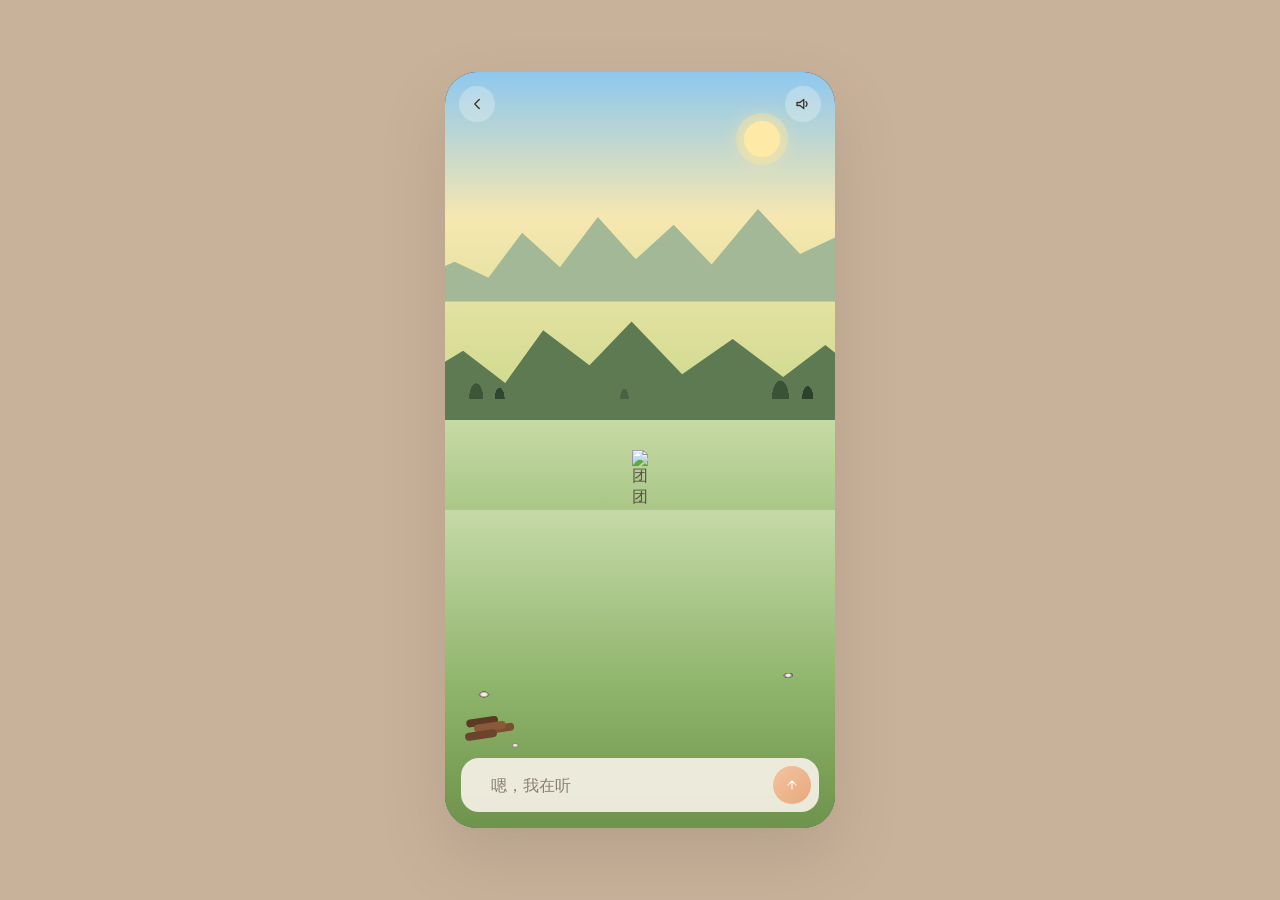
==== commit fb8dd962: "Keep only idle and write clips and wire the miniprogram valley actor. Drop agree/comfort assets, mov" ====
--- a/backend/web/index.html
+++ b/backend/web/index.html
@@ -503,7 +503,6 @@
     .note.away { transform: translateY(130%) rotate(-1.2deg); opacity: 0; pointer-events: none; transition: transform .4s ease, opacity .4s ease; animation: none; }
     @keyframes note-in { from { opacity: 0; transform: translateY(-42px) rotate(-1.2deg); } to { opacity: 1; transform: rotate(-1.2deg); } }
     .note p { margin: 0; font-size: 16px; line-height: 1.65; min-height: 1.65em; }
-    .note .save { position: absolute; right: 14px; bottom: 12px; border: 0; border-radius: 8px; padding: 3px 8px; background: #7f9a72; color: #fffdf8; font-size: 12px; }
     .sparks { position: absolute; inset: 0; pointer-events: none; }
     .sparks i { position: absolute; width: 8px; height: 8px; background: #f2d48a; clip-path: polygon(50% 0, 62% 38%, 100% 50%, 62% 62%, 50% 100%, 38% 62%, 0 50%, 38% 38%); animation: twinkle 1.8s ease-in-out infinite; }
     .sparks i:nth-child(1) { top: 8px; left: 10px; }
@@ -545,11 +544,9 @@
           <div class="otter">
             <i class="shadow"></i>
             <div class="actor" id="actor">
-              <img class="actor-still" src="/art/tuantuan/tuantuan-wizard-ref.png?v=stand11" alt="团团" />
-              <video data-clip="idle" src="/art/tuantuan/clips/idle.mp4?v=clip5" poster="/art/tuantuan/tuantuan-wizard-ref.png?v=stand11" muted playsinline loop preload="auto"></video>
-              <video data-clip="write" src="/art/tuantuan/clips/write.mp4?v=clip7" poster="/art/tuantuan/tuantuan-wizard-ref.png?v=stand11" muted playsinline webkit-playsinline preload="auto"></video>
-              <video data-clip="agree" src="/art/tuantuan/clips/agree.mp4?v=clip6" poster="/art/tuantuan/tuantuan-wizard-ref.png?v=stand11" muted playsinline webkit-playsinline preload="auto"></video>
-              <video data-clip="comfort" src="/art/tuantuan/clips/comfort.mp4?v=clip5" poster="/art/tuantuan/tuantuan-wizard-ref.png?v=stand11" muted playsinline preload="none"></video>
+              <img class="actor-still" src="/art/tuantuan/tuantuan-wizard-ref.png?v=breath1" alt="团团" />
+              <video data-clip="idle" src="/art/tuantuan/clips/idle.mp4?v=breath1" poster="/art/tuantuan/tuantuan-wizard-ref.png?v=breath1" muted playsinline loop preload="auto"></video>
+              <video data-clip="write" src="/art/tuantuan/clips/write.mp4?v=write1" poster="/art/tuantuan/tuantuan-wizard-ref.png?v=write1" muted playsinline webkit-playsinline preload="auto"></video>
               <canvas class="actor-stage" id="actorStage"></canvas>
               <div class="glyphs" aria-hidden="true"><span class="think">……</span></div>
             </div>
@@ -569,7 +566,6 @@
       <article class="note away" id="note">
         <div class="sparks"><i></i><i></i><i></i></div>
         <p id="noteText"></p>
-        <button class="save" id="save" type="button">保存</button>
       </article>
       <div class="composer" id="composer">
         <textarea id="input" rows="1" placeholder="嗯，我在听"></textarea>
@@ -597,1119 +593,7 @@
   </div>
   <script src="/js/splashLight.js"></script>
   <script src="/js/splashRain.js"></script>
-  <script>
-    const note = document.getElementById("note");
-    const noteText = document.getElementById("noteText");
-    const valley = document.getElementById("valley");
-    const input = document.getElementById("input");
-    const send = document.getElementById("send");
-    const canvas = document.getElementById("fx");
-    const tlabel = document.getElementById("tlabel");
-    const wpill = document.getElementById("wpill");
-    const plates = [document.getElementById("plateA"), document.getElementById("plateB")];
-    const shadeEl = document.getElementById("shade");
-    const glowEl = document.getElementById("glow");
-    let sessionId = "";
-    let sending = false;
-    let lastRole = "";
-    const opening = "我在这里。你想说什么都可以";
-    const hourNames = { dawn: "清晨了", noon: "午后了", dusk: "傍晚了", night: "夜里了" };
-    window.__echoBoot = 1;
-    const query = new URLSearchParams(location.search);
-    const previewPose = query.get("pose") === "write" || query.get("pose") === "agree" ? query.get("pose") : "";
-    const reduceMotion = matchMedia("(prefers-reduced-motion: reduce)").matches;
-
-    // ?speed=720 plays a full day in two minutes; ?at=06:30 sets the starting clock.
-    const speed = Math.max(1, Number(query.get("speed")) || 1);
-    const realStart = Date.now();
-    const virtualStart = (() => {
-      const at = query.get("at");
-      if (!at || !/^\d{1,2}:\d{2}$/.test(at)) return realStart;
-      const [h, m] = at.split(":").map(Number);
-      const d = new Date();
-      d.setHours(h, m, 0, 0);
-      return d.getTime();
-    })();
-    const PHASE_MID = { dawn: 450, noon: 810, dusk: 1080, night: 1380 };
-
-    function clockMinute() {
-      const forced = query.get("time");
-      if (forced && PHASE_MID[forced] != null) return PHASE_MID[forced];
-      const d = new Date(virtualStart + (Date.now() - realStart) * speed);
-      return d.getHours() * 60 + d.getMinutes() + d.getSeconds() / 60;
-    }
-
-    function hourScene(minute) {
-      const m = minute == null ? clockMinute() : minute;
-      if (m >= 300 && m < 600) return "dawn";
-      if (m >= 600 && m < 1020) return "noon";
-      if (m >= 1020 && m < 1140) return "dusk";
-      return "night";
-    }
-
-    function valleyPeriod(minute) {
-      const m = minute == null ? clockMinute() : minute;
-      const h = Math.floor(m / 60) % 24;
-      if (h >= 5 && h < 8) return "dawn";
-      if (h >= 8 && h < 11) return "morning";
-      if (h >= 11 && h < 14) return "noon";
-      if (h >= 14 && h < 17) return "afternoon";
-      if (h >= 17 && h < 19) return "dusk";
-      if (h >= 19 && h < 23) return "night";
-      return "late";
-    }
-
-    function paintValley() {
-      const period = valleyPeriod();
-      const sky = weather.sky || "clear";
-      const rain = sky === "rain" || sky === "storm";
-      const snow = sky === "snow";
-      const evening = period === "dusk" || period === "night" || period === "late";
-      let fire = evening ? (period === "late" ? "blaze" : period === "night" ? "full" : "small") : "none";
-      if (snow) fire = period === "late" ? "blaze" : "full";
-      if (rain && !evening) fire = "brazier";
-      const ground = snow ? "snow" : (period === "afternoon" ? "gold" : "grass");
-      const skyName = { dawn: "dawn", morning: "morning", noon: "noon", afternoon: "afternoon", dusk: "dusk", night: "night", late: "late" }[period];
-      valley.dataset.sky = skyName;
-      valley.dataset.ground = ground;
-      valley.dataset.fire = fire;
-      valley.dataset.wet = rain ? "rain" : snow ? "snow" : "";
-      valley.dataset.camp = (fire === "small" || fire === "full" || fire === "blaze") ? "1" : "0";
-      const names = { dawn: "清晨", morning: "上午", noon: "午后", afternoon: "下午", dusk: "黄昏", night: "夜晚", late: "深夜" };
-      const skyNameText = { clear: "晴", partly: "阴", cloudy: "阴", fog: "阴", rain: "雨", storm: "雨", snow: "雪" }[sky] || "晴";
-      const fallback = { dawn: 14, morning: 18, noon: 24, afternoon: 22, dusk: 17, night: 13, late: 9 };
-      let tempN = typeof weather.temperature === "number" ? weather.temperature : fallback[period];
-      if (typeof weather.temperature !== "number") {
-        if (snow) tempN -= 8;
-        else if (rain) tempN -= 3;
-      }
-      tlabel.textContent = names[period] + " · " + skyNameText + " · " + Math.round(tempN) + "°";
-    }
-
-    function tuantuan() {
-      const el = document.createElement("img");
-      el.className = "tuantuan";
-      el.src = "/art/tuantuan/tuantuan-default.jpg?v=tuantuan";
-      el.alt = "团团";
-      return el;
-    }
-
-    function showNote() {
-      note.classList.remove("away");
-      note.style.animation = "none";
-      void note.offsetWidth;
-      note.style.animation = "";
-    }
-
-    let poseBusy = false;
-    const actor = document.getElementById("actor");
-    const still = actor.querySelector(".actor-still");
-    const stage = document.getElementById("actorStage");
-    const actorCtx = stage.getContext("2d");
-    const scratch = document.createElement("canvas");
-    const sctx = scratch.getContext("2d", { willReadFrequently: true });
-    const CLIP_OF = { idle: "idle", listen: "idle", think: "idle", look: "idle", write: "write", agree: "agree", comfort: "comfort" };
-    const ONCE = { write: 1, agree: 1, comfort: 1 };
-    const mem = navigator.deviceMemory || 0;
-    const cores = navigator.hardwareConcurrency || 0;
-    const saveData = !!(navigator.connection && navigator.connection.saveData);
-    const staticMode = !previewPose && (reduceMotion || saveData || (mem > 0 && mem <= 2) || (cores > 0 && cores <= 2));
-    let clipWait = null;
-    let shown = null;
-    let outgoing = null;
-    let fadeAt = 0;
-
-    function clipEl(name) {
-      return actor.querySelector('video[data-clip="' + name + '"]');
-    }
-
-    function waitEnded(video) {
-      return new Promise((resolve) => {
-        const done = () => {
-          video.removeEventListener("ended", done);
-          if (clipWait === done) clipWait = null;
-          resolve();
-        };
-        clipWait = done;
-        video.addEventListener("ended", done);
-      });
-    }
-
-    function isGreen(r, g, b) {
-      return g > 140 && r < 96 && b < 96;
-    }
-
-    function isCloak(r, g, b) {
-      if (g > r + 15 && g > b + 15) return false;
-      if (r < 30 && g < 30 && b < 30) return false;
-      return (b > 40 || r > 40) && (r + b) > g + 20 && g < 160;
-    }
-
-    // 领口绿缝只补绿像素，不动暗色（避免伤到眼睛）。
-    function sealGreenCracks(d, w, h) {
-      const src = new Uint8ClampedArray(d);
-      const y0 = (h * 0.24) | 0, y1 = (h * 0.48) | 0;
-      const x0 = (w * 0.45) | 0, x1 = (w * 0.88) | 0;
-      for (let y = Math.max(2, y0); y < Math.min(h - 2, y1); y++) {
-        for (let x = Math.max(2, x0); x < Math.min(w - 2, x1); x++) {
-          const i = (y * w + x) * 4;
-          if (!isGreen(src[i], src[i + 1], src[i + 2])) continue;
-          let sr = 0, sg = 0, sb = 0, n = 0;
-          for (let dy = -2; dy <= 2; dy++) {
-            for (let dx = -2; dx <= 2; dx++) {
-              if (!dx && !dy) continue;
-              const j = ((y + dy) * w + (x + dx)) * 4;
-              if (isCloak(src[j], src[j + 1], src[j + 2])) {
-                sr += src[j]; sg += src[j + 1]; sb += src[j + 2]; n++;
-              }
-            }
-          }
-          if (n >= 6) {
-            d[i] = (sr / n) | 0;
-            d[i + 1] = (sg / n) | 0;
-            d[i + 2] = (sb / n) | 0;
-          }
-        }
-      }
-    }
-
-    function keyOnto(video, alpha) {
-      if (!video || video.readyState < 2 || video.dataset.dead === "1") return false;
-      const w = scratch.width;
-      const h = scratch.height;
-      sctx.drawImage(video, 0, 0, w, h);
-      const img = sctx.getImageData(0, 0, w, h);
-      const d = img.data;
-      sealGreenCracks(d, w, h);
-      sealGreenCracks(d, w, h);
-      const seen = new Uint8Array(w * h);
-      const stack = [];
-      function push(x, y) {
-        if (x < 0 || y < 0 || x >= w || y >= h) return;
-        const p = y * w + x;
-        if (seen[p]) return;
-        const i = p * 4;
-        if (!isGreen(d[i], d[i + 1], d[i + 2])) return;
-        seen[p] = 1;
-        stack.push(p);
-      }
-      for (let x = 0; x < w; x++) { push(x, 0); push(x, h - 1); }
-      for (let y = 0; y < h; y++) { push(0, y); push(w - 1, y); }
-      while (stack.length) {
-        const p = stack.pop();
-        d[p * 4 + 3] = 0;
-        const x = p % w;
-        const y = (p / w) | 0;
-        push(x + 1, y); push(x - 1, y); push(x, y + 1); push(x, y - 1);
-      }
-      for (let pass = 0; pass < 2; pass++) {
-        for (let y = 1; y < h - 1; y++) {
-          for (let x = 1; x < w - 1; x++) {
-            const p = y * w + x;
-            const i = p * 4;
-            if (d[i + 3] === 0) continue;
-            const r = d[i], g = d[i + 1], b = d[i + 2];
-            if (!(g > r + 18 && g > b + 18 && g > 110)) continue;
-            const edge = d[(p - 1) * 4 + 3] === 0 || d[(p + 1) * 4 + 3] === 0 || d[(p - w) * 4 + 3] === 0 || d[(p + w) * 4 + 3] === 0;
-            if (edge) d[i + 3] = 0;
-            else d[i + 1] = Math.min(g, (r + b) >> 1);
-          }
-        }
-      }
-      if (alpha < 0.99) {
-        for (let i = 3; i < d.length; i += 4) d[i] = (d[i] * alpha) | 0;
-      }
-      sctx.putImageData(img, 0, 0);
-      actorCtx.drawImage(scratch, 0, 0);
-      return true;
-    }
-
-    function paintActor() {
-      if (!staticMode && !document.hidden) {
-        const rect = still.getBoundingClientRect();
-        const dpr = Math.min(2, window.devicePixelRatio || 1);
-        const w = Math.max(2, Math.round(rect.width * dpr));
-        const h = Math.max(2, Math.round(rect.height * dpr));
-        if (w > 2 && h > 2 && (scratch.width !== w || scratch.height !== h)) {
-          scratch.width = w;
-          scratch.height = h;
-          stage.width = w;
-          stage.height = h;
-        }
-        actorCtx.clearRect(0, 0, stage.width, stage.height);
-        const fade = outgoing ? Math.min(1, (performance.now() - fadeAt) / 200) : 1;
-        let live = false;
-        try {
-          if (outgoing && fade < 1) live = keyOnto(outgoing, 1 - fade) || live;
-          if (shown) live = keyOnto(shown, outgoing ? fade : 1) || live;
-        } catch (e) {
-          live = false;
-        }
-        if (outgoing && fade >= 1) {
-          if (outgoing !== shown) outgoing.pause();
-          outgoing = null;
-        }
-        still.style.opacity = live ? "0" : "1";
-      }
-      requestAnimationFrame(paintActor);
-    }
-
-    function arm(video) {
-      video.muted = true;
-      video.defaultMuted = true;
-      video.playsInline = true;
-      video.setAttribute("playsinline", "");
-      video.setAttribute("webkit-playsinline", "");
-    }
-
-    function startVideo(next) {
-      arm(next);
-      const begin = () => {
-        if (shown !== next) return;
-        try { next.currentTime = 0; } catch (e) { /* 片段还没就绪 */ }
-        const pending = next.play();
-        if (pending && pending.catch) {
-          pending.catch((err) => {
-            if (shown !== next) return;
-            if (err && err.name === "AbortError") {
-              next.play().catch(() => {});
-              return;
-            }
-            next.dataset.dead = "1";
-            shown = null;
-          });
-        }
-      };
-      if (next.readyState >= 2) {
-        begin();
-        return;
-      }
-      next.preload = "auto";
-      next.addEventListener("loadeddata", begin, { once: true });
-      try { next.load(); } catch (e) { /* 已经在加载 */ }
-    }
-
-    function playClip(name, once) {
-      try {
-        if (clipWait) {
-          const finish = clipWait;
-          clipWait = null;
-          finish();
-        }
-        if (staticMode) return Promise.resolve();
-        const next = clipEl(name);
-        if (!next || next.dataset.dead === "1" || next.error) {
-          if (next) next.dataset.dead = "1";
-          return Promise.resolve();
-        }
-        if (shown === next) {
-          if (next.paused && !document.hidden) startVideo(next);
-          return once ? waitEnded(next) : Promise.resolve();
-        }
-        if (outgoing && outgoing !== next) outgoing.pause();
-        outgoing = shown;
-        fadeAt = performance.now();
-        shown = next;
-        startVideo(next);
-        next.classList.add("on");
-        if (outgoing) outgoing.classList.remove("on");
-        return once ? waitEnded(next) : Promise.resolve();
-      } catch (e) {
-        return Promise.resolve();
-      }
-    }
-
-    function setPose(name) {
-      valley.dataset.pose = name;
-      return playClip(CLIP_OF[name] || "idle", !!ONCE[name]);
-    }
-
-    if (!staticMode) {
-      actor.querySelectorAll("video").forEach((video) => {
-        video.addEventListener("error", () => {
-          video.dataset.dead = "1";
-          video.classList.remove("on");
-          if (shown === video) shown = null;
-        });
-      });
-      if (!previewPose) setPose("idle");
-      requestAnimationFrame(paintActor);
-      document.addEventListener("visibilitychange", () => {
-        actor.querySelectorAll("video").forEach((video) => {
-          if (document.hidden) video.pause();
-          else if (video === shown) video.play().catch(() => {});
-        });
-      });
-    }
-
-    function releaseWords() {
-      const layer = document.getElementById("motes");
-      const phone = valley.getBoundingClientRect();
-      const box = document.getElementById("composer").getBoundingClientRect();
-      for (let i = 0; i < 8; i++) {
-        const mote = document.createElement("i");
-        mote.className = "mote";
-        mote.style.left = (box.left - phone.left + Math.random() * box.width) + "px";
-        mote.style.top = (box.top - phone.top) + "px";
-        layer.appendChild(mote);
-        setTimeout(() => mote.remove(), 1600);
-      }
-    }
-
-    function moodFor(presence) {
-      if (presence === "agree" || presence === "nod") return "agree";
-      if (presence === "comfort" || presence === "hold" || presence === "warmth") return "comfort";
-      return "look";
-    }
-
-    function sleep(ms) {
-      return new Promise((r) => setTimeout(r, ms));
-    }
-
-    async function typewrite(el, text) {
-      el.textContent = "";
-      showNote();
-      for (const ch of text) {
-        el.textContent += ch;
-        await sleep(30);
-      }
-    }
-
-    async function speak(text, delay) {
-      if (!previewPose) setPose("look");
-      if (delay) await sleep(delay);
-      await typewrite(noteText, text);
-      if (!previewPose && !poseBusy && !input.value.trim()) setPose("idle");
-    }
-
-    const PLATE_OF = { clear: "clear", partly: "clear", cloudy: "cloudy", fog: "cloudy", rain: "rain", storm: "rain", snow: "snow" };
-    const NEXT_PHASE = { dawn: "noon", noon: "dusk", dusk: "night", night: "dawn" };
-    const weather = { sky: "clear", windy: false, intensity: 0, temperature: null };
-
-    // Light grade per phase: [minute, shade rgba, glow rgba]. Night minutes run past 1440.
-    const GRADE = {
-      dawn: [
-        [300, [40, 52, 96, 0.26], [255, 190, 160, 0]],
-        [420, [70, 66, 110, 0.08], [255, 196, 160, 0.12]],
-        [600, [0, 0, 0, 0], [255, 236, 210, 0.05]],
-      ],
-      noon: [
-        [600, [0, 0, 0, 0], [255, 240, 220, 0.04]],
-        [810, [0, 0, 0, 0], [255, 252, 240, 0.02]],
-        [1020, [0, 0, 0, 0], [255, 206, 150, 0.1]],
-      ],
-      dusk: [
-        [1020, [0, 0, 0, 0], [255, 214, 160, 0.06]],
-        [1100, [96, 52, 90, 0.06], [255, 160, 100, 0.1]],
-        [1140, [46, 40, 96, 0.3], [255, 140, 100, 0]],
-      ],
-      night: [
-        [1140, [30, 34, 70, 0.06], [255, 170, 110, 0.05]],
-        [1560, [24, 28, 60, 0.22], [0, 0, 0, 0]],
-        [1740, [50, 56, 100, 0.1], [255, 190, 170, 0.04]],
-      ],
-    };
-    // [extra grey shade, share of glow kept]
-    const DIM = {
-      clear: [0, 1], partly: [0.02, 0.8], cloudy: [0.08, 0.45], fog: [0.06, 0.4],
-      rain: [0.12, 0.3], storm: [0.18, 0.2], snow: [0.04, 0.55],
-    };
-
-    const lerp = (a, b, t) => a + (b - a) * t;
-    const mix = (a, b, t) => a.map((v, i) => lerp(v, b[i], t));
-    const rgba = (c) => `rgba(${c[0] | 0},${c[1] | 0},${c[2] | 0},${Math.max(0, c[3]).toFixed(3)})`;
-    const rand = (a, b) => a + Math.random() * (b - a);
-    const count = (n) => Math.round(n * (reduceMotion ? 0.3 : 1));
-
-    function gradeAt(minute, phase) {
-      const keys = GRADE[phase];
-      const m = phase === "night" && minute < 300 ? minute + 1440 : minute;
-      let shade = keys[keys.length - 1][1];
-      let glow = keys[keys.length - 1][2];
-      if (m <= keys[0][0]) [shade, glow] = [keys[0][1], keys[0][2]];
-      for (let i = 1; i < keys.length; i++) {
-        if (m > keys[i - 1][0] && m <= keys[i][0]) {
-          const t = (m - keys[i - 1][0]) / (keys[i][0] - keys[i - 1][0]);
-          const e = t * t * (3 - 2 * t);
-          shade = mix(keys[i - 1][1], keys[i][1], e);
-          glow = mix(keys[i - 1][2], keys[i][2], e);
-          break;
-        }
-      }
-      const [extra, keep] = DIM[weather.sky];
-      if (extra) {
-        const total = shade[3] + extra;
-        shade = mix(shade, [86, 94, 110, 0], extra / total);
-        shade[3] = total;
-      }
-      glow = glow.slice();
-      glow[3] *= keep;
-      return [shade, glow];
-    }
-
-    let currentPhase = "";
-    let currentSrc = "";
-    let front = 0;
-    const preloaded = new Set();
-
-    function plateSrc(phase) {
-      return "/art/weather/" + phase + "-" + PLATE_OF[weather.sky] + ".jpg?v=tuantuan";
-    }
-
-    function preload(src) {
-      if (preloaded.has(src)) return;
-      preloaded.add(src);
-      new Image().src = src;
-    }
-
-    function setPlate(src) {
-      if (src === currentSrc) return;
-      currentSrc = src;
-      const img = new Image();
-      img.onload = () => {
-        if (currentSrc !== src) return;
-        const next = plates[1 - front];
-        next.style.backgroundImage = `url("${src}")`;
-        next.classList.add("on");
-        plates[front].classList.remove("on");
-        front = 1 - front;
-      };
-      img.src = src;
-    }
-
-    function tick() {
-      const minute = clockMinute();
-      const phase = hourScene(minute);
-      if (phase !== currentPhase) {
-        const first = !currentPhase;
-        currentPhase = phase;
-        if (first) {
-          tlabel.textContent = hourNames[phase];
-        } else {
-          tlabel.classList.add("swap");
-          setTimeout(() => {
-            tlabel.textContent = hourNames[phase];
-            tlabel.classList.remove("swap");
-          }, 800);
-        }
-        if (!wpill.hidden) renderWeatherPill();
-      }
-      document.body.className = phase + " " + weather.sky + (weather.windy ? " windy" : "");
-      setPlate(plateSrc(phase));
-      preload(plateSrc(NEXT_PHASE[phase]));
-      const [shade, glow] = gradeAt(minute, phase);
-      shadeEl.style.backgroundColor = rgba(shade);
-      glowEl.style.backgroundColor = rgba(glow);
-      document.body.style.setProperty("--phone-shade", rgba([shade[0], shade[1], shade[2], shade[3] * 0.5]));
-      document.body.style.setProperty("--phone-glow", rgba(glow));
-      fx.minute = minute;
-      fx.phase = phase;
-      paintValley();
-    }
-
-    const ctx = canvas.getContext("2d");
-    const fx = { minute: 0, phase: "dusk", W: 0, H: 0, seed: "", parts: null, last: 0, nextFlash: 0, flashAt: -1e9 };
-    // Window glass in each plate, as fractions of the 576×1024 artwork.
-    const WINDOW = { dawn: [0, 0, 0.6, 0.66], noon: [0, 0, 0.6, 0.67], dusk: [0, 0, 0.5, 0.66], night: [0, 0, 0.58, 0.68] };
-    const LAMP = { dusk: [0.86, 0.42], night: [0.84, 0.52] };
-    const BEAM = { dawn: [255, 214, 170, 0.34], noon: [255, 246, 214, 0.22], dusk: [255, 176, 104, 0.3] };
-
-    function sizeCanvas() {
-      const dpr = Math.min(devicePixelRatio || 1, 2);
-      fx.W = innerWidth;
-      fx.H = innerHeight;
-      canvas.width = fx.W * dpr;
-      canvas.height = fx.H * dpr;
-      canvas.style.width = "100%";
-      canvas.style.height = "100%";
-      ctx.setTransform(dpr, 0, 0, dpr, 0, 0);
-    }
-
-    function cover() {
-      const s = Math.max(fx.W / 576, fx.H / 1024);
-      const w = 576 * s;
-      const h = 1024 * s;
-      return { x: (fx.W - w) * 0.5, y: (fx.H - h) * 0.42, w, h };
-    }
-
-    function windowRect(c) {
-      const r = WINDOW[fx.phase];
-      return { x: c.x + r[0] * c.w, y: c.y + r[1] * c.h, w: (r[2] - r[0]) * c.w, h: (r[3] - r[1]) * c.h };
-    }
-
-    function leafColor() {
-      const month = new Date().getMonth() + 1;
-      if (month >= 3 && month <= 4) return [248, 204, 214];
-      if (month >= 5 && month <= 8) return [150, 182, 112];
-      if (month >= 9 && month <= 11) return Math.random() < 0.5 ? [226, 150, 80] : [204, 112, 64];
-      return [176, 136, 96];
-    }
-
-    function newDrop(anywhere) {
-      return { x: Math.random(), y: anywhere ? Math.random() : rand(-0.05, 0.4), r: rand(1.4, 3.4), vy: 0, hold: rand(800, 9000), trail: [] };
-    }
-
-    function buildParts() {
-      const k = weather.intensity || 0.5;
-      const wet = weather.sky === "rain" || weather.sky === "storm";
-      const p = { streaks: [], drops: [], flakes: [], leaves: [], dust: [], sparks: [], clouds: [], fog: [] };
-      if (wet) {
-        for (let i = 0; i < count(50 + 110 * k); i++) p.streaks.push({ x: Math.random(), y: Math.random(), z: rand(0.4, 1) });
-        for (let i = 0; i < count(22); i++) p.drops.push(newDrop(true));
-      }
-      if (weather.sky === "snow") {
-        for (let i = 0; i < count(60 + 90 * k); i++) p.flakes.push({ x: Math.random(), y: Math.random(), z: rand(0.3, 1), ph: rand(0, 6.28) });
-      }
-      if (weather.windy && weather.sky !== "snow") {
-        for (let i = 0; i < count(12); i++) {
-          p.leaves.push({ x: Math.random(), y: Math.random(), v: rand(0.6, 1.4), rot: rand(0, 6.28), spin: rand(-0.004, 0.004), ph: rand(0, 6.28), color: leafColor() });
-        }
-      }
-      for (let i = 0; i < count(36); i++) {
-        p.dust.push({ x: rand(0.1, 0.95), y: rand(0.1, 0.85), r: rand(0.6, 1.8), ph: rand(0, 6.28), v: rand(0.5, 1.2) });
-      }
-      for (let i = 0; i < count(16); i++) p.sparks.push({ x: rand(0.04, 0.96), y: rand(0.04, 0.6), ph: rand(0, 6.28), sp: rand(0.0006, 0.0014) });
-      for (let i = 0; i < 3; i++) p.clouds.push({ x: rand(-0.3, 1.1), y: rand(-0.1, 0.7), r: rand(0.35, 0.6), v: rand(0.6, 1.2) });
-      for (let i = 0; i < 4; i++) p.fog.push({ x: rand(-0.5, 1), y: rand(0.2, 0.95), w: rand(0.6, 1.1), v: rand(0.3, 0.7) });
-      return p;
-    }
-
-    function sunAngle(minute) {
-      const t = Math.min(1, Math.max(0, (minute - 330) / (1110 - 330)));
-      return (18 + 46 * Math.sin(Math.PI * t)) * Math.PI / 180;
-    }
-
-    function sunShare() {
-      if (fx.phase === "night") return 0;
-      return weather.sky === "clear" ? 1 : weather.sky === "partly" ? 0.55 : 0;
-    }
-
-    function drawBeams(t, c, win) {
-      const keep = sunShare();
-      if (!keep) return;
-      const [r, g, b, a0] = BEAM[fx.phase];
-      const ang = sunAngle(fx.minute);
-      const dx = Math.cos(ang);
-      const dy = Math.sin(ang);
-      const len = Math.hypot(fx.W, fx.H) * 0.9;
-      ctx.save();
-      ctx.globalCompositeOperation = "screen";
-      for (let i = 0; i < 5; i++) {
-        const ox = win.x + win.w * (0.25 + 0.17 * i);
-        const oy = win.y + win.h * (0.15 + 0.12 * i);
-        const w0 = c.w * 0.02;
-        const w1 = c.w * (0.1 + 0.03 * i);
-        const breathe = reduceMotion ? 1 : 0.75 + 0.25 * Math.sin(t / 4200 + i * 1.7);
-        const alpha = a0 * keep * breathe * (0.35 + 0.13 * (i % 3));
-        const ex = ox + dx * len;
-        const ey = oy + dy * len;
-        const grad = ctx.createLinearGradient(ox, oy, ex, ey);
-        grad.addColorStop(0, `rgba(${r},${g},${b},${alpha})`);
-        grad.addColorStop(0.55, `rgba(${r},${g},${b},${alpha * 0.35})`);
-        grad.addColorStop(1, `rgba(${r},${g},${b},0)`);
-        ctx.fillStyle = grad;
-        ctx.beginPath();
-        ctx.moveTo(ox - dy * w0, oy + dx * w0);
-        ctx.lineTo(ox + dy * w0, oy - dx * w0);
-        ctx.lineTo(ex + dy * w1, ey - dx * w1);
-        ctx.lineTo(ex - dy * w1, ey + dx * w1);
-        ctx.closePath();
-        ctx.fill();
-      }
-      ctx.restore();
-    }
-
-    function drawDust(t, dt, c, p) {
-      const keep = sunShare();
-      if (!keep) return;
-      const [r, g, b] = BEAM[fx.phase];
-      ctx.save();
-      ctx.globalCompositeOperation = "screen";
-      p.dust.forEach((d) => {
-        d.y -= 0.000006 * d.v * dt;
-        d.x += Math.sin(t / 3000 + d.ph) * 0.000004 * dt;
-        if (d.y < 0.08) { d.y = 0.85; d.x = rand(0.1, 0.95); }
-        const a = keep * (0.25 + 0.35 * (0.5 + 0.5 * Math.sin(t / 900 + d.ph)));
-        ctx.fillStyle = `rgba(${r},${g},${b},${a})`;
-        ctx.beginPath();
-        ctx.arc(c.x + d.x * c.w, c.y + d.y * c.h, d.r, 0, Math.PI * 2);
-        ctx.fill();
-      });
-      ctx.restore();
-    }
-
-    function drawCloudShadows(dt, c, p) {
-      if (fx.phase === "night") return;
-      const a = { partly: 0.16, cloudy: 0.1, fog: 0.06 }[weather.sky];
-      if (!a) return;
-      const wind = weather.windy ? 2.4 : 1;
-      ctx.save();
-      ctx.globalCompositeOperation = "multiply";
-      p.clouds.forEach((cl) => {
-        cl.x += 0.0000045 * cl.v * wind * dt;
-        if (cl.x - cl.r > 1.2) { cl.x = -0.6; cl.y = rand(-0.1, 0.7); }
-        const cx = c.x + cl.x * c.w;
-        const cy = c.y + cl.y * c.h;
-        const rad = cl.r * c.w;
-        const grad = ctx.createRadialGradient(cx, cy, 0, cx, cy, rad);
-        grad.addColorStop(0, `rgba(70,78,96,${a})`);
-        grad.addColorStop(1, "rgba(70,78,96,0)");
-        ctx.fillStyle = grad;
-        ctx.fillRect(cx - rad, cy - rad, rad * 2, rad * 2);
-      });
-      ctx.restore();
-    }
-
-    function drawLamp(t, c) {
-      const pos = LAMP[fx.phase];
-      if (!pos) return;
-      const cx = c.x + pos[0] * c.w;
-      const cy = c.y + pos[1] * c.h;
-      const rad = c.w * 0.45;
-      const flicker = reduceMotion ? 0 : 0.025 * Math.sin(t / 2300) + 0.008 * Math.sin(t / 170);
-      const a = 0.1 + flicker;
-      ctx.save();
-      ctx.globalCompositeOperation = "screen";
-      const grad = ctx.createRadialGradient(cx, cy, 0, cx, cy, rad);
-      grad.addColorStop(0, `rgba(255,176,96,${a})`);
-      grad.addColorStop(1, "rgba(255,176,96,0)");
-      ctx.fillStyle = grad;
-      ctx.fillRect(cx - rad, cy - rad, rad * 2, rad * 2);
-      ctx.restore();
-    }
-
-    function drawSparks(t, win, p) {
-      if (fx.phase !== "night" || !(weather.sky === "clear" || weather.sky === "partly")) return;
-      ctx.save();
-      ctx.globalCompositeOperation = "screen";
-      p.sparks.forEach((s) => {
-        const a = Math.pow(Math.max(0, Math.sin(t * s.sp + s.ph)), 3) * 0.85;
-        if (a < 0.02) return;
-        const x = win.x + s.x * win.w;
-        const y = win.y + s.y * win.h;
-        ctx.strokeStyle = `rgba(255,248,226,${a})`;
-        ctx.lineWidth = 0.8;
-        ctx.beginPath();
-        ctx.moveTo(x - 4, y); ctx.lineTo(x + 4, y);
-        ctx.moveTo(x, y - 4); ctx.lineTo(x, y + 4);
-        ctx.stroke();
-        ctx.fillStyle = `rgba(255,252,240,${a})`;
-        ctx.beginPath();
-        ctx.arc(x, y, 1.1, 0, Math.PI * 2);
-        ctx.fill();
-      });
-      ctx.restore();
-    }
-
-    function drawFog(dt, win, p) {
-      if (weather.sky !== "fog") return;
-      p.fog.forEach((f) => {
-        f.x += 0.0000035 * f.v * dt;
-        if (f.x > 1.4) f.x = -0.9;
-        const cx = win.x + f.x * win.w;
-        const cy = win.y + f.y * win.h;
-        const rx = f.w * win.w;
-        const ry = win.h * 0.12;
-        ctx.save();
-        ctx.translate(cx, cy);
-        ctx.scale(1, ry / rx);
-        const grad = ctx.createRadialGradient(0, 0, 0, 0, 0, rx);
-        grad.addColorStop(0, "rgba(236,238,242,0.3)");
-        grad.addColorStop(1, "rgba(236,238,242,0)");
-        ctx.fillStyle = grad;
-        ctx.fillRect(-rx, -rx, rx * 2, rx * 2);
-        ctx.restore();
-      });
-    }
-
-    function drawRain(dt, win, p) {
-      if (!p.streaks.length) return;
-      const night = fx.phase === "night";
-      const slant = weather.windy ? 0.32 : 0.1;
-      ctx.lineWidth = 1;
-      p.streaks.forEach((s) => {
-        s.y += 0.0016 * s.z * dt;
-        s.x += 0.0016 * s.z * slant * dt;
-        if (s.y > 1.05) { s.y = -0.08; s.x = Math.random() * 1.1 - 0.1; }
-        if (s.x > 1.05) s.x -= 1.1;
-        const x = win.x + s.x * win.w;
-        const y = win.y + s.y * win.h;
-        const l = 0.05 * s.z * win.h;
-        ctx.strokeStyle = night ? `rgba(190,200,222,${0.16 * s.z})` : `rgba(228,234,242,${0.22 * s.z})`;
-        ctx.beginPath();
-        ctx.moveTo(x, y);
-        ctx.lineTo(x + l * slant, y + l);
-        ctx.stroke();
-      });
-      const hi = night || fx.phase === "dusk" ? "255,214,160" : "255,255,255";
-      p.drops.forEach((d, i) => {
-        if (d.hold > 0) {
-          d.hold -= dt;
-        } else {
-          d.vy = Math.min(0.00016, d.vy + 0.0000004 * dt);
-          d.y += d.vy * dt;
-          d.trail.push(d.y);
-          if (d.trail.length > 40) d.trail.shift();
-        }
-        if (d.y > 1.03) { p.drops[i] = newDrop(false); return; }
-        const x = win.x + d.x * win.w;
-        const y = win.y + d.y * win.h;
-        if (d.trail.length > 1) {
-          ctx.strokeStyle = "rgba(255,255,255,0.12)";
-          ctx.lineWidth = d.r * 0.6;
-          ctx.beginPath();
-          ctx.moveTo(x, win.y + d.trail[0] * win.h);
-          ctx.lineTo(x, y);
-          ctx.stroke();
-        }
-        ctx.fillStyle = "rgba(255,255,255,0.16)";
-        ctx.strokeStyle = "rgba(40,50,62,0.18)";
-        ctx.lineWidth = 0.8;
-        ctx.beginPath();
-        ctx.arc(x, y, d.r, 0, Math.PI * 2);
-        ctx.fill();
-        ctx.stroke();
-        ctx.fillStyle = `rgba(${hi},0.65)`;
-        ctx.beginPath();
-        ctx.arc(x - d.r * 0.3, y - d.r * 0.32, d.r * 0.35, 0, Math.PI * 2);
-        ctx.fill();
-      });
-    }
-
-    function drawSnow(t, dt, win, p) {
-      if (!p.flakes.length) return;
-      const tint = fx.phase === "night" ? "232,238,255" : "255,255,255";
-      const wind = weather.windy ? 0.00012 : 0.00002;
-      p.flakes.forEach((f) => {
-        f.y += 0.00005 * (0.5 + f.z) * dt;
-        f.x += (Math.sin(t / 1600 + f.ph) * 0.00004 + wind * f.z) * dt;
-        if (f.y > 1.04) { f.y = -0.04; f.x = Math.random(); }
-        if (f.x > 1.04) f.x -= 1.08;
-        const x = win.x + f.x * win.w;
-        const y = win.y + f.y * win.h;
-        const r = 0.8 + 2.4 * f.z;
-        if (f.z > 0.85) {
-          const grad = ctx.createRadialGradient(x, y, 0, x, y, r * 1.8);
-          grad.addColorStop(0, `rgba(${tint},0.85)`);
-          grad.addColorStop(1, `rgba(${tint},0)`);
-          ctx.fillStyle = grad;
-          ctx.fillRect(x - r * 2, y - r * 2, r * 4, r * 4);
-        } else {
-          ctx.fillStyle = `rgba(${tint},${0.85 * f.z})`;
-          ctx.beginPath();
-          ctx.arc(x, y, r, 0, Math.PI * 2);
-          ctx.fill();
-        }
-      });
-    }
-
-    function drawLeaves(t, dt, win, p) {
-      p.leaves.forEach((l) => {
-        l.x += 0.00018 * l.v * dt;
-        l.y += Math.sin(t / 700 + l.ph) * 0.00008 * dt + 0.00003 * dt;
-        l.rot += l.spin * dt;
-        if (l.x > 1.08 || l.y > 1.08) { l.x = -0.08; l.y = rand(0, 0.8); }
-        const [r, g, b] = l.color;
-        ctx.save();
-        ctx.translate(win.x + l.x * win.w, win.y + l.y * win.h);
-        ctx.rotate(l.rot);
-        ctx.fillStyle = `rgba(${r},${g},${b},0.85)`;
-        ctx.beginPath();
-        ctx.ellipse(0, 0, 5, 2.4, 0, 0, Math.PI * 2);
-        ctx.fill();
-        ctx.restore();
-      });
-    }
-
-    function flashLevel(t) {
-      const e = t - fx.flashAt;
-      if (e < 0 || e > 1200) return 0;
-      if (e < 80) return 0.9;
-      if (e < 160) return 0.1;
-      if (e < 300) return 0.6;
-      return 0.6 * Math.exp(-(e - 300) / 260);
-    }
-
-    function drawFlash(t, win) {
-      if (weather.sky !== "storm" || reduceMotion) return;
-      if (!fx.nextFlash) fx.nextFlash = t + 3000;
-      if (t > fx.nextFlash) {
-        fx.flashAt = t;
-        fx.nextFlash = t + rand(7000, 18000);
-      }
-      const f = flashLevel(t);
-      if (!f) return;
-      ctx.fillStyle = `rgba(236,240,255,${f * 0.18})`;
-      ctx.fillRect(0, 0, fx.W, fx.H);
-      ctx.fillStyle = `rgba(242,246,255,${f * 0.5})`;
-      ctx.fillRect(win.x, win.y, win.w, win.h);
-    }
-
-    function frame(t) {
-      const dt = Math.min(64, t - (fx.last || t));
-      fx.last = t;
-      const key = weather.sky + weather.windy + weather.intensity;
-      if (fx.seed !== key) {
-        fx.seed = key;
-        fx.parts = buildParts();
-      }
-      const p = fx.parts;
-      const c = cover();
-      const win = windowRect(c);
-      ctx.clearRect(0, 0, fx.W, fx.H);
-      drawCloudShadows(dt, c, p);
-      drawBeams(t, c, win);
-      drawDust(t, dt, c, p);
-      drawLamp(t, c);
-      ctx.save();
-      ctx.beginPath();
-      ctx.rect(win.x, win.y, win.w, win.h);
-      ctx.clip();
-      drawSparks(t, win, p);
-      drawFog(dt, win, p);
-      drawRain(dt, win, p);
-      drawSnow(t, dt, win, p);
-      drawLeaves(t, dt, win, p);
-      ctx.restore();
-      drawFlash(t, win);
-      requestAnimationFrame(frame);
-    }
-
-    function applyWeather(data) {
-      const legacy = { rain: "rain", snow: "snow" }[data.scene] || "clear";
-      weather.sky = PLATE_OF[data.sky] ? data.sky : legacy;
-      weather.windy = !!data.windy || data.scene === "wind";
-      const wet = ["rain", "storm", "snow"].includes(weather.sky);
-      weather.intensity = Number(data.intensity) || (wet ? 0.5 : 0);
-      weather.temperature = typeof data.temperature === "number" ? data.temperature : weather.temperature;
-      tick();
-      beginSplash();
-      renderWeatherPill();
-    }
-
-    const SKY_NAME = { clear: "晴", partly: "多云", cloudy: "阴", fog: "雾", rain: "雨", storm: "雷雨", snow: "雪" };
-    const ICON_PATH = {
-      sun: '<circle class="wi-core" cx="12" cy="12" r="4"/><g class="wi-rays"><path d="M12 3v2M12 19v2M3 12h2M19 12h2M5.6 5.6l1.4 1.4M17 17l1.4 1.4M5.6 18.4L7 17M17 7l1.4-1.4"/></g>',
-      moon: '<path class="wi-moon" d="M18 14.5A7 7 0 1 1 9.5 5a5.5 5.5 0 0 0 8.5 9.5z"/><path class="wi-star" d="M19 3.5v3M17.5 5h3"/><path class="wi-star wi-d2" d="M21 10v1.6M20.2 10.8h1.6"/>',
-      partly: '<g class="wi-rays wi-rays-sm"><path d="M8 5.5V4M3.5 10H2M4.8 6.8L3.8 5.8M12.2 6.8l1-1"/></g><path d="M5.2 11.5a3.5 3.5 0 0 1 6.3-2.6"/><g class="wi-drift"><path d="M8 20h9a4 4 0 0 0 0-8 5.5 5.5 0 0 0-10.4 1.6A3.2 3.2 0 0 0 8 20z"/></g>',
-      cloud: '<g class="wi-drift"><path d="M7 19h10a4.5 4.5 0 0 0 .4-9A6 6 0 0 0 6 11.5 3.8 3.8 0 0 0 7 19z"/></g>',
-      fog: '<path class="wi-fog" d="M4 9h16"/><path class="wi-fog wi-d2" d="M3 13h18"/><path class="wi-fog wi-d3" d="M5 17h14"/>',
-      rain: '<g class="wi-drift"><path d="M7 15h10a4 4 0 0 0 .4-8A5.5 5.5 0 0 0 6.6 9 3.2 3.2 0 0 0 7 15z"/></g><path class="wi-drop" d="M9 18l-1 2.5"/><path class="wi-drop wi-d2" d="M13 18l-1 2.5"/><path class="wi-drop wi-d3" d="M17 18l-1 2.5"/>',
-      storm: '<g class="wi-drift"><path d="M7 14h10a4 4 0 0 0 .4-8A5.5 5.5 0 0 0 6.6 8 3.2 3.2 0 0 0 7 14z"/></g><path class="wi-bolt" d="M12.5 15l-2 3.5h3l-2 3.5"/>',
-      snow: '<g class="wi-drift"><path d="M7 14h10a4 4 0 0 0 .4-8A5.5 5.5 0 0 0 6.6 8 3.2 3.2 0 0 0 7 14z"/></g><path class="wi-flake" d="M9 17.5h.01"/><path class="wi-flake wi-d2" d="M13 17.5h.01"/><path class="wi-flake wi-d3" d="M11 19h.01"/><path class="wi-flake wi-d4" d="M15 19h.01"/>',
-    };
-
-    function weatherIcon() {
-      const night = hourScene() === "night";
-      const key = { clear: night ? "moon" : "sun", partly: night ? "moon" : "partly", cloudy: "cloud" }[weather.sky] || weather.sky;
-      return `<svg width="18" height="18" viewBox="0 0 24 24" fill="none" stroke="currentColor" stroke-width="1.6" stroke-linecap="round" stroke-linejoin="round">${ICON_PATH[key] || ICON_PATH.sun}</svg>`;
-    }
-
-    function renderWeatherPill() {
-      wpill.hidden = true;
-    }
-
-    async function loadWeather() {
-      const forcedSky = query.get("sky");
-      const forcedScene = query.get("scene");
-      if (forcedSky || forcedScene) {
-        applyWeather({
-          sky: forcedSky,
-          scene: forcedScene,
-          windy: query.get("wind") === "1",
-          intensity: Number(query.get("rain")) || 0,
-        });
-        return;
-      }
-      const fetchAt = async (lat, lon) => {
-        try {
-          const q = lat != null ? "?lat=" + lat + "&lon=" + lon : "";
-          const res = await fetch("/api/weather" + q);
-          applyWeather(await res.json());
-        } catch {
-          applyWeather({ sky: "clear" });
-        }
-      };
-      if (navigator.geolocation) {
-        navigator.geolocation.getCurrentPosition(
-          (pos) => fetchAt(pos.coords.latitude, pos.coords.longitude),
-          () => fetchAt(),
-          { timeout: 4000 }
-        );
-      } else {
-        fetchAt();
-      }
-    }
-
-    async function chat() {
-      const message = input.value.trim();
-      if (!message || sending) return;
-      sending = true;
-      input.value = "";
-      resize();
-      releaseWords();
-      poseBusy = true;
-      setPose("think");
-      send.disabled = true;
-      try {
-        const res = await fetch("/api/chat", {
-          method: "POST",
-          headers: { "Content-Type": "application/json" },
-          body: JSON.stringify({ session_id: sessionId, message, period: valleyPeriod() }),
-        });
-        const data = await res.json();
-        if (!res.ok) throw new Error(data.detail || "请求失败");
-        sessionId = data.session_id;
-        await setPose("write");
-        setPose("look");
-        await typewrite(noteText, data.reply);
-        await playPresence(data.presence);
-      } catch (err) {
-        setPose("look");
-        await typewrite(noteText, err.message);
-      } finally {
-        poseBusy = false;
-        sending = false;
-        send.disabled = false;
-        if (!input.value.trim()) setPose("look");
-      }
-    }
-
-    async function playPresence(presence) {
-      const pose = moodFor(presence);
-      if (pose === "agree" || pose === "comfort") await setPose(pose);
-      setPose("look");
-    }
-
-    function resize() {
-      input.style.height = "auto";
-      input.style.height = Math.min(input.scrollHeight, 110) + "px";
-    }
-
-    send.addEventListener("click", () => chat());
-    input.addEventListener("input", () => {
-      resize();
-      if (poseBusy) return;
-      setPose(input.value.trim() ? "listen" : "idle");
-    });
-    input.addEventListener("focus", () => { if (!poseBusy) setPose("listen"); });
-    input.addEventListener("blur", () => { if (!poseBusy && !input.value.trim()) setPose("idle"); });
-    input.addEventListener("keydown", (e) => {
-      if (e.key === "Enter" && !e.shiftKey) {
-        e.preventDefault();
-        chat();
-      }
-    });
-
-    document.getElementById("back").addEventListener("click", () => history.back());
-    document.getElementById("sound").addEventListener("click", (e) => {
-      const on = e.currentTarget.getAttribute("aria-pressed") !== "true";
-      e.currentTarget.setAttribute("aria-pressed", on ? "true" : "false");
-      e.currentTarget.style.opacity = on ? "1" : "0.45";
-    });
-    document.getElementById("save").addEventListener("click", (e) => {
-      e.stopPropagation();
-      const text = noteText.textContent.trim();
-      if (!text) return;
-      const all = JSON.parse(localStorage.getItem("vv_slips") || "[]");
-      all.unshift({ text, at: Date.now() });
-      localStorage.setItem("vv_slips", JSON.stringify(all.slice(0, 30)));
-      e.currentTarget.textContent = "已收下";
-      setTimeout(() => { e.currentTarget.textContent = "保存"; }, 900);
-    });
-
-    let dragY = 0;
-    note.addEventListener("pointerdown", (e) => {
-      if (e.target.closest(".save")) return;
-      dragY = e.clientY;
-      note.setPointerCapture(e.pointerId);
-    });
-    note.addEventListener("pointermove", (e) => {
-      if (!dragY) return;
-      const dy = Math.max(0, e.clientY - dragY);
-      note.style.transform = "translateY(" + dy + "px) rotate(-1.2deg)";
-    });
-    note.addEventListener("pointerup", (e) => {
-      if (!dragY) return;
-      const dy = e.clientY - dragY;
-      dragY = 0;
-      if (dy > 72) note.classList.add("away");
-      note.style.transform = "";
-    });
-
-    const openSplash = document.getElementById("openSplash");
-    const openArt = document.getElementById("openArt");
-    let splashStarted = false;
-
-    function splashPick() {
-      const h = Math.floor(clockMinute() / 60) % 24;
-      const forcedSky = query.get("sky");
-      return window.SplashLight.pickSplash(h, {
-        sky: forcedSky || weather.sky || "clear",
-        windy: !!weather.windy || query.get("wind") === "1",
-      });
-    }
-
-    function applyOpenSplash(pick) {
-      if (window.SplashRain) window.SplashRain.unmount(openSplash);
-      openArt.src = "/art/tuantuan/splash/" + pick.file + "?v=light";
-      openSplash.className = "open-splash splash-stage play " + pick.lightClass;
-      openSplash.setAttribute("style", pick.splashStyle);
-      const captionEl = document.getElementById("openCaption");
-      if (captionEl) captionEl.textContent = pick.caption;
-      if (pick.weather === "rain" && window.SplashRain) {
-        requestAnimationFrame(() => {
-          window.SplashRain.mount(openSplash, { late: pick.slot === "late" });
-        });
-      }
-    }
-
-    function finishSplash() {
-      if (!splashStarted || openSplash.classList.contains("leave")) return;
-      openSplash.classList.add("leave");
-      if (window.SplashRain) window.SplashRain.unmount(openSplash);
-      setTimeout(() => {
-        openSplash.hidden = true;
-        speak(opening, 200);
-      }, 460);
-    }
-
-    function beginSplash() {
-      if (splashStarted) return;
-      splashStarted = true;
-      if (previewPose) {
-        openSplash.hidden = true;
-        poseBusy = true;
-        setPose(previewPose).then(() => {
-          poseBusy = false;
-          if (!input.value.trim()) setPose("idle");
-        });
-        return;
-      }
-      const pick = splashPick();
-      const reduce = matchMedia("(prefers-reduced-motion: reduce)").matches;
-      applyOpenSplash(pick);
-      openSplash.hidden = false;
-      try { navigator.vibrate(12); } catch (e) { /* 网页里轻震不一定可用 */ }
-      openSplash.addEventListener("click", finishSplash, { once: true });
-      if (query.get("look") !== "1") setTimeout(finishSplash, reduce ? 700 : 4200);
-    }
-
-    if (speed > 1) {
-      plates.forEach((el) => { el.style.transitionDuration = "2.4s"; });
-      shadeEl.style.transitionDuration = "0.4s";
-      glowEl.style.transitionDuration = "0.4s";
-      document.documentElement.style.setProperty("--fade", "0.4s");
-    }
-    window.addEventListener("resize", sizeCanvas);
-    sizeCanvas();
-    tick();
-    setInterval(tick, speed > 1 ? 250 : 10000);
-    requestAnimationFrame(frame);
-    loadWeather();
-    setInterval(loadWeather, 30 * 60 * 1000);
-    setTimeout(beginSplash, previewPose ? 0 : 900);
-  </script>
+  <script src="/js/valleyBoot.js?v=boot3"></script>
   <script src="/js/posePreview.js?v=2"></script>
 </body>
 </html>
